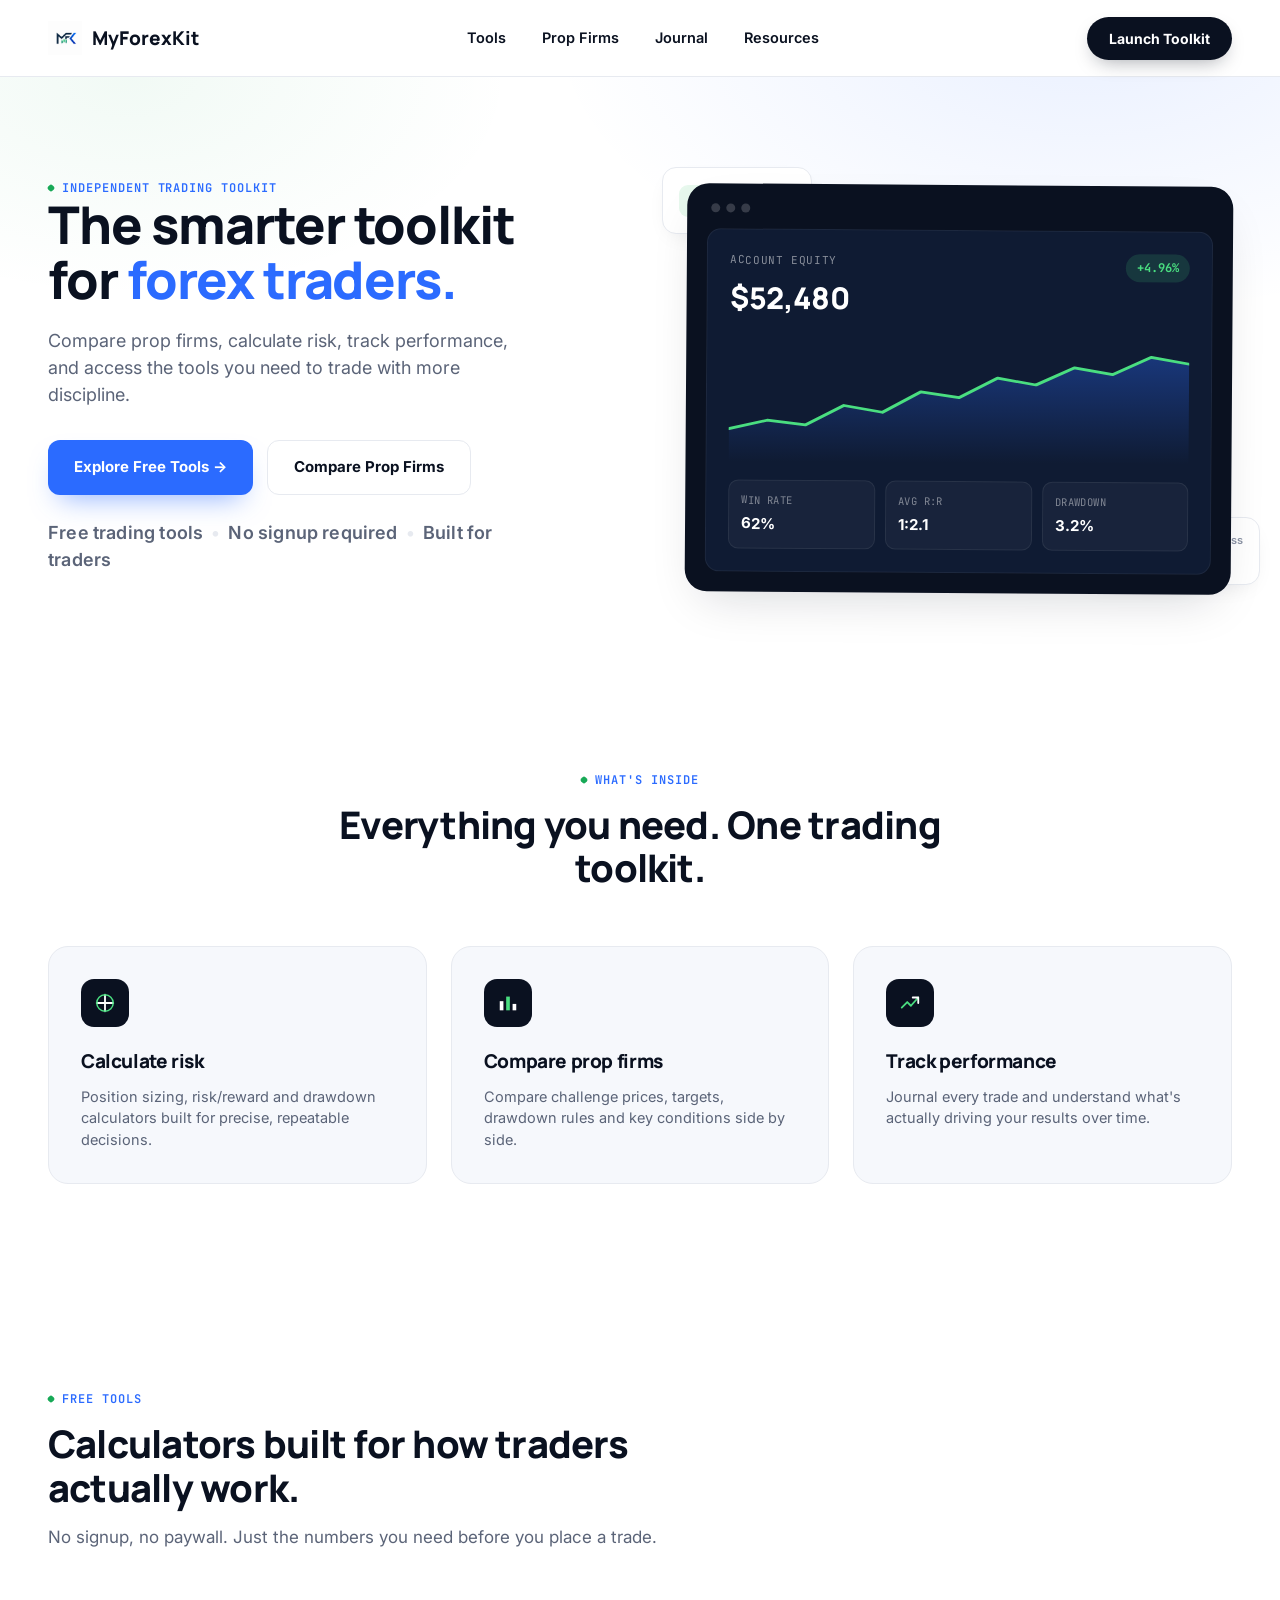
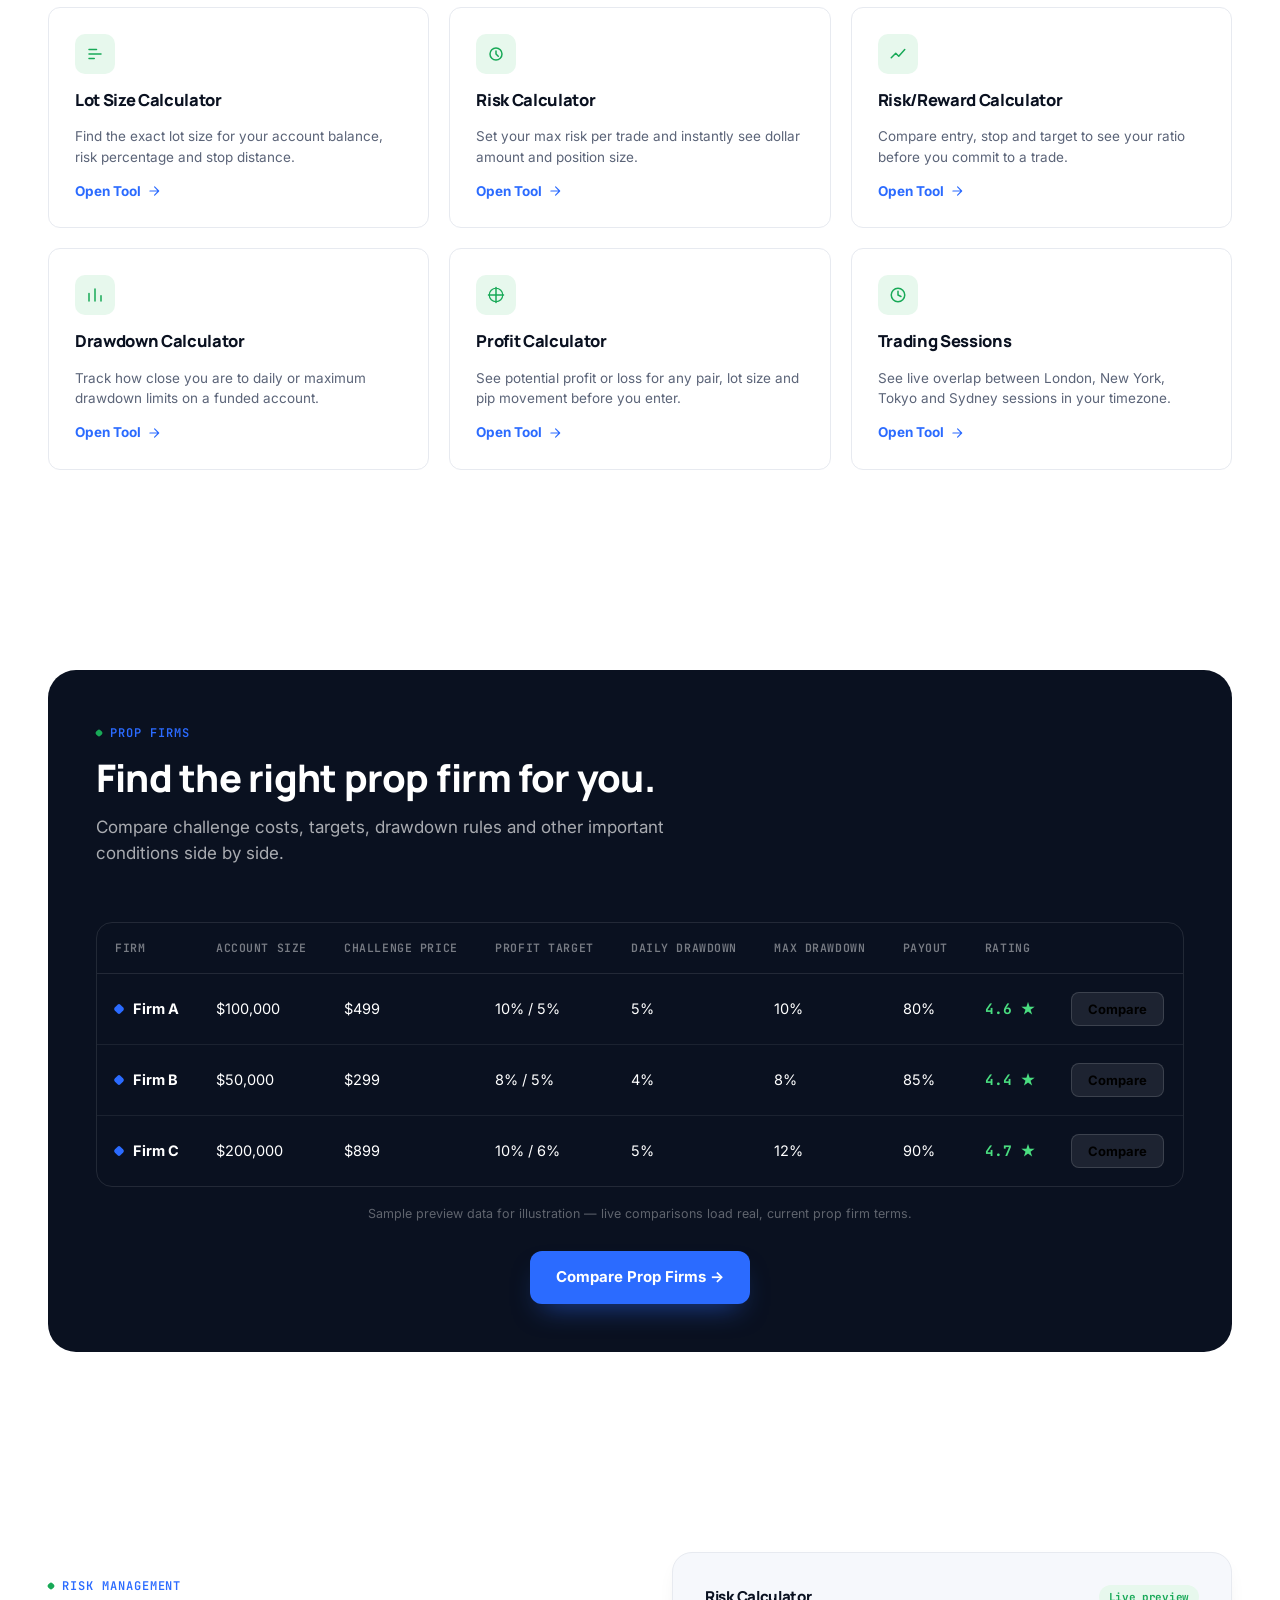
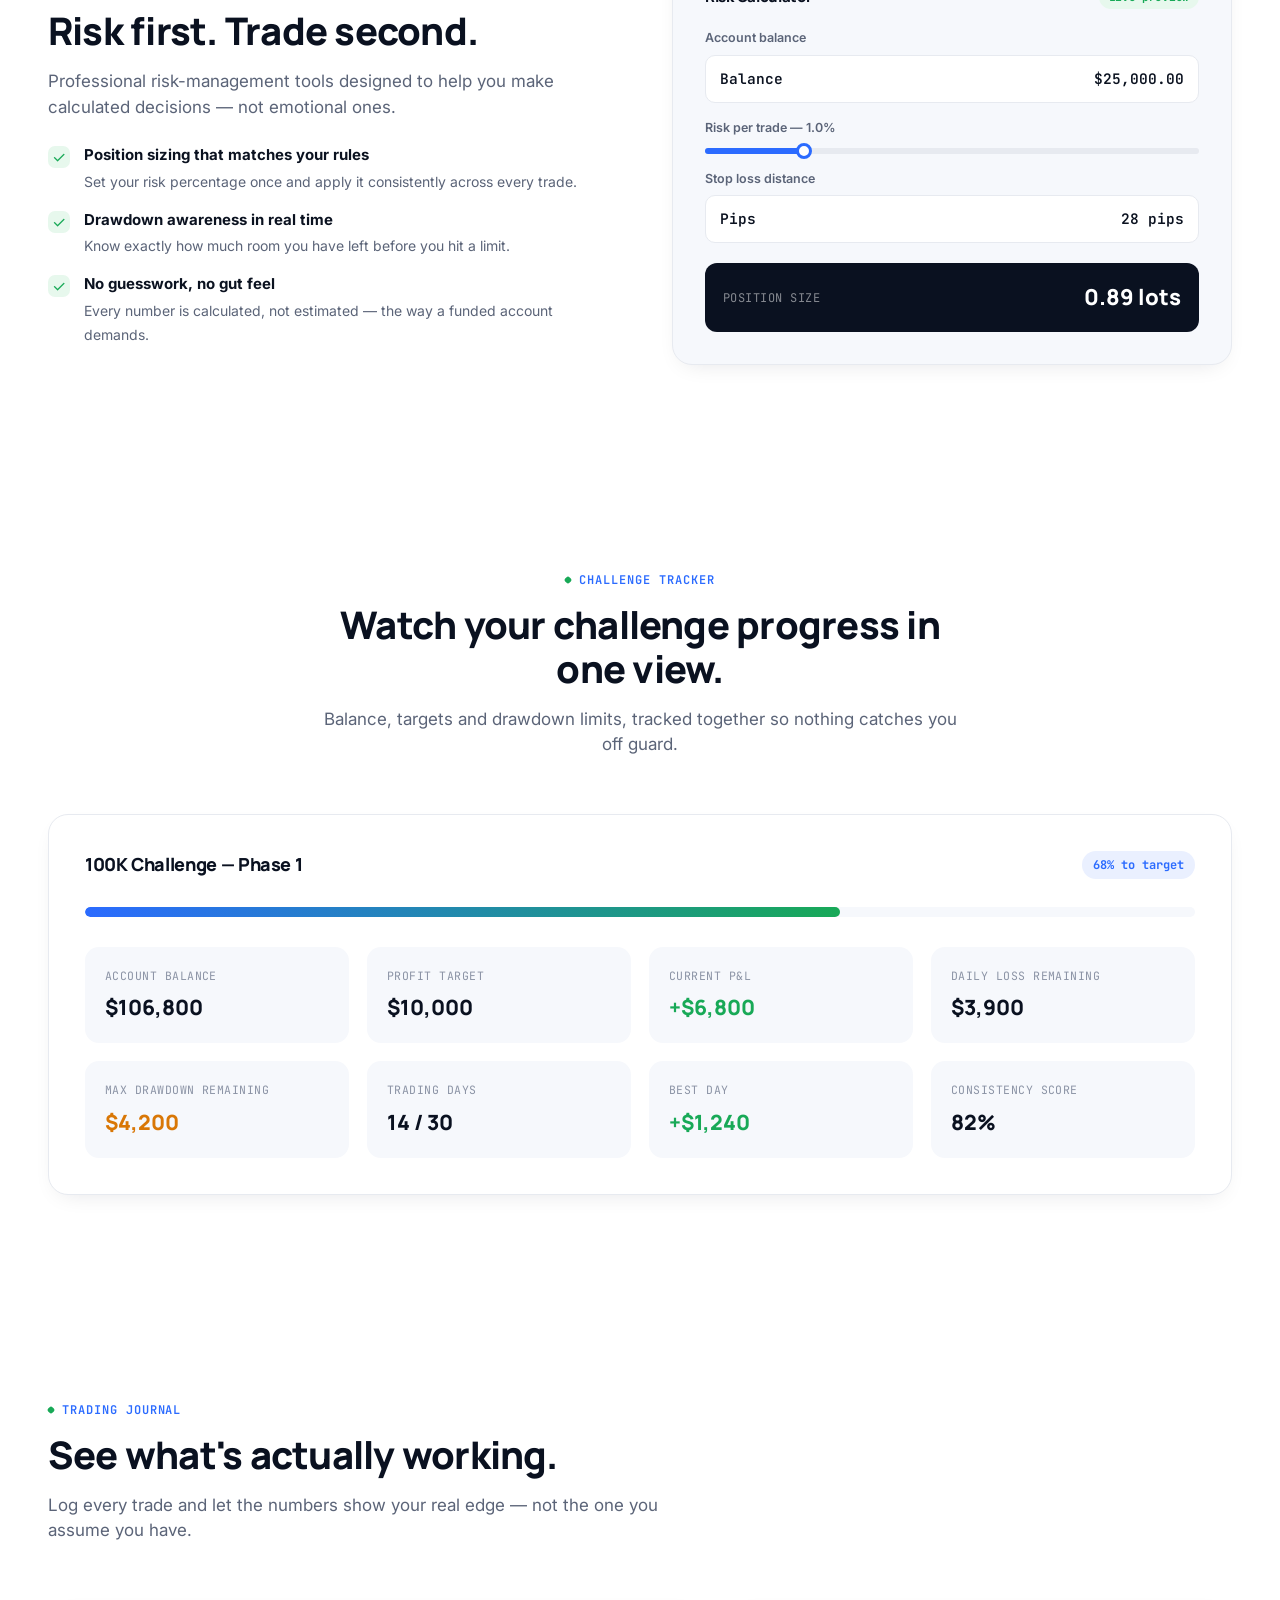
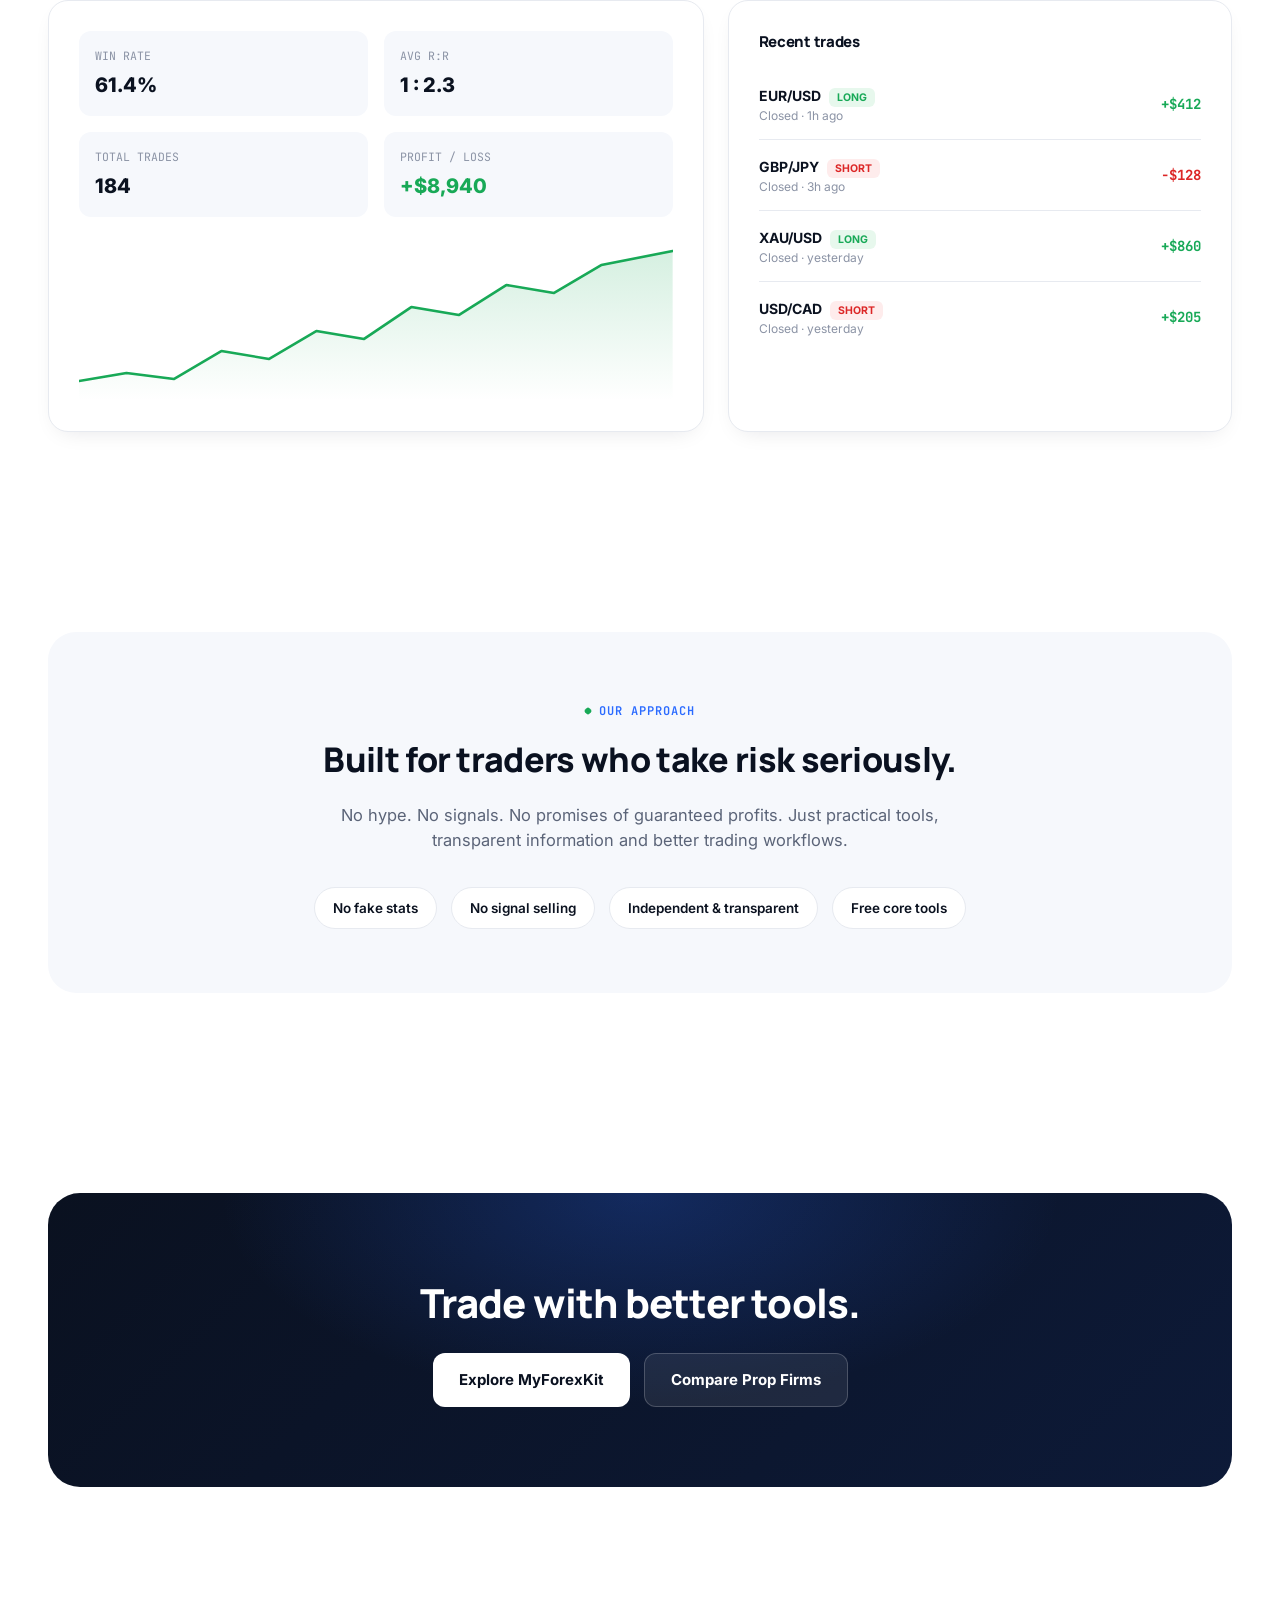
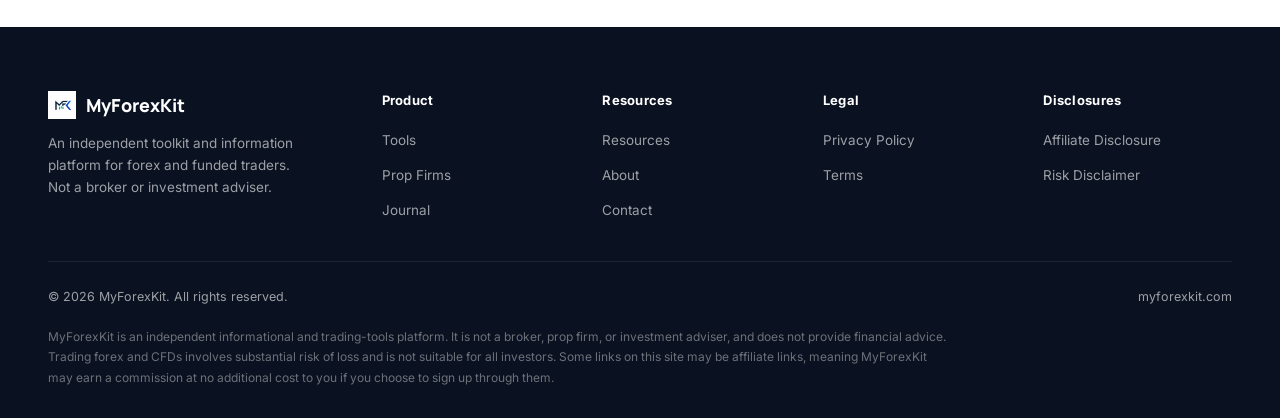
==== index.html @ 347a4026 "Rename myforexkit.html to index.html" ====
<!DOCTYPE html>
<html lang="en">
<head>
<meta charset="UTF-8">
<meta name="viewport" content="width=device-width, initial-scale=1.0">
<title>MyForexKit — The Smarter Toolkit for Forex Traders</title>
<meta name="description" content="Free trading calculators, prop firm comparisons, challenge tracking and a trading journal. Independent tools for funded and forex traders.">
<link rel="preconnect" href="https://fonts.googleapis.com">
<link href="https://fonts.googleapis.com/css2?family=Manrope:wght@400;500;600;700;800&family=Inter:wght@400;500;600;700&family=JetBrains+Mono:wght@400;500;600&display=swap" rel="stylesheet">
<style>
:root{
  --navy:#0A1120;
  --navy-2:#0F1B33;
  --ink:#0B1220;
  --white:#FFFFFF;
  --blue:#2B6BFF;
  --blue-2:#1546C4;
  --green:#18A957;
  --green-soft:#E7F8ED;
  --slate:#5B6478;
  --slate-light:#8B93A5;
  --line:#E7EAF0;
  --panel:#F6F8FC;
  --radius:20px;
  --radius-sm:12px;
  --shadow:0 20px 50px -18px rgba(10,17,32,0.18);
  --shadow-sm:0 8px 24px -12px rgba(10,17,32,0.14);
  --display: 'Manrope', 'Inter', sans-serif;
  --body: 'Inter', sans-serif;
  --mono: 'JetBrains Mono', monospace;
}
*{box-sizing:border-box; margin:0; padding:0;}
html{scroll-behavior:smooth;}
body{
  font-family:var(--body);
  color:var(--ink);
  background:var(--white);
  -webkit-font-smoothing:antialiased;
  line-height:1.5;
}
img{max-width:100%; display:block;}
a{color:inherit; text-decoration:none;}
button{font-family:inherit; cursor:pointer; border:none; background:none;}
.container{max-width:1240px; margin:0 auto; padding:0 28px;}
h1,h2,h3,h4{font-family:var(--display); font-weight:800; letter-spacing:-0.02em; color:var(--navy);}
.eyebrow{
  font-family:var(--mono); font-size:12px; letter-spacing:0.08em; text-transform:uppercase;
  color:var(--blue); font-weight:600; display:inline-flex; align-items:center; gap:8px;
}
.eyebrow::before{content:''; width:6px; height:6px; border-radius:2px; background:var(--green); display:inline-block; transform:rotate(45deg);}
:focus-visible{outline:2.5px solid var(--blue); outline-offset:3px; border-radius:6px;}
@media (prefers-reduced-motion: reduce){ *{animation-duration:0.01ms !important; transition-duration:0.01ms !important;} }

/* NAV */
header{
  position:sticky; top:0; z-index:100; background:rgba(255,255,255,0.82);
  backdrop-filter:blur(14px); -webkit-backdrop-filter:blur(14px);
  border-bottom:1px solid var(--line);
}
.nav{display:flex; align-items:center; justify-content:space-between; height:76px;}
.brand{display:flex; align-items:center; gap:10px; font-family:var(--display); font-weight:800; font-size:19px; color:var(--navy);}
.brand img{height:34px; width:auto;}
.nav-links{display:flex; align-items:center; gap:36px; list-style:none;}
.nav-links a{font-size:14.5px; font-weight:600; color:var(--navy); position:relative; padding:6px 0;}
.nav-links a::after{content:''; position:absolute; left:0; bottom:0; width:0; height:2px; background:var(--blue); transition:width .25s ease;}
.nav-links a:hover::after{width:100%;}
.nav-cta{
  background:var(--navy); color:#fff; padding:11px 22px; border-radius:999px; font-weight:700; font-size:14px;
  box-shadow:0 8px 20px -8px rgba(10,17,32,0.4); transition:transform .2s ease, background .2s ease;
}
.nav-cta:hover{background:var(--blue-2); transform:translateY(-1px);}
.burger{display:none; width:22px; height:16px; position:relative;}
.burger span{position:absolute; left:0; width:100%; height:2px; background:var(--navy); border-radius:2px; transition:all .25s ease;}
.burger span:nth-child(1){top:0;} .burger span:nth-child(2){top:7px;} .burger span:nth-child(3){top:14px;}
.mobile-menu{display:none; flex-direction:column; gap:2px; padding:8px 0 20px; border-top:1px solid var(--line);}
.mobile-menu a{padding:14px 4px; font-weight:600; border-bottom:1px solid var(--line); font-size:15px;}
.mobile-menu .nav-cta{margin-top:14px; text-align:center;}
body.menu-open .mobile-menu{display:flex;}
body.menu-open .burger span:nth-child(1){transform:translateY(7px) rotate(45deg);}
body.menu-open .burger span:nth-child(2){opacity:0;}
body.menu-open .burger span:nth-child(3){transform:translateY(-7px) rotate(-45deg);}

@media (max-width:900px){
  .nav-links, .nav .nav-cta{display:none;}
  .burger{display:block;}
}

/* HERO */
.hero{
  position:relative; overflow:hidden; padding:96px 0 60px;
  background:
    radial-gradient(900px 500px at 85% -10%, rgba(43,107,255,0.10), transparent 60%),
    radial-gradient(700px 400px at 10% 0%, rgba(24,169,87,0.06), transparent 55%);
}
.hero-grid{display:grid; grid-template-columns:1.05fr 1fr; gap:64px; align-items:center;}
.hero-copy h1{font-size:52px; line-height:1.06; margin-bottom:20px;}
.hero-copy h1 .accent{color:var(--blue);}
.hero-copy p{font-size:18px; color:var(--slate); max-width:480px; margin-bottom:32px;}
.hero-ctas{display:flex; gap:14px; flex-wrap:wrap; margin-bottom:24px;}
.btn{padding:15px 26px; border-radius:12px; font-weight:700; font-size:15px; display:inline-flex; align-items:center; gap:8px; transition:all .2s ease;}
.btn-primary{background:var(--blue); color:#fff; box-shadow:0 14px 28px -12px rgba(43,107,255,0.55);}
.btn-primary:hover{background:var(--blue-2); transform:translateY(-2px);}
.btn-secondary{background:#fff; color:var(--navy); border:1.5px solid var(--line);}
.btn-secondary:hover{border-color:var(--navy); transform:translateY(-2px);}
.trust-line{font-size:13px; color:var(--slate-light); font-weight:600; letter-spacing:0.01em;}
.trust-line .dot{color:var(--line); margin:0 8px;}

/* Hero mockup */
.hero-visual{position:relative;}
.mockup{
  background:var(--navy); border-radius:22px; padding:20px; box-shadow:var(--shadow);
  position:relative; transform:rotate(0.4deg);
}
.mockup-bar{display:flex; gap:6px; margin-bottom:16px; padding:0 4px;}
.mockup-bar span{width:9px; height:9px; border-radius:50%; background:rgba(255,255,255,0.18);}
.mockup-inner{background:var(--navy-2); border-radius:14px; padding:22px; border:1px solid rgba(255,255,255,0.06);}
.mockup-top{display:flex; justify-content:space-between; align-items:flex-start; margin-bottom:22px;}
.mockup-label{font-size:11px; color:rgba(255,255,255,0.5); font-family:var(--mono); text-transform:uppercase; letter-spacing:0.06em; margin-bottom:6px;}
.mockup-value{font-size:30px; font-weight:800; color:#fff; font-family:var(--display);}
.mockup-value.pos{color:#4ADE80;}
.badge-pill{background:rgba(74,222,128,0.14); color:#4ADE80; font-size:12px; font-weight:700; padding:5px 11px; border-radius:999px; font-family:var(--mono);}
.mockup-chart{height:120px; position:relative; margin-bottom:18px;}
.mockup-chart svg{width:100%; height:100%;}
.mockup-stats{display:grid; grid-template-columns:repeat(3,1fr); gap:10px;}
.mockup-stat{background:rgba(255,255,255,0.04); border:1px solid rgba(255,255,255,0.07); border-radius:10px; padding:12px;}
.mockup-stat .l{font-size:10.5px; color:rgba(255,255,255,0.45); margin-bottom:5px; font-family:var(--mono); text-transform:uppercase; letter-spacing:0.04em;}
.mockup-stat .v{font-size:15px; font-weight:700; color:#fff;}
.float-card{
  position:absolute; background:#fff; border-radius:14px; padding:14px 16px; box-shadow:var(--shadow-sm);
  border:1px solid var(--line); display:flex; align-items:center; gap:10px; animation:float 5s ease-in-out infinite;
}
.float-card.c1{top:-18px; left:-24px; animation-delay:0s;}
.float-card.c2{bottom:8px; right:-28px; animation-delay:1.2s;}
.float-icon{width:32px; height:32px; border-radius:9px; background:var(--green-soft); display:flex; align-items:center; justify-content:center; color:var(--green); font-weight:800; font-size:14px;}
.float-card .t{font-size:11px; color:var(--slate-light); font-weight:600;}
.float-card .n{font-size:14px; font-weight:800; color:var(--navy);}
@keyframes float{0%,100%{transform:translateY(0);}50%{transform:translateY(-8px);}}
@media (max-width:900px){.float-card{display:none;}}

/* SECTIONS generic */
section{padding:100px 0;}
.section-head{max-width:640px; margin-bottom:56px;}
.section-head.center{margin-left:auto; margin-right:auto; text-align:center;}
.section-head h2{font-size:38px; margin-top:14px; line-height:1.15;}
.section-head p{color:var(--slate); font-size:17px; margin-top:16px;}
.divider{height:1px; background:var(--line); border:none;}

/* Feature cards */
.features-grid{display:grid; grid-template-columns:repeat(3,1fr); gap:24px;}
.feature-card{
  background:var(--panel); border:1px solid var(--line); border-radius:var(--radius); padding:32px;
  transition:transform .25s ease, box-shadow .25s ease, border-color .25s ease;
}
.feature-card:hover{transform:translateY(-6px); box-shadow:var(--shadow-sm); border-color:transparent; background:#fff;}
.feature-icon{width:48px; height:48px; border-radius:13px; background:var(--navy); display:flex; align-items:center; justify-content:center; margin-bottom:20px;}
.feature-card h3{font-size:19px; margin-bottom:10px;}
.feature-card p{color:var(--slate); font-size:14.5px;}

/* Tools grid */
.tools-grid{display:grid; grid-template-columns:repeat(3,1fr); gap:20px;}
.tool-card{
  background:#fff; border:1px solid var(--line); border-radius:var(--radius-sm); padding:26px;
  display:flex; flex-direction:column; gap:14px; transition:box-shadow .2s ease, transform .2s ease;
}
.tool-card:hover{box-shadow:var(--shadow-sm); transform:translateY(-4px);}
.tool-icon{width:40px; height:40px; border-radius:10px; background:var(--green-soft); color:var(--green); display:flex; align-items:center; justify-content:center;}
.tool-card h4{font-size:16.5px;}
.tool-card p{color:var(--slate); font-size:13.5px; flex:1;}
.tool-open{font-size:13.5px; font-weight:700; color:var(--blue); display:inline-flex; align-items:center; gap:6px;}
.tool-open svg{transition:transform .2s ease;}
.tool-card:hover .tool-open svg{transform:translateX(3px);}

/* Prop firm compare */
.propfirm-wrap{background:var(--navy); border-radius:28px; padding:48px; color:#fff;}
.propfirm-wrap .section-head h2, .propfirm-wrap .section-head p{color:#fff;}
.propfirm-wrap .section-head p{color:rgba(255,255,255,0.65);}
.table-scroll{overflow-x:auto; border-radius:16px; border:1px solid rgba(255,255,255,0.1);}
table.compare{width:100%; border-collapse:collapse; min-width:820px;}
table.compare th{
  text-align:left; font-size:11.5px; text-transform:uppercase; letter-spacing:0.05em; color:rgba(255,255,255,0.45);
  font-family:var(--mono); font-weight:600; padding:16px 18px; border-bottom:1px solid rgba(255,255,255,0.1); white-space:nowrap;
}
table.compare td{padding:18px; border-bottom:1px solid rgba(255,255,255,0.07); font-size:14.5px; white-space:nowrap;}
table.compare tr:last-child td{border-bottom:none;}
.firm-name{font-weight:700; display:flex; align-items:center; gap:10px;}
.firm-dot{width:8px; height:8px; border-radius:2px; background:var(--blue); transform:rotate(45deg);}
.rating{color:#4ADE80; font-weight:700; font-family:var(--mono);}
.row-btn{background:rgba(255,255,255,0.08); padding:8px 16px; border-radius:8px; font-size:13px; font-weight:700; border:1px solid rgba(255,255,255,0.14);}
.row-btn:hover{background:rgba(255,255,255,0.14);}
.compare-cta{margin-top:28px; text-align:center;}
.data-note{margin-top:18px; font-size:12.5px; color:rgba(255,255,255,0.35); text-align:center;}

/* Risk section */
.risk-section{display:grid; grid-template-columns:1fr 1fr; gap:64px; align-items:center;}
.risk-copy .section-head{margin-bottom:24px;}
.risk-list{display:flex; flex-direction:column; gap:16px; margin-top:12px;}
.risk-item{display:flex; gap:14px; align-items:flex-start;}
.risk-check{width:22px; height:22px; border-radius:7px; background:var(--green-soft); color:var(--green); flex-shrink:0; display:flex; align-items:center; justify-content:center; margin-top:2px;}
.risk-item strong{font-size:15px; display:block; margin-bottom:2px;}
.risk-item span{font-size:14px; color:var(--slate);}

.calc-panel{background:var(--panel); border:1px solid var(--line); border-radius:var(--radius); padding:32px; box-shadow:var(--shadow-sm);}
.calc-panel h4{font-size:15px; margin-bottom:20px; display:flex; justify-content:space-between; align-items:center;}
.calc-tag{font-size:11px; background:var(--green-soft); color:var(--green); padding:4px 10px; border-radius:999px; font-family:var(--mono); font-weight:700;}
.calc-row{margin-bottom:16px;}
.calc-row label{font-size:12.5px; color:var(--slate); font-weight:600; margin-bottom:7px; display:block;}
.calc-field{background:#fff; border:1.5px solid var(--line); border-radius:10px; padding:12px 14px; display:flex; justify-content:space-between; font-family:var(--mono); font-size:14.5px; font-weight:600;}
.calc-slider{height:6px; background:var(--line); border-radius:99px; position:relative; margin-top:10px;}
.calc-slider .fill{position:absolute; left:0; top:0; height:100%; background:var(--blue); border-radius:99px;}
.calc-slider .handle{position:absolute; top:50%; width:16px; height:16px; background:#fff; border:3px solid var(--blue); border-radius:50%; transform:translate(-50%,-50%);}
.calc-result{background:var(--navy); border-radius:12px; padding:18px; margin-top:20px; display:flex; justify-content:space-between; align-items:center;}
.calc-result .l{font-size:12px; color:rgba(255,255,255,0.5); font-family:var(--mono); text-transform:uppercase; letter-spacing:0.04em;}
.calc-result .v{font-size:22px; font-weight:800; color:#fff; font-family:var(--display);}

/* Challenge tracker */
.tracker-card{background:#fff; border:1px solid var(--line); border-radius:var(--radius); box-shadow:var(--shadow-sm); padding:36px;}
.tracker-top{display:flex; justify-content:space-between; align-items:center; margin-bottom:28px; flex-wrap:wrap; gap:16px;}
.tracker-top h4{font-size:18px;}
.progress-bar{height:10px; background:var(--panel); border-radius:99px; overflow:hidden; margin:10px 0 30px;}
.progress-bar .fill{height:100%; background:linear-gradient(90deg,var(--blue),var(--green)); border-radius:99px;}
.tracker-grid{display:grid; grid-template-columns:repeat(4,1fr); gap:18px;}
.tracker-stat{background:var(--panel); border-radius:14px; padding:20px;}
.tracker-stat .l{font-size:11.5px; color:var(--slate-light); font-family:var(--mono); text-transform:uppercase; letter-spacing:0.04em; margin-bottom:8px;}
.tracker-stat .v{font-size:21px; font-weight:800; font-family:var(--display); color:var(--navy);}
.tracker-stat .v.pos{color:var(--green);}
.tracker-stat .v.warn{color:#D97706;}

/* Journal */
.journal-grid{display:grid; grid-template-columns:1.3fr 1fr; gap:24px;}
.journal-card{background:#fff; border:1px solid var(--line); border-radius:var(--radius); padding:30px; box-shadow:var(--shadow-sm);}
.journal-stats{display:grid; grid-template-columns:repeat(2,1fr); gap:16px; margin-bottom:24px;}
.jstat{padding:16px; background:var(--panel); border-radius:12px;}
.jstat .l{font-size:11.5px; color:var(--slate-light); font-family:var(--mono); text-transform:uppercase;}
.jstat .v{font-size:20px; font-weight:800; margin-top:6px;}
.equity-chart{height:160px;}
.trades-list{display:flex; flex-direction:column; gap:0;}
.trade-row{display:flex; justify-content:space-between; align-items:center; padding:14px 0; border-bottom:1px solid var(--line);}
.trade-row:last-child{border-bottom:none;}
.trade-pair{font-weight:700; font-size:14px;}
.trade-meta{font-size:12px; color:var(--slate-light);}
.trade-pl{font-family:var(--mono); font-weight:700; font-size:14px;}
.trade-pl.pos{color:var(--green);} .trade-pl.neg{color:#DC2626;}
.side-tag{font-size:10.5px; font-weight:700; padding:3px 8px; border-radius:6px; margin-left:8px;}
.side-tag.long{background:var(--green-soft); color:var(--green);}
.side-tag.short{background:#FEECEC; color:#DC2626;}

/* Trust */
.trust-section{background:var(--panel); border-radius:28px; padding:64px; text-align:center;}
.trust-section h2{font-size:34px; margin-top:14px;}
.trust-section p{color:var(--slate); font-size:16.5px; max-width:600px; margin:18px auto 0;}
.trust-badges{display:flex; justify-content:center; gap:14px; margin-top:34px; flex-wrap:wrap;}
.trust-badge{background:#fff; border:1px solid var(--line); padding:10px 18px; border-radius:999px; font-size:13.5px; font-weight:600; display:flex; align-items:center; gap:8px;}

/* Final CTA */
.final-cta{
  background:linear-gradient(135deg,var(--navy) 0%, #0D1A38 100%); border-radius:32px; padding:80px 40px; text-align:center; position:relative; overflow:hidden;
}
.final-cta::before{content:''; position:absolute; inset:0; background:radial-gradient(600px 300px at 50% 0%, rgba(43,107,255,0.25), transparent 70%);}
.final-cta > *{position:relative;}
.final-cta h2{color:#fff; font-size:40px; margin-bottom:20px;}
.final-cta-btns{display:flex; justify-content:center; gap:14px; flex-wrap:wrap; margin-top:8px;}
.btn-white{background:#fff; color:var(--navy);}
.btn-white:hover{background:var(--panel); transform:translateY(-2px);}
.btn-ghost{background:rgba(255,255,255,0.08); color:#fff; border:1.5px solid rgba(255,255,255,0.2);}
.btn-ghost:hover{background:rgba(255,255,255,0.14); transform:translateY(-2px);}

/* Footer */
footer{background:var(--navy); color:rgba(255,255,255,0.6); padding:64px 0 30px; margin-top:40px;}
.footer-grid{display:grid; grid-template-columns:1.6fr repeat(4,1fr); gap:32px; padding-bottom:40px; border-bottom:1px solid rgba(255,255,255,0.08);}
.footer-brand{display:flex; align-items:center; gap:10px; font-family:var(--display); font-weight:800; color:#fff; font-size:18px; margin-bottom:14px;}
.footer-brand img{height:28px;}
.footer-grid p{font-size:13.5px; max-width:260px; line-height:1.6;}
.footer-col h5{color:#fff; font-size:13px; margin-bottom:16px; letter-spacing:0.02em;}
.footer-col ul{list-style:none; display:flex; flex-direction:column; gap:11px;}
.footer-col a{font-size:13.5px; color:rgba(255,255,255,0.6);}
.footer-col a:hover{color:#fff;}
.footer-bottom{display:flex; justify-content:space-between; align-items:center; padding-top:26px; flex-wrap:wrap; gap:14px;}
.footer-bottom p{font-size:12.5px;}
.footer-disclaimer{font-size:12px; color:rgba(255,255,255,0.4); max-width:900px; line-height:1.7; margin-top:20px;}

/* Reveal animation */
.reveal{opacity:0; transform:translateY(18px); transition:opacity .6s ease, transform .6s ease;}
.reveal.in{opacity:1; transform:translateY(0);}

/* Responsive */
@media (max-width:1000px){
  .hero-grid, .risk-section, .journal-grid{grid-template-columns:1fr; gap:40px;}
  .features-grid, .tools-grid{grid-template-columns:repeat(2,1fr);}
  .tracker-grid{grid-template-columns:repeat(2,1fr);}
  .footer-grid{grid-template-columns:repeat(3,1fr);}
}
@media (max-width:640px){
  .hero-copy h1{font-size:36px;}
  section{padding:64px 0;}
  .features-grid, .tools-grid, .footer-grid{grid-template-columns:1fr;}
  .tracker-grid{grid-template-columns:repeat(2,1fr);}
  .propfirm-wrap, .trust-section{padding:32px 20px; border-radius:20px;}
  .final-cta{padding:56px 24px;}
  .section-head h2{font-size:28px;}
}
</style>
</head>
<body>

<header>
  <div class="container nav">
    <a href="#" class="brand"><img src="[data-uri]" alt="MyForexKit logo"> MyForexKit</a>
    <nav class="nav-links">
      <a href="#tools">Tools</a>
      <a href="#propfirms">Prop Firms</a>
      <a href="#journal">Journal</a>
      <a href="#resources">Resources</a>
    </nav>
    <a href="#tools" class="nav-cta">Launch Toolkit</a>
    <button class="burger" aria-label="Menu" onclick="document.body.classList.toggle('menu-open')">
      <span></span><span></span><span></span>
    </button>
  </div>
  <div class="mobile-menu container">
    <a href="#tools">Tools</a>
    <a href="#propfirms">Prop Firms</a>
    <a href="#journal">Journal</a>
    <a href="#resources">Resources</a>
    <a href="#tools" class="nav-cta">Launch Toolkit</a>
  </div>
</header>

<section class="hero">
  <div class="container hero-grid">
    <div class="hero-copy">
      <span class="eyebrow">Independent trading toolkit</span>
      <h1>The smarter toolkit<br>for <span class="accent">forex traders.</span></h1>
      <p>Compare prop firms, calculate risk, track performance, and access the tools you need to trade with more discipline.</p>
      <div class="hero-ctas">
        <a href="#tools" class="btn btn-primary">Explore Free Tools →</a>
        <a href="#propfirms" class="btn btn-secondary">Compare Prop Firms</a>
      </div>
      <p class="trust-line">Free trading tools<span class="dot">•</span>No signup required<span class="dot">•</span>Built for traders</p>
    </div>
    <div class="hero-visual">
      <div class="float-card c1">
        <div class="float-icon">R</div>
        <div><div class="t">Risk per trade</div><div class="n">0.75%</div></div>
      </div>
      <div class="float-card c2">
        <div class="float-icon">✓</div>
        <div><div class="t">Challenge progress</div><div class="n">68%</div></div>
      </div>
      <div class="mockup">
        <div class="mockup-bar"><span></span><span></span><span></span></div>
        <div class="mockup-inner">
          <div class="mockup-top">
            <div>
              <div class="mockup-label">Account equity</div>
              <div class="mockup-value">$52,480</div>
            </div>
            <span class="badge-pill">+4.96%</span>
          </div>
          <div class="mockup-chart">
            <svg viewBox="0 0 300 110" preserveAspectRatio="none">
              <defs>
                <linearGradient id="g1" x1="0" y1="0" x2="0" y2="1">
                  <stop offset="0%" stop-color="#2B6BFF" stop-opacity="0.35"/>
                  <stop offset="100%" stop-color="#2B6BFF" stop-opacity="0"/>
                </linearGradient>
              </defs>
              <path d="M0,80 L25,72 L50,76 L75,58 L100,64 L125,45 L150,50 L175,32 L200,38 L225,22 L250,28 L275,12 L300,18 L300,110 L0,110 Z" fill="url(#g1)"/>
              <path d="M0,80 L25,72 L50,76 L75,58 L100,64 L125,45 L150,50 L175,32 L200,38 L225,22 L250,28 L275,12 L300,18" fill="none" stroke="#4ADE80" stroke-width="2.5" stroke-linecap="round" stroke-linejoin="round"/>
            </svg>
          </div>
          <div class="mockup-stats">
            <div class="mockup-stat"><div class="l">Win rate</div><div class="v">62%</div></div>
            <div class="mockup-stat"><div class="l">Avg R:R</div><div class="v">1:2.1</div></div>
            <div class="mockup-stat"><div class="l">Drawdown</div><div class="v">3.2%</div></div>
          </div>
        </div>
      </div>
    </div>
  </div>
</section>

<section class="reveal">
  <div class="container">
    <div class="section-head center">
      <span class="eyebrow">What's inside</span>
      <h2>Everything you need. One trading toolkit.</h2>
    </div>
    <div class="features-grid">
      <div class="feature-card">
        <div class="feature-icon">
          <svg width="22" height="22" viewBox="0 0 24 24" fill="none"><path d="M12 3v18M3 12h18" stroke="#fff" stroke-width="2" stroke-linecap="round"/><circle cx="12" cy="12" r="9" stroke="#4ADE80" stroke-width="1.6"/></svg>
        </div>
        <h3>Calculate risk</h3>
        <p>Position sizing, risk/reward and drawdown calculators built for precise, repeatable decisions.</p>
      </div>
      <div class="feature-card">
        <div class="feature-icon">
          <svg width="22" height="22" viewBox="0 0 24 24" fill="none"><rect x="3" y="10" width="4" height="10" fill="#fff"/><rect x="10" y="5" width="4" height="15" fill="#4ADE80"/><rect x="17" y="13" width="4" height="7" fill="#fff"/></svg>
        </div>
        <h3>Compare prop firms</h3>
        <p>Compare challenge prices, targets, drawdown rules and key conditions side by side.</p>
      </div>
      <div class="feature-card">
        <div class="feature-icon">
          <svg width="22" height="22" viewBox="0 0 24 24" fill="none"><path d="M3 17l6-6 4 4 8-9" stroke="#4ADE80" stroke-width="2" stroke-linecap="round" stroke-linejoin="round"/><path d="M15 6h6v6" stroke="#fff" stroke-width="2" stroke-linecap="round" stroke-linejoin="round"/></svg>
        </div>
        <h3>Track performance</h3>
        <p>Journal every trade and understand what's actually driving your results over time.</p>
      </div>
    </div>
  </div>
</section>

<section id="tools" class="reveal">
  <div class="container">
    <div class="section-head">
      <span class="eyebrow">Free tools</span>
      <h2>Calculators built for how traders actually work.</h2>
      <p>No signup, no paywall. Just the numbers you need before you place a trade.</p>
    </div>
    <div class="tools-grid">
      <div class="tool-card">
        <div class="tool-icon"><svg width="18" height="18" viewBox="0 0 24 24" fill="none"><path d="M4 12h16M4 6h10M4 18h7" stroke="currentColor" stroke-width="2" stroke-linecap="round"/></svg></div>
        <h4>Lot Size Calculator</h4>
        <p>Find the exact lot size for your account balance, risk percentage and stop distance.</p>
        <a href="#" class="tool-open">Open Tool <svg width="14" height="14" viewBox="0 0 24 24" fill="none"><path d="M5 12h14M13 5l7 7-7 7" stroke="currentColor" stroke-width="2" stroke-linecap="round" stroke-linejoin="round"/></svg></a>
      </div>
      <div class="tool-card">
        <div class="tool-icon"><svg width="18" height="18" viewBox="0 0 24 24" fill="none"><circle cx="12" cy="12" r="8" stroke="currentColor" stroke-width="2"/><path d="M12 8v4l3 3" stroke="currentColor" stroke-width="2" stroke-linecap="round"/></svg></div>
        <h4>Risk Calculator</h4>
        <p>Set your max risk per trade and instantly see dollar amount and position size.</p>
        <a href="#" class="tool-open">Open Tool <svg width="14" height="14" viewBox="0 0 24 24" fill="none"><path d="M5 12h14M13 5l7 7-7 7" stroke="currentColor" stroke-width="2" stroke-linecap="round" stroke-linejoin="round"/></svg></a>
      </div>
      <div class="tool-card">
        <div class="tool-icon"><svg width="18" height="18" viewBox="0 0 24 24" fill="none"><path d="M3 17l6-6 4 4 8-9" stroke="currentColor" stroke-width="2" stroke-linecap="round" stroke-linejoin="round"/></svg></div>
        <h4>Risk/Reward Calculator</h4>
        <p>Compare entry, stop and target to see your ratio before you commit to a trade.</p>
        <a href="#" class="tool-open">Open Tool <svg width="14" height="14" viewBox="0 0 24 24" fill="none"><path d="M5 12h14M13 5l7 7-7 7" stroke="currentColor" stroke-width="2" stroke-linecap="round" stroke-linejoin="round"/></svg></a>
      </div>
      <div class="tool-card">
        <div class="tool-icon"><svg width="18" height="18" viewBox="0 0 24 24" fill="none"><path d="M4 20V10M12 20V4M20 20v-7" stroke="currentColor" stroke-width="2" stroke-linecap="round"/></svg></div>
        <h4>Drawdown Calculator</h4>
        <p>Track how close you are to daily or maximum drawdown limits on a funded account.</p>
        <a href="#" class="tool-open">Open Tool <svg width="14" height="14" viewBox="0 0 24 24" fill="none"><path d="M5 12h14M13 5l7 7-7 7" stroke="currentColor" stroke-width="2" stroke-linecap="round" stroke-linejoin="round"/></svg></a>
      </div>
      <div class="tool-card">
        <div class="tool-icon"><svg width="18" height="18" viewBox="0 0 24 24" fill="none"><path d="M12 2v20M2 12h20" stroke="currentColor" stroke-width="2" stroke-linecap="round"/><circle cx="12" cy="12" r="9" stroke="currentColor" stroke-width="1.6"/></svg></div>
        <h4>Profit Calculator</h4>
        <p>See potential profit or loss for any pair, lot size and pip movement before you enter.</p>
        <a href="#" class="tool-open">Open Tool <svg width="14" height="14" viewBox="0 0 24 24" fill="none"><path d="M5 12h14M13 5l7 7-7 7" stroke="currentColor" stroke-width="2" stroke-linecap="round" stroke-linejoin="round"/></svg></a>
      </div>
      <div class="tool-card">
        <div class="tool-icon"><svg width="18" height="18" viewBox="0 0 24 24" fill="none"><circle cx="12" cy="12" r="9" stroke="currentColor" stroke-width="2"/><path d="M12 7v5l4 2" stroke="currentColor" stroke-width="2" stroke-linecap="round"/></svg></div>
        <h4>Trading Sessions</h4>
        <p>See live overlap between London, New York, Tokyo and Sydney sessions in your timezone.</p>
        <a href="#" class="tool-open">Open Tool <svg width="14" height="14" viewBox="0 0 24 24" fill="none"><path d="M5 12h14M13 5l7 7-7 7" stroke="currentColor" stroke-width="2" stroke-linecap="round" stroke-linejoin="round"/></svg></a>
      </div>
    </div>
  </div>
</section>

<section id="propfirms" class="reveal">
  <div class="container">
    <div class="propfirm-wrap">
      <div class="section-head">
        <span class="eyebrow">Prop firms</span>
        <h2>Find the right prop firm for you.</h2>
        <p>Compare challenge costs, targets, drawdown rules and other important conditions side by side.</p>
      </div>
      <div class="table-scroll">
        <table class="compare">
          <thead>
            <tr>
              <th>Firm</th><th>Account Size</th><th>Challenge Price</th><th>Profit Target</th>
              <th>Daily Drawdown</th><th>Max Drawdown</th><th>Payout</th><th>Rating</th><th></th>
            </tr>
          </thead>
          <tbody>
            <tr>
              <td><div class="firm-name"><span class="firm-dot"></span>Firm A</div></td>
              <td>$100,000</td><td>$499</td><td>10% / 5%</td><td>5%</td><td>10%</td><td>80%</td>
              <td><span class="rating">4.6 ★</span></td><td><button class="row-btn">Compare</button></td>
            </tr>
            <tr>
              <td><div class="firm-name"><span class="firm-dot"></span>Firm B</div></td>
              <td>$50,000</td><td>$299</td><td>8% / 5%</td><td>4%</td><td>8%</td><td>85%</td>
              <td><span class="rating">4.4 ★</span></td><td><button class="row-btn">Compare</button></td>
            </tr>
            <tr>
              <td><div class="firm-name"><span class="firm-dot"></span>Firm C</div></td>
              <td>$200,000</td><td>$899</td><td>10% / 6%</td><td>5%</td><td>12%</td><td>90%</td>
              <td><span class="rating">4.7 ★</span></td><td><button class="row-btn">Compare</button></td>
            </tr>
          </tbody>
        </table>
      </div>
      <p class="data-note">Sample preview data for illustration — live comparisons load real, current prop firm terms.</p>
      <div class="compare-cta"><a href="#" class="btn btn-primary">Compare Prop Firms →</a></div>
    </div>
  </div>
</section>

<section class="reveal">
  <div class="container risk-section">
    <div class="risk-copy">
      <div class="section-head">
        <span class="eyebrow">Risk management</span>
        <h2>Risk first. Trade second.</h2>
        <p>Professional risk-management tools designed to help you make calculated decisions — not emotional ones.</p>
      </div>
      <div class="risk-list">
        <div class="risk-item">
          <div class="risk-check">✓</div>
          <div><strong>Position sizing that matches your rules</strong><span>Set your risk percentage once and apply it consistently across every trade.</span></div>
        </div>
        <div class="risk-item">
          <div class="risk-check">✓</div>
          <div><strong>Drawdown awareness in real time</strong><span>Know exactly how much room you have left before you hit a limit.</span></div>
        </div>
        <div class="risk-item">
          <div class="risk-check">✓</div>
          <div><strong>No guesswork, no gut feel</strong><span>Every number is calculated, not estimated — the way a funded account demands.</span></div>
        </div>
      </div>
    </div>
    <div class="calc-panel">
      <h4>Risk Calculator <span class="calc-tag">Live preview</span></h4>
      <div class="calc-row">
        <label>Account balance</label>
        <div class="calc-field"><span>Balance</span><span>$25,000.00</span></div>
      </div>
      <div class="calc-row">
        <label>Risk per trade — 1.0%</label>
        <div class="calc-slider"><div class="fill" style="width:20%"></div><div class="handle" style="left:20%"></div></div>
      </div>
      <div class="calc-row">
        <label>Stop loss distance</label>
        <div class="calc-field"><span>Pips</span><span>28 pips</span></div>
      </div>
      <div class="calc-result">
        <span class="l">Position size</span>
        <span class="v">0.89 lots</span>
      </div>
    </div>
  </div>
</section>

<section class="reveal">
  <div class="container">
    <div class="section-head center">
      <span class="eyebrow">Challenge tracker</span>
      <h2>Watch your challenge progress in one view.</h2>
      <p>Balance, targets and drawdown limits, tracked together so nothing catches you off guard.</p>
    </div>
    <div class="tracker-card">
      <div class="tracker-top">
        <h4>100K Challenge — Phase 1</h4>
        <span class="badge-pill" style="color:#2B6BFF; background:#EAF0FF;">68% to target</span>
      </div>
      <div class="progress-bar"><div class="fill" style="width:68%"></div></div>
      <div class="tracker-grid">
        <div class="tracker-stat"><div class="l">Account balance</div><div class="v">$106,800</div></div>
        <div class="tracker-stat"><div class="l">Profit target</div><div class="v">$10,000</div></div>
        <div class="tracker-stat"><div class="l">Current P&L</div><div class="v pos">+$6,800</div></div>
        <div class="tracker-stat"><div class="l">Daily loss remaining</div><div class="v">$3,900</div></div>
        <div class="tracker-stat"><div class="l">Max drawdown remaining</div><div class="v warn">$4,200</div></div>
        <div class="tracker-stat"><div class="l">Trading days</div><div class="v">14 / 30</div></div>
        <div class="tracker-stat"><div class="l">Best day</div><div class="v pos">+$1,240</div></div>
        <div class="tracker-stat"><div class="l">Consistency score</div><div class="v">82%</div></div>
      </div>
    </div>
  </div>
</section>

<section id="journal" class="reveal">
  <div class="container">
    <div class="section-head">
      <span class="eyebrow">Trading journal</span>
      <h2>See what's actually working.</h2>
      <p>Log every trade and let the numbers show your real edge — not the one you assume you have.</p>
    </div>
    <div class="journal-grid">
      <div class="journal-card">
        <div class="journal-stats">
          <div class="jstat"><div class="l">Win rate</div><div class="v">61.4%</div></div>
          <div class="jstat"><div class="l">Avg R:R</div><div class="v">1 : 2.3</div></div>
          <div class="jstat"><div class="l">Total trades</div><div class="v">184</div></div>
          <div class="jstat"><div class="l">Profit / Loss</div><div class="v" style="color:var(--green)">+$8,940</div></div>
        </div>
        <div class="equity-chart">
          <svg viewBox="0 0 500 160" width="100%" height="100%" preserveAspectRatio="none">
            <defs>
              <linearGradient id="g2" x1="0" y1="0" x2="0" y2="1">
                <stop offset="0%" stop-color="#18A957" stop-opacity="0.18"/>
                <stop offset="100%" stop-color="#18A957" stop-opacity="0"/>
              </linearGradient>
            </defs>
            <path d="M0,140 L40,132 L80,138 L120,110 L160,118 L200,90 L240,98 L280,66 L320,74 L360,44 L400,52 L440,24 L500,10 L500,160 L0,160 Z" fill="url(#g2)"/>
            <path d="M0,140 L40,132 L80,138 L120,110 L160,118 L200,90 L240,98 L280,66 L320,74 L360,44 L400,52 L440,24 L500,10" fill="none" stroke="#18A957" stroke-width="2.5" stroke-linecap="round" stroke-linejoin="round"/>
          </svg>
        </div>
      </div>
      <div class="journal-card">
        <h4 style="font-size:15px; margin-bottom:16px;">Recent trades</h4>
        <div class="trades-list">
          <div class="trade-row">
            <div><span class="trade-pair">EUR/USD</span><span class="side-tag long">LONG</span><div class="trade-meta">Closed · 1h ago</div></div>
            <div class="trade-pl pos">+$412</div>
          </div>
          <div class="trade-row">
            <div><span class="trade-pair">GBP/JPY</span><span class="side-tag short">SHORT</span><div class="trade-meta">Closed · 3h ago</div></div>
            <div class="trade-pl neg">-$128</div>
          </div>
          <div class="trade-row">
            <div><span class="trade-pair">XAU/USD</span><span class="side-tag long">LONG</span><div class="trade-meta">Closed · yesterday</div></div>
            <div class="trade-pl pos">+$860</div>
          </div>
          <div class="trade-row">
            <div><span class="trade-pair">USD/CAD</span><span class="side-tag short">SHORT</span><div class="trade-meta">Closed · yesterday</div></div>
            <div class="trade-pl pos">+$205</div>
          </div>
        </div>
      </div>
    </div>
  </div>
</section>

<section id="resources" class="reveal">
  <div class="container">
    <div class="trust-section">
      <span class="eyebrow">Our approach</span>
      <h2>Built for traders who take risk seriously.</h2>
      <p>No hype. No signals. No promises of guaranteed profits. Just practical tools, transparent information and better trading workflows.</p>
      <div class="trust-badges">
        <span class="trust-badge">No fake stats</span>
        <span class="trust-badge">No signal selling</span>
        <span class="trust-badge">Independent &amp; transparent</span>
        <span class="trust-badge">Free core tools</span>
      </div>
    </div>
  </div>
</section>

<section class="reveal">
  <div class="container">
    <div class="final-cta">
      <h2>Trade with better tools.</h2>
      <div class="final-cta-btns">
        <a href="#tools" class="btn btn-white">Explore MyForexKit</a>
        <a href="#propfirms" class="btn btn-ghost">Compare Prop Firms</a>
      </div>
    </div>
  </div>
</section>

<footer>
  <div class="container">
    <div class="footer-grid">
      <div>
        <div class="footer-brand"><img src="[data-uri]" alt="MyForexKit logo"> MyForexKit</div>
        <p>An independent toolkit and information platform for forex and funded traders. Not a broker or investment adviser.</p>
      </div>
      <div class="footer-col">
        <h5>Product</h5>
        <ul><li><a href="#tools">Tools</a></li><li><a href="#propfirms">Prop Firms</a></li><li><a href="#journal">Journal</a></li></ul>
      </div>
      <div class="footer-col">
        <h5>Resources</h5>
        <ul><li><a href="#">Resources</a></li><li><a href="#">About</a></li><li><a href="#">Contact</a></li></ul>
      </div>
      <div class="footer-col">
        <h5>Legal</h5>
        <ul><li><a href="#">Privacy Policy</a></li><li><a href="#">Terms</a></li></ul>
      </div>
      <div class="footer-col">
        <h5>Disclosures</h5>
        <ul><li><a href="#">Affiliate Disclosure</a></li><li><a href="#">Risk Disclaimer</a></li></ul>
      </div>
    </div>
    <div class="footer-bottom">
      <p>© 2026 MyForexKit. All rights reserved.</p>
      <p>myforexkit.com</p>
    </div>
    <p class="footer-disclaimer">MyForexKit is an independent informational and trading-tools platform. It is not a broker, prop firm, or investment adviser, and does not provide financial advice. Trading forex and CFDs involves substantial risk of loss and is not suitable for all investors. Some links on this site may be affiliate links, meaning MyForexKit may earn a commission at no additional cost to you if you choose to sign up through them.</p>
  </div>
</footer>

<script>
document.querySelectorAll('.mobile-menu a').forEach(a=>a.addEventListener('click',()=>document.body.classList.remove('menu-open')));
const io = new IntersectionObserver((entries)=>{
  entries.forEach(e=>{ if(e.isIntersecting){ e.target.classList.add('in'); io.unobserve(e.target);} });
},{threshold:0.12});
document.querySelectorAll('.reveal').forEach(el=>io.observe(el));
</script>
</body>
</html>
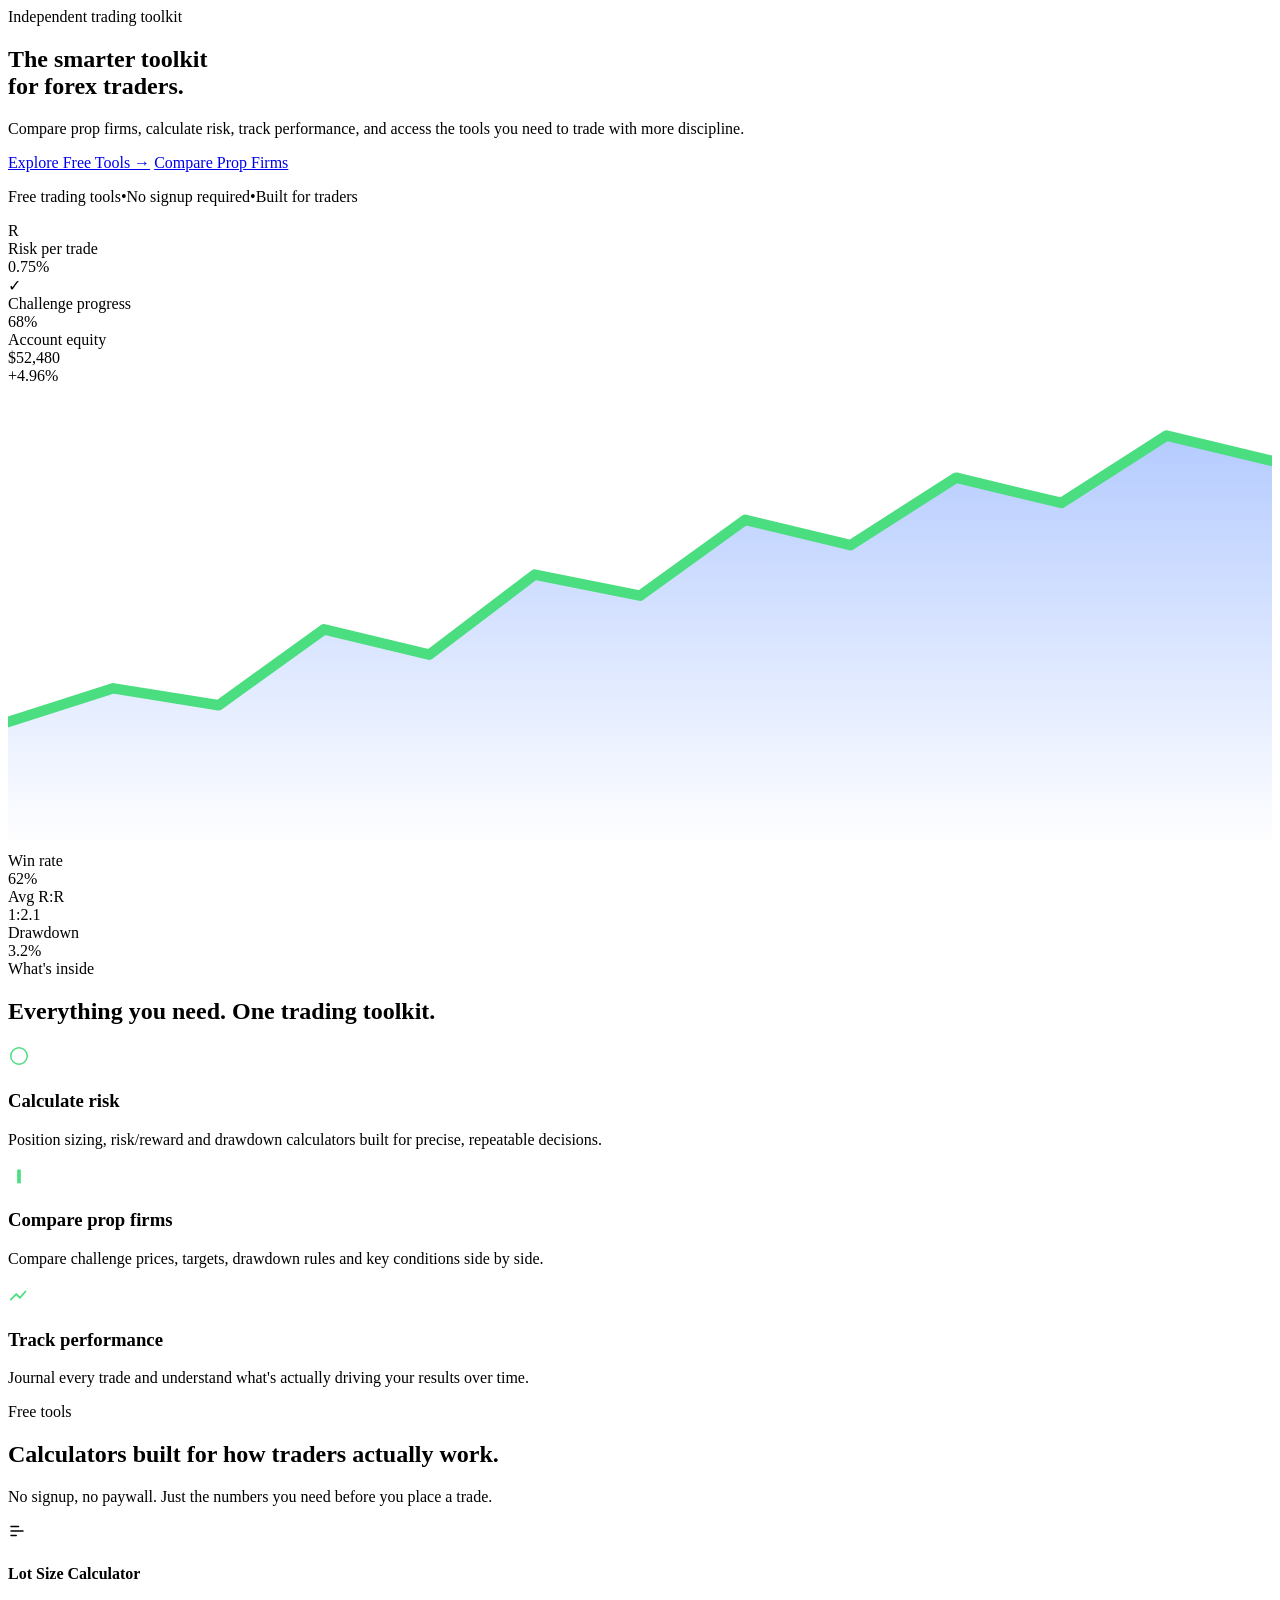
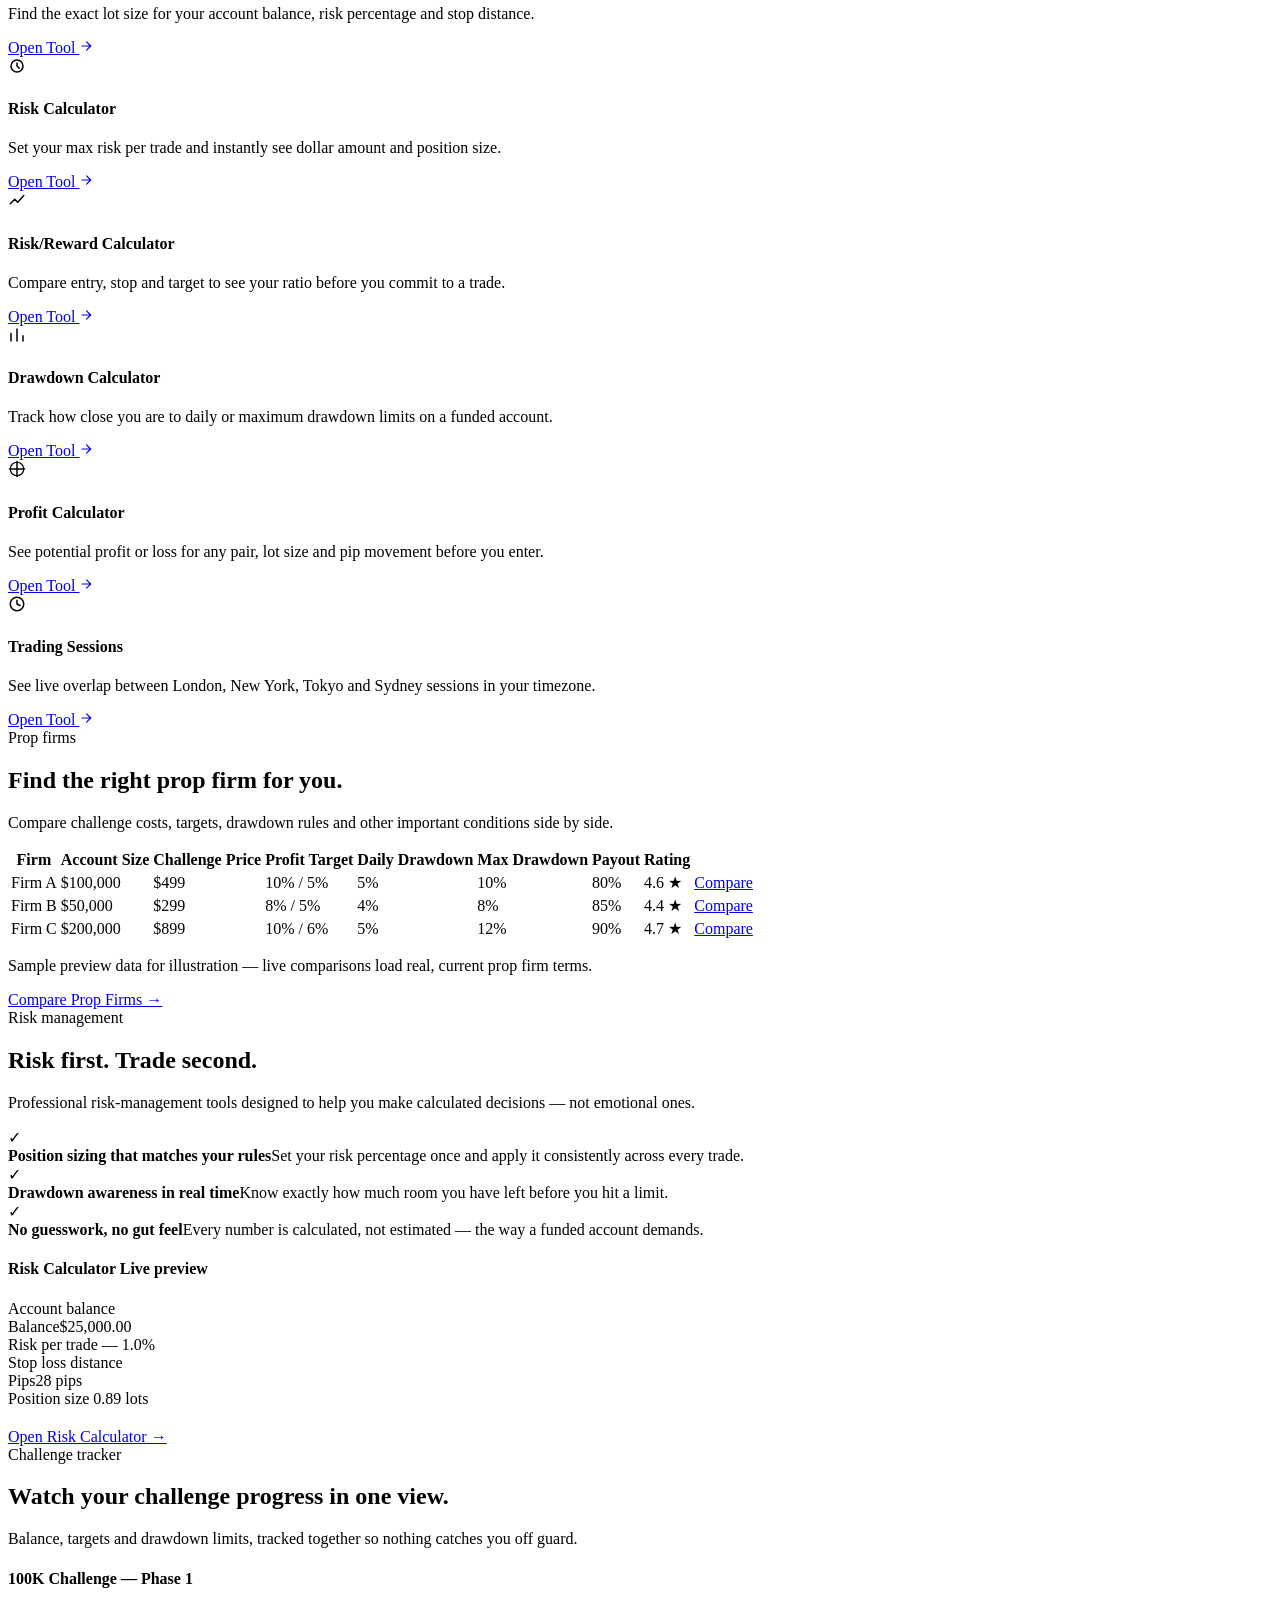
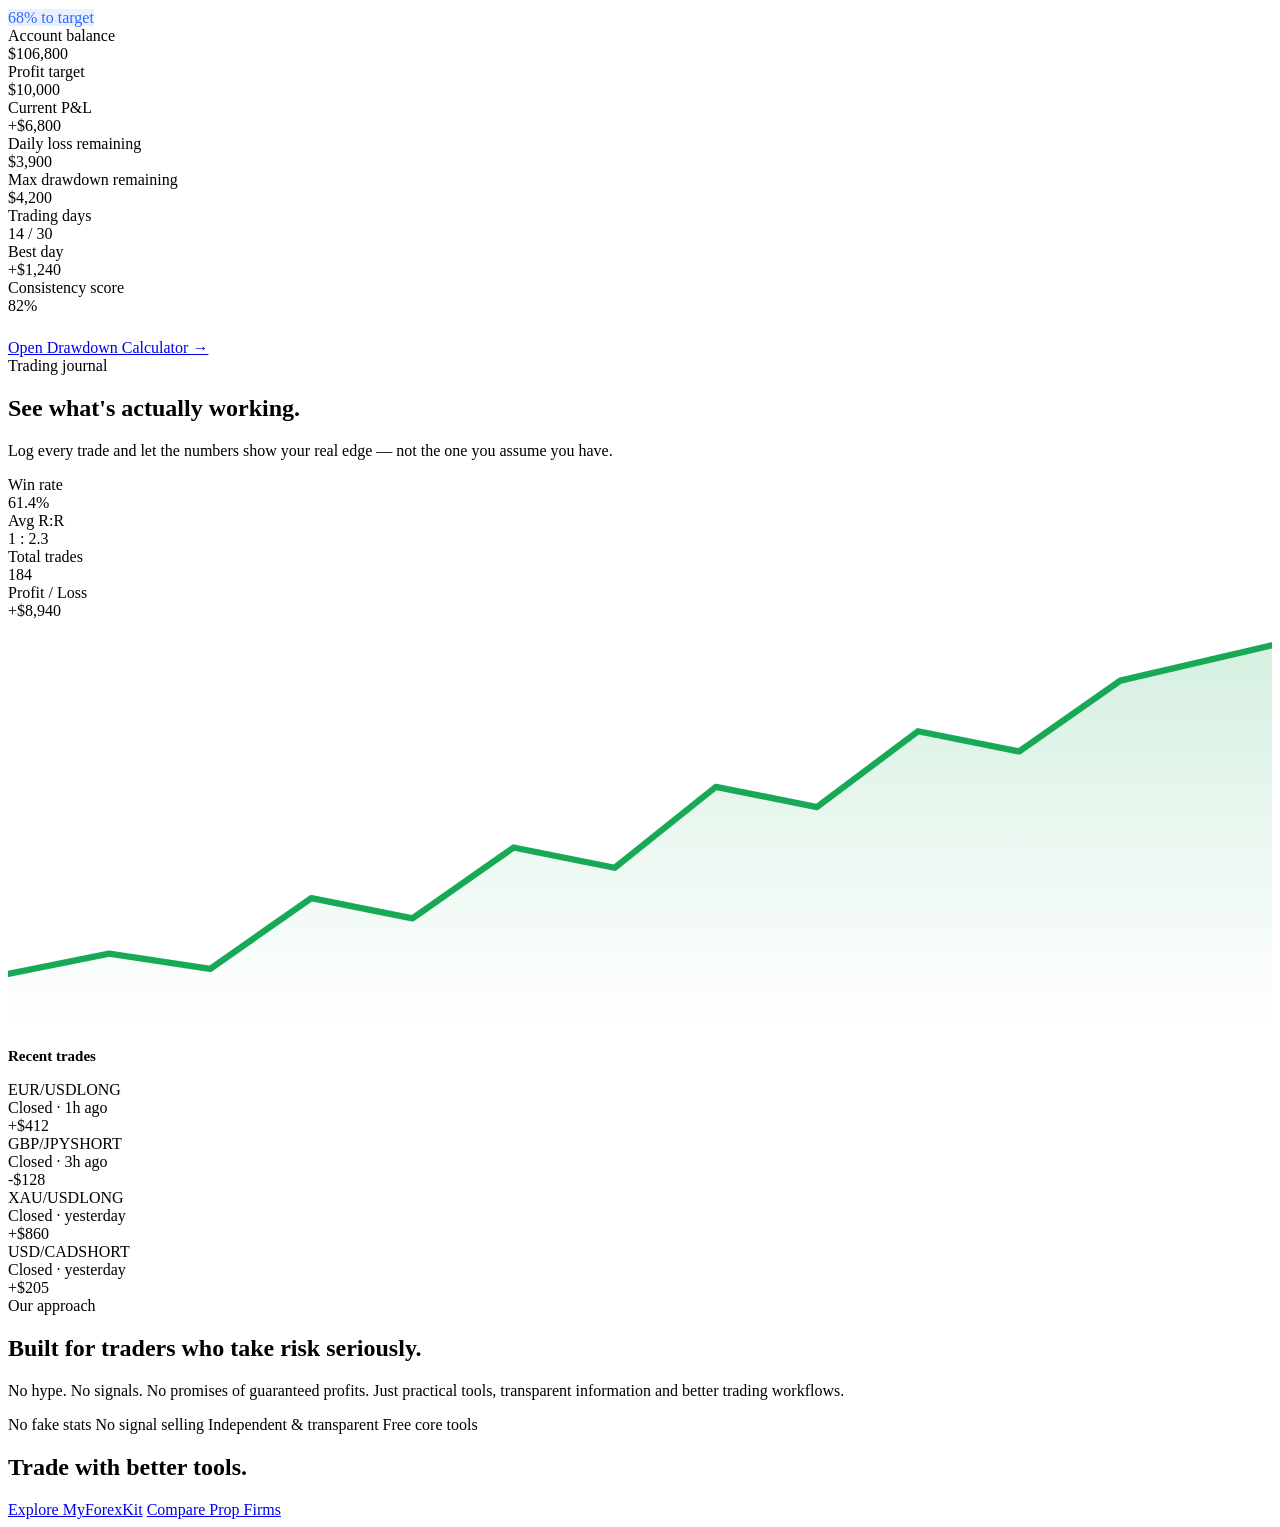
==== commit a1088b03: "Add files via upload" ====
--- a/index.html
+++ b/index.html
@@ -7,323 +7,11 @@
 <meta name="description" content="Free trading calculators, prop firm comparisons, challenge tracking and a trading journal. Independent tools for funded and forex traders.">
 <link rel="preconnect" href="https://fonts.googleapis.com">
 <link href="https://fonts.googleapis.com/css2?family=Manrope:wght@400;500;600;700;800&family=Inter:wght@400;500;600;700&family=JetBrains+Mono:wght@400;500;600&display=swap" rel="stylesheet">
-<style>
-:root{
-  --navy:#0A1120;
-  --navy-2:#0F1B33;
-  --ink:#0B1220;
-  --white:#FFFFFF;
-  --blue:#2B6BFF;
-  --blue-2:#1546C4;
-  --green:#18A957;
-  --green-soft:#E7F8ED;
-  --slate:#5B6478;
-  --slate-light:#8B93A5;
-  --line:#E7EAF0;
-  --panel:#F6F8FC;
-  --radius:20px;
-  --radius-sm:12px;
-  --shadow:0 20px 50px -18px rgba(10,17,32,0.18);
-  --shadow-sm:0 8px 24px -12px rgba(10,17,32,0.14);
-  --display: 'Manrope', 'Inter', sans-serif;
-  --body: 'Inter', sans-serif;
-  --mono: 'JetBrains Mono', monospace;
-}
-*{box-sizing:border-box; margin:0; padding:0;}
-html{scroll-behavior:smooth;}
-body{
-  font-family:var(--body);
-  color:var(--ink);
-  background:var(--white);
-  -webkit-font-smoothing:antialiased;
-  line-height:1.5;
-}
-img{max-width:100%; display:block;}
-a{color:inherit; text-decoration:none;}
-button{font-family:inherit; cursor:pointer; border:none; background:none;}
-.container{max-width:1240px; margin:0 auto; padding:0 28px;}
-h1,h2,h3,h4{font-family:var(--display); font-weight:800; letter-spacing:-0.02em; color:var(--navy);}
-.eyebrow{
-  font-family:var(--mono); font-size:12px; letter-spacing:0.08em; text-transform:uppercase;
-  color:var(--blue); font-weight:600; display:inline-flex; align-items:center; gap:8px;
-}
-.eyebrow::before{content:''; width:6px; height:6px; border-radius:2px; background:var(--green); display:inline-block; transform:rotate(45deg);}
-:focus-visible{outline:2.5px solid var(--blue); outline-offset:3px; border-radius:6px;}
-@media (prefers-reduced-motion: reduce){ *{animation-duration:0.01ms !important; transition-duration:0.01ms !important;} }
-
-/* NAV */
-header{
-  position:sticky; top:0; z-index:100; background:rgba(255,255,255,0.82);
-  backdrop-filter:blur(14px); -webkit-backdrop-filter:blur(14px);
-  border-bottom:1px solid var(--line);
-}
-.nav{display:flex; align-items:center; justify-content:space-between; height:76px;}
-.brand{display:flex; align-items:center; gap:10px; font-family:var(--display); font-weight:800; font-size:19px; color:var(--navy);}
-.brand img{height:34px; width:auto;}
-.nav-links{display:flex; align-items:center; gap:36px; list-style:none;}
-.nav-links a{font-size:14.5px; font-weight:600; color:var(--navy); position:relative; padding:6px 0;}
-.nav-links a::after{content:''; position:absolute; left:0; bottom:0; width:0; height:2px; background:var(--blue); transition:width .25s ease;}
-.nav-links a:hover::after{width:100%;}
-.nav-cta{
-  background:var(--navy); color:#fff; padding:11px 22px; border-radius:999px; font-weight:700; font-size:14px;
-  box-shadow:0 8px 20px -8px rgba(10,17,32,0.4); transition:transform .2s ease, background .2s ease;
-}
-.nav-cta:hover{background:var(--blue-2); transform:translateY(-1px);}
-.burger{display:none; width:22px; height:16px; position:relative;}
-.burger span{position:absolute; left:0; width:100%; height:2px; background:var(--navy); border-radius:2px; transition:all .25s ease;}
-.burger span:nth-child(1){top:0;} .burger span:nth-child(2){top:7px;} .burger span:nth-child(3){top:14px;}
-.mobile-menu{display:none; flex-direction:column; gap:2px; padding:8px 0 20px; border-top:1px solid var(--line);}
-.mobile-menu a{padding:14px 4px; font-weight:600; border-bottom:1px solid var(--line); font-size:15px;}
-.mobile-menu .nav-cta{margin-top:14px; text-align:center;}
-body.menu-open .mobile-menu{display:flex;}
-body.menu-open .burger span:nth-child(1){transform:translateY(7px) rotate(45deg);}
-body.menu-open .burger span:nth-child(2){opacity:0;}
-body.menu-open .burger span:nth-child(3){transform:translateY(-7px) rotate(-45deg);}
-
-@media (max-width:900px){
-  .nav-links, .nav .nav-cta{display:none;}
-  .burger{display:block;}
-}
-
-/* HERO */
-.hero{
-  position:relative; overflow:hidden; padding:96px 0 60px;
-  background:
-    radial-gradient(900px 500px at 85% -10%, rgba(43,107,255,0.10), transparent 60%),
-    radial-gradient(700px 400px at 10% 0%, rgba(24,169,87,0.06), transparent 55%);
-}
-.hero-grid{display:grid; grid-template-columns:1.05fr 1fr; gap:64px; align-items:center;}
-.hero-copy h1{font-size:52px; line-height:1.06; margin-bottom:20px;}
-.hero-copy h1 .accent{color:var(--blue);}
-.hero-copy p{font-size:18px; color:var(--slate); max-width:480px; margin-bottom:32px;}
-.hero-ctas{display:flex; gap:14px; flex-wrap:wrap; margin-bottom:24px;}
-.btn{padding:15px 26px; border-radius:12px; font-weight:700; font-size:15px; display:inline-flex; align-items:center; gap:8px; transition:all .2s ease;}
-.btn-primary{background:var(--blue); color:#fff; box-shadow:0 14px 28px -12px rgba(43,107,255,0.55);}
-.btn-primary:hover{background:var(--blue-2); transform:translateY(-2px);}
-.btn-secondary{background:#fff; color:var(--navy); border:1.5px solid var(--line);}
-.btn-secondary:hover{border-color:var(--navy); transform:translateY(-2px);}
-.trust-line{font-size:13px; color:var(--slate-light); font-weight:600; letter-spacing:0.01em;}
-.trust-line .dot{color:var(--line); margin:0 8px;}
-
-/* Hero mockup */
-.hero-visual{position:relative;}
-.mockup{
-  background:var(--navy); border-radius:22px; padding:20px; box-shadow:var(--shadow);
-  position:relative; transform:rotate(0.4deg);
-}
-.mockup-bar{display:flex; gap:6px; margin-bottom:16px; padding:0 4px;}
-.mockup-bar span{width:9px; height:9px; border-radius:50%; background:rgba(255,255,255,0.18);}
-.mockup-inner{background:var(--navy-2); border-radius:14px; padding:22px; border:1px solid rgba(255,255,255,0.06);}
-.mockup-top{display:flex; justify-content:space-between; align-items:flex-start; margin-bottom:22px;}
-.mockup-label{font-size:11px; color:rgba(255,255,255,0.5); font-family:var(--mono); text-transform:uppercase; letter-spacing:0.06em; margin-bottom:6px;}
-.mockup-value{font-size:30px; font-weight:800; color:#fff; font-family:var(--display);}
-.mockup-value.pos{color:#4ADE80;}
-.badge-pill{background:rgba(74,222,128,0.14); color:#4ADE80; font-size:12px; font-weight:700; padding:5px 11px; border-radius:999px; font-family:var(--mono);}
-.mockup-chart{height:120px; position:relative; margin-bottom:18px;}
-.mockup-chart svg{width:100%; height:100%;}
-.mockup-stats{display:grid; grid-template-columns:repeat(3,1fr); gap:10px;}
-.mockup-stat{background:rgba(255,255,255,0.04); border:1px solid rgba(255,255,255,0.07); border-radius:10px; padding:12px;}
-.mockup-stat .l{font-size:10.5px; color:rgba(255,255,255,0.45); margin-bottom:5px; font-family:var(--mono); text-transform:uppercase; letter-spacing:0.04em;}
-.mockup-stat .v{font-size:15px; font-weight:700; color:#fff;}
-.float-card{
-  position:absolute; background:#fff; border-radius:14px; padding:14px 16px; box-shadow:var(--shadow-sm);
-  border:1px solid var(--line); display:flex; align-items:center; gap:10px; animation:float 5s ease-in-out infinite;
-}
-.float-card.c1{top:-18px; left:-24px; animation-delay:0s;}
-.float-card.c2{bottom:8px; right:-28px; animation-delay:1.2s;}
-.float-icon{width:32px; height:32px; border-radius:9px; background:var(--green-soft); display:flex; align-items:center; justify-content:center; color:var(--green); font-weight:800; font-size:14px;}
-.float-card .t{font-size:11px; color:var(--slate-light); font-weight:600;}
-.float-card .n{font-size:14px; font-weight:800; color:var(--navy);}
-@keyframes float{0%,100%{transform:translateY(0);}50%{transform:translateY(-8px);}}
-@media (max-width:900px){.float-card{display:none;}}
-
-/* SECTIONS generic */
-section{padding:100px 0;}
-.section-head{max-width:640px; margin-bottom:56px;}
-.section-head.center{margin-left:auto; margin-right:auto; text-align:center;}
-.section-head h2{font-size:38px; margin-top:14px; line-height:1.15;}
-.section-head p{color:var(--slate); font-size:17px; margin-top:16px;}
-.divider{height:1px; background:var(--line); border:none;}
-
-/* Feature cards */
-.features-grid{display:grid; grid-template-columns:repeat(3,1fr); gap:24px;}
-.feature-card{
-  background:var(--panel); border:1px solid var(--line); border-radius:var(--radius); padding:32px;
-  transition:transform .25s ease, box-shadow .25s ease, border-color .25s ease;
-}
-.feature-card:hover{transform:translateY(-6px); box-shadow:var(--shadow-sm); border-color:transparent; background:#fff;}
-.feature-icon{width:48px; height:48px; border-radius:13px; background:var(--navy); display:flex; align-items:center; justify-content:center; margin-bottom:20px;}
-.feature-card h3{font-size:19px; margin-bottom:10px;}
-.feature-card p{color:var(--slate); font-size:14.5px;}
-
-/* Tools grid */
-.tools-grid{display:grid; grid-template-columns:repeat(3,1fr); gap:20px;}
-.tool-card{
-  background:#fff; border:1px solid var(--line); border-radius:var(--radius-sm); padding:26px;
-  display:flex; flex-direction:column; gap:14px; transition:box-shadow .2s ease, transform .2s ease;
-}
-.tool-card:hover{box-shadow:var(--shadow-sm); transform:translateY(-4px);}
-.tool-icon{width:40px; height:40px; border-radius:10px; background:var(--green-soft); color:var(--green); display:flex; align-items:center; justify-content:center;}
-.tool-card h4{font-size:16.5px;}
-.tool-card p{color:var(--slate); font-size:13.5px; flex:1;}
-.tool-open{font-size:13.5px; font-weight:700; color:var(--blue); display:inline-flex; align-items:center; gap:6px;}
-.tool-open svg{transition:transform .2s ease;}
-.tool-card:hover .tool-open svg{transform:translateX(3px);}
-
-/* Prop firm compare */
-.propfirm-wrap{background:var(--navy); border-radius:28px; padding:48px; color:#fff;}
-.propfirm-wrap .section-head h2, .propfirm-wrap .section-head p{color:#fff;}
-.propfirm-wrap .section-head p{color:rgba(255,255,255,0.65);}
-.table-scroll{overflow-x:auto; border-radius:16px; border:1px solid rgba(255,255,255,0.1);}
-table.compare{width:100%; border-collapse:collapse; min-width:820px;}
-table.compare th{
-  text-align:left; font-size:11.5px; text-transform:uppercase; letter-spacing:0.05em; color:rgba(255,255,255,0.45);
-  font-family:var(--mono); font-weight:600; padding:16px 18px; border-bottom:1px solid rgba(255,255,255,0.1); white-space:nowrap;
-}
-table.compare td{padding:18px; border-bottom:1px solid rgba(255,255,255,0.07); font-size:14.5px; white-space:nowrap;}
-table.compare tr:last-child td{border-bottom:none;}
-.firm-name{font-weight:700; display:flex; align-items:center; gap:10px;}
-.firm-dot{width:8px; height:8px; border-radius:2px; background:var(--blue); transform:rotate(45deg);}
-.rating{color:#4ADE80; font-weight:700; font-family:var(--mono);}
-.row-btn{background:rgba(255,255,255,0.08); padding:8px 16px; border-radius:8px; font-size:13px; font-weight:700; border:1px solid rgba(255,255,255,0.14);}
-.row-btn:hover{background:rgba(255,255,255,0.14);}
-.compare-cta{margin-top:28px; text-align:center;}
-.data-note{margin-top:18px; font-size:12.5px; color:rgba(255,255,255,0.35); text-align:center;}
-
-/* Risk section */
-.risk-section{display:grid; grid-template-columns:1fr 1fr; gap:64px; align-items:center;}
-.risk-copy .section-head{margin-bottom:24px;}
-.risk-list{display:flex; flex-direction:column; gap:16px; margin-top:12px;}
-.risk-item{display:flex; gap:14px; align-items:flex-start;}
-.risk-check{width:22px; height:22px; border-radius:7px; background:var(--green-soft); color:var(--green); flex-shrink:0; display:flex; align-items:center; justify-content:center; margin-top:2px;}
-.risk-item strong{font-size:15px; display:block; margin-bottom:2px;}
-.risk-item span{font-size:14px; color:var(--slate);}
-
-.calc-panel{background:var(--panel); border:1px solid var(--line); border-radius:var(--radius); padding:32px; box-shadow:var(--shadow-sm);}
-.calc-panel h4{font-size:15px; margin-bottom:20px; display:flex; justify-content:space-between; align-items:center;}
-.calc-tag{font-size:11px; background:var(--green-soft); color:var(--green); padding:4px 10px; border-radius:999px; font-family:var(--mono); font-weight:700;}
-.calc-row{margin-bottom:16px;}
-.calc-row label{font-size:12.5px; color:var(--slate); font-weight:600; margin-bottom:7px; display:block;}
-.calc-field{background:#fff; border:1.5px solid var(--line); border-radius:10px; padding:12px 14px; display:flex; justify-content:space-between; font-family:var(--mono); font-size:14.5px; font-weight:600;}
-.calc-slider{height:6px; background:var(--line); border-radius:99px; position:relative; margin-top:10px;}
-.calc-slider .fill{position:absolute; left:0; top:0; height:100%; background:var(--blue); border-radius:99px;}
-.calc-slider .handle{position:absolute; top:50%; width:16px; height:16px; background:#fff; border:3px solid var(--blue); border-radius:50%; transform:translate(-50%,-50%);}
-.calc-result{background:var(--navy); border-radius:12px; padding:18px; margin-top:20px; display:flex; justify-content:space-between; align-items:center;}
-.calc-result .l{font-size:12px; color:rgba(255,255,255,0.5); font-family:var(--mono); text-transform:uppercase; letter-spacing:0.04em;}
-.calc-result .v{font-size:22px; font-weight:800; color:#fff; font-family:var(--display);}
-
-/* Challenge tracker */
-.tracker-card{background:#fff; border:1px solid var(--line); border-radius:var(--radius); box-shadow:var(--shadow-sm); padding:36px;}
-.tracker-top{display:flex; justify-content:space-between; align-items:center; margin-bottom:28px; flex-wrap:wrap; gap:16px;}
-.tracker-top h4{font-size:18px;}
-.progress-bar{height:10px; background:var(--panel); border-radius:99px; overflow:hidden; margin:10px 0 30px;}
-.progress-bar .fill{height:100%; background:linear-gradient(90deg,var(--blue),var(--green)); border-radius:99px;}
-.tracker-grid{display:grid; grid-template-columns:repeat(4,1fr); gap:18px;}
-.tracker-stat{background:var(--panel); border-radius:14px; padding:20px;}
-.tracker-stat .l{font-size:11.5px; color:var(--slate-light); font-family:var(--mono); text-transform:uppercase; letter-spacing:0.04em; margin-bottom:8px;}
-.tracker-stat .v{font-size:21px; font-weight:800; font-family:var(--display); color:var(--navy);}
-.tracker-stat .v.pos{color:var(--green);}
-.tracker-stat .v.warn{color:#D97706;}
-
-/* Journal */
-.journal-grid{display:grid; grid-template-columns:1.3fr 1fr; gap:24px;}
-.journal-card{background:#fff; border:1px solid var(--line); border-radius:var(--radius); padding:30px; box-shadow:var(--shadow-sm);}
-.journal-stats{display:grid; grid-template-columns:repeat(2,1fr); gap:16px; margin-bottom:24px;}
-.jstat{padding:16px; background:var(--panel); border-radius:12px;}
-.jstat .l{font-size:11.5px; color:var(--slate-light); font-family:var(--mono); text-transform:uppercase;}
-.jstat .v{font-size:20px; font-weight:800; margin-top:6px;}
-.equity-chart{height:160px;}
-.trades-list{display:flex; flex-direction:column; gap:0;}
-.trade-row{display:flex; justify-content:space-between; align-items:center; padding:14px 0; border-bottom:1px solid var(--line);}
-.trade-row:last-child{border-bottom:none;}
-.trade-pair{font-weight:700; font-size:14px;}
-.trade-meta{font-size:12px; color:var(--slate-light);}
-.trade-pl{font-family:var(--mono); font-weight:700; font-size:14px;}
-.trade-pl.pos{color:var(--green);} .trade-pl.neg{color:#DC2626;}
-.side-tag{font-size:10.5px; font-weight:700; padding:3px 8px; border-radius:6px; margin-left:8px;}
-.side-tag.long{background:var(--green-soft); color:var(--green);}
-.side-tag.short{background:#FEECEC; color:#DC2626;}
-
-/* Trust */
-.trust-section{background:var(--panel); border-radius:28px; padding:64px; text-align:center;}
-.trust-section h2{font-size:34px; margin-top:14px;}
-.trust-section p{color:var(--slate); font-size:16.5px; max-width:600px; margin:18px auto 0;}
-.trust-badges{display:flex; justify-content:center; gap:14px; margin-top:34px; flex-wrap:wrap;}
-.trust-badge{background:#fff; border:1px solid var(--line); padding:10px 18px; border-radius:999px; font-size:13.5px; font-weight:600; display:flex; align-items:center; gap:8px;}
-
-/* Final CTA */
-.final-cta{
-  background:linear-gradient(135deg,var(--navy) 0%, #0D1A38 100%); border-radius:32px; padding:80px 40px; text-align:center; position:relative; overflow:hidden;
-}
-.final-cta::before{content:''; position:absolute; inset:0; background:radial-gradient(600px 300px at 50% 0%, rgba(43,107,255,0.25), transparent 70%);}
-.final-cta > *{position:relative;}
-.final-cta h2{color:#fff; font-size:40px; margin-bottom:20px;}
-.final-cta-btns{display:flex; justify-content:center; gap:14px; flex-wrap:wrap; margin-top:8px;}
-.btn-white{background:#fff; color:var(--navy);}
-.btn-white:hover{background:var(--panel); transform:translateY(-2px);}
-.btn-ghost{background:rgba(255,255,255,0.08); color:#fff; border:1.5px solid rgba(255,255,255,0.2);}
-.btn-ghost:hover{background:rgba(255,255,255,0.14); transform:translateY(-2px);}
-
-/* Footer */
-footer{background:var(--navy); color:rgba(255,255,255,0.6); padding:64px 0 30px; margin-top:40px;}
-.footer-grid{display:grid; grid-template-columns:1.6fr repeat(4,1fr); gap:32px; padding-bottom:40px; border-bottom:1px solid rgba(255,255,255,0.08);}
-.footer-brand{display:flex; align-items:center; gap:10px; font-family:var(--display); font-weight:800; color:#fff; font-size:18px; margin-bottom:14px;}
-.footer-brand img{height:28px;}
-.footer-grid p{font-size:13.5px; max-width:260px; line-height:1.6;}
-.footer-col h5{color:#fff; font-size:13px; margin-bottom:16px; letter-spacing:0.02em;}
-.footer-col ul{list-style:none; display:flex; flex-direction:column; gap:11px;}
-.footer-col a{font-size:13.5px; color:rgba(255,255,255,0.6);}
-.footer-col a:hover{color:#fff;}
-.footer-bottom{display:flex; justify-content:space-between; align-items:center; padding-top:26px; flex-wrap:wrap; gap:14px;}
-.footer-bottom p{font-size:12.5px;}
-.footer-disclaimer{font-size:12px; color:rgba(255,255,255,0.4); max-width:900px; line-height:1.7; margin-top:20px;}
-
-/* Reveal animation */
-.reveal{opacity:0; transform:translateY(18px); transition:opacity .6s ease, transform .6s ease;}
-.reveal.in{opacity:1; transform:translateY(0);}
-
-/* Responsive */
-@media (max-width:1000px){
-  .hero-grid, .risk-section, .journal-grid{grid-template-columns:1fr; gap:40px;}
-  .features-grid, .tools-grid{grid-template-columns:repeat(2,1fr);}
-  .tracker-grid{grid-template-columns:repeat(2,1fr);}
-  .footer-grid{grid-template-columns:repeat(3,1fr);}
-}
-@media (max-width:640px){
-  .hero-copy h1{font-size:36px;}
-  section{padding:64px 0;}
-  .features-grid, .tools-grid, .footer-grid{grid-template-columns:1fr;}
-  .tracker-grid{grid-template-columns:repeat(2,1fr);}
-  .propfirm-wrap, .trust-section{padding:32px 20px; border-radius:20px;}
-  .final-cta{padding:56px 24px;}
-  .section-head h2{font-size:28px;}
-}
-</style>
+<link rel="stylesheet" href="css/styles.css">
 </head>
 <body>
 
-<header>
-  <div class="container nav">
-    <a href="#" class="brand"><img src="[data-uri]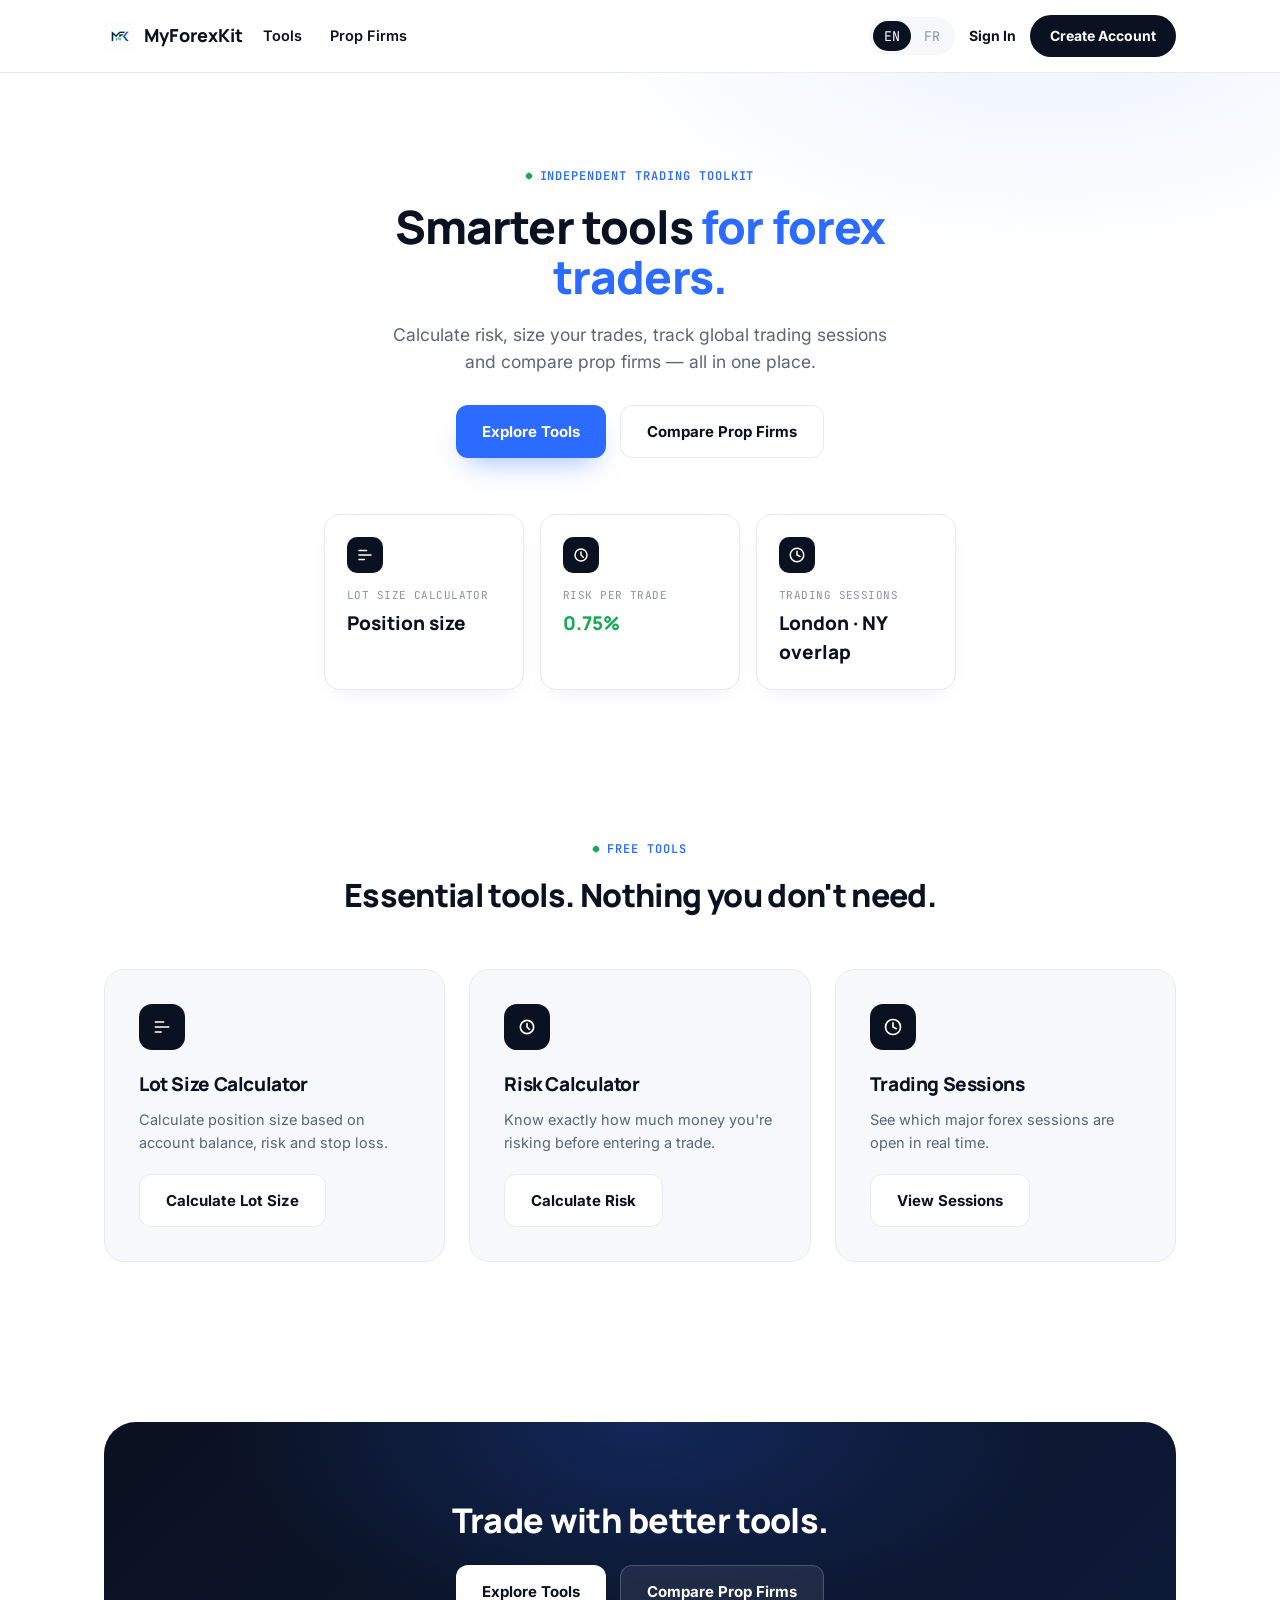
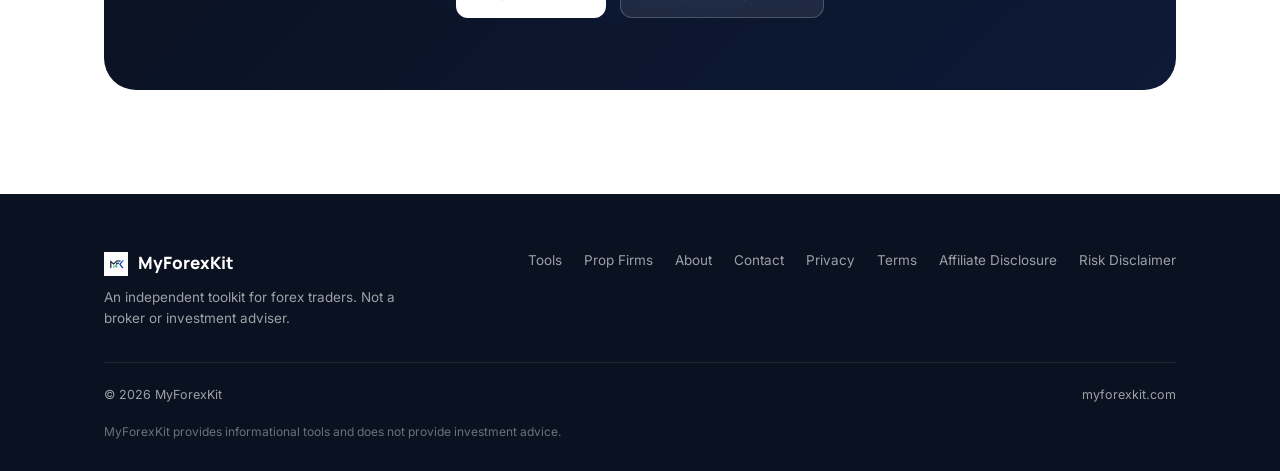
==== commit 945b8ccb: "Restructure site with proper folders" ====
--- a/index.html
+++ b/index.html
@@ -3,9 +3,8 @@
 <head>
 <meta charset="UTF-8">
 <meta name="viewport" content="width=device-width, initial-scale=1.0">
-<title>MyForexKit — The Smarter Toolkit for Forex Traders</title>
-<meta name="description" content="Free trading calculators, prop firm comparisons, challenge tracking and a trading journal. Independent tools for funded and forex traders.">
-<link rel="preconnect" href="https://fonts.googleapis.com">
+<title>MyForexKit — Smarter Tools for Forex Traders</title>
+<meta name="description" content="Calculate risk, size your trades, track global trading sessions and compare prop firms — free, no signup required.">
 <link href="https://fonts.googleapis.com/css2?family=Manrope:wght@400;500;600;700;800&family=Inter:wght@400;500;600;700&family=JetBrains+Mono:wght@400;500;600&display=swap" rel="stylesheet">
 <link rel="stylesheet" href="css/styles.css">
 </head>
@@ -14,54 +13,30 @@
 <div id="mfk-header"></div>
 
 <section class="hero">
-  <div class="container hero-grid">
-    <div class="hero-copy">
-      <span class="eyebrow">Independent trading toolkit</span>
-      <h1>The smarter toolkit<br>for <span class="accent">forex traders.</span></h1>
-      <p>Compare prop firms, calculate risk, track performance, and access the tools you need to trade with more discipline.</p>
-      <div class="hero-ctas">
-        <a href="tools/index.html" class="btn btn-primary">Explore Free Tools →</a>
-        <a href="prop-firms/index.html" class="btn btn-secondary">Compare Prop Firms</a>
+  <div class="container hero-inner">
+    <span class="eyebrow" data-i18n="hero_eyebrow">Independent trading toolkit</span>
+    <h1><span data-i18n="hero_h1_1">Smarter tools</span> <span class="accent" data-i18n="hero_h1_2">for forex traders.</span></h1>
+    <p data-i18n="hero_sub">Calculate risk, size your trades, track global trading sessions and compare prop firms — all in one place.</p>
+    <div class="hero-ctas">
+      <a href="tools/index.html" class="btn btn-primary" data-i18n="hero_cta_primary">Explore Tools</a>
+      <a href="prop-firms/index.html" class="btn btn-secondary" data-i18n="hero_cta_secondary">Compare Prop Firms</a>
+    </div>
+
+    <div class="hero-preview">
+      <div class="preview-card">
+        <div class="pi"><svg width="18" height="18" viewBox="0 0 24 24" fill="none"><path d="M4 12h16M4 6h10M4 18h7" stroke="#fff" stroke-width="2" stroke-linecap="round"/></svg></div>
+        <div class="pl" data-i18n="lot_title">Lot Size Calculator</div>
+        <div class="pv" data-i18n="preview_lot">Position size</div>
       </div>
-      <p class="trust-line">Free trading tools<span class="dot">•</span>No signup required<span class="dot">•</span>Built for traders</p>
-    </div>
-    <div class="hero-visual">
-      <div class="float-card c1">
-        <div class="float-icon">R</div>
-        <div><div class="t">Risk per trade</div><div class="n">0.75%</div></div>
+      <div class="preview-card">
+        <div class="pi"><svg width="18" height="18" viewBox="0 0 24 24" fill="none"><circle cx="12" cy="12" r="8" stroke="#fff" stroke-width="2"/><path d="M12 8v4l3 3" stroke="#fff" stroke-width="2" stroke-linecap="round"/></svg></div>
+        <div class="pl" data-i18n="preview_risk">Risk per trade</div>
+        <div class="pv pos">0.75%</div>
       </div>
-      <div class="float-card c2">
-        <div class="float-icon">✓</div>
-        <div><div class="t">Challenge progress</div><div class="n">68%</div></div>
-      </div>
-      <div class="mockup">
-        <div class="mockup-bar"><span></span><span></span><span></span></div>
-        <div class="mockup-inner">
-          <div class="mockup-top">
-            <div>
-              <div class="mockup-label">Account equity</div>
-              <div class="mockup-value">$52,480</div>
-            </div>
-            <span class="badge-pill">+4.96%</span>
-          </div>
-          <div class="mockup-chart">
-            <svg viewBox="0 0 300 110" preserveAspectRatio="none">
-              <defs>
-                <linearGradient id="g1" x1="0" y1="0" x2="0" y2="1">
-                  <stop offset="0%" stop-color="#2B6BFF" stop-opacity="0.35"/>
-                  <stop offset="100%" stop-color="#2B6BFF" stop-opacity="0"/>
-                </linearGradient>
-              </defs>
-              <path d="M0,80 L25,72 L50,76 L75,58 L100,64 L125,45 L150,50 L175,32 L200,38 L225,22 L250,28 L275,12 L300,18 L300,110 L0,110 Z" fill="url(#g1)"/>
-              <path d="M0,80 L25,72 L50,76 L75,58 L100,64 L125,45 L150,50 L175,32 L200,38 L225,22 L250,28 L275,12 L300,18" fill="none" stroke="#4ADE80" stroke-width="2.5" stroke-linecap="round" stroke-linejoin="round"/>
-            </svg>
-          </div>
-          <div class="mockup-stats">
-            <div class="mockup-stat"><div class="l">Win rate</div><div class="v">62%</div></div>
-            <div class="mockup-stat"><div class="l">Avg R:R</div><div class="v">1:2.1</div></div>
-            <div class="mockup-stat"><div class="l">Drawdown</div><div class="v">3.2%</div></div>
-          </div>
-        </div>
+      <div class="preview-card">
+        <div class="pi"><svg width="18" height="18" viewBox="0 0 24 24" fill="none"><circle cx="12" cy="12" r="9" stroke="#fff" stroke-width="2"/><path d="M12 7v5l4 2" stroke="#fff" stroke-width="2" stroke-linecap="round"/></svg></div>
+        <div class="pl" data-i18n="sessions_title">Trading Sessions</div>
+        <div class="pv" data-i18n="preview_session">London · NY overlap</div>
       </div>
     </div>
   </div>
@@ -69,263 +44,28 @@
 
 <section class="reveal">
   <div class="container">
-    <div class="section-head center">
-      <span class="eyebrow">What's inside</span>
-      <h2>Everything you need. One trading toolkit.</h2>
+    <div class="section-head">
+      <span class="eyebrow" data-i18n="tools_eyebrow">Free tools</span>
+      <h2 data-i18n="tools_h2">Essential tools. Nothing you don't need.</h2>
     </div>
-    <div class="features-grid">
-      <div class="feature-card">
-        <div class="feature-icon">
-          <svg width="22" height="22" viewBox="0 0 24 24" fill="none"><path d="M12 3v18M3 12h18" stroke="#fff" stroke-width="2" stroke-linecap="round"/><circle cx="12" cy="12" r="9" stroke="#4ADE80" stroke-width="1.6"/></svg>
-        </div>
-        <h3>Calculate risk</h3>
-        <p>Position sizing, risk/reward and drawdown calculators built for precise, repeatable decisions.</p>
+    <div class="tools-grid-3">
+      <div class="tool-feature-card">
+        <div class="icon"><svg width="20" height="20" viewBox="0 0 24 24" fill="none"><path d="M4 12h16M4 6h10M4 18h7" stroke="#fff" stroke-width="2" stroke-linecap="round"/></svg></div>
+        <h3 data-i18n="lot_title">Lot Size Calculator</h3>
+        <p data-i18n="lot_desc">Calculate position size based on account balance, risk and stop loss.</p>
+        <a href="tools/lot-size-calculator/index.html" class="btn btn-secondary" data-i18n="lot_cta">Calculate Lot Size</a>
       </div>
-      <div class="feature-card">
-        <div class="feature-icon">
-          <svg width="22" height="22" viewBox="0 0 24 24" fill="none"><rect x="3" y="10" width="4" height="10" fill="#fff"/><rect x="10" y="5" width="4" height="15" fill="#4ADE80"/><rect x="17" y="13" width="4" height="7" fill="#fff"/></svg>
-        </div>
-        <h3>Compare prop firms</h3>
-        <p>Compare challenge prices, targets, drawdown rules and key conditions side by side.</p>
+      <div class="tool-feature-card">
+        <div class="icon"><svg width="20" height="20" viewBox="0 0 24 24" fill="none"><circle cx="12" cy="12" r="8" stroke="#fff" stroke-width="2"/><path d="M12 8v4l3 3" stroke="#fff" stroke-width="2" stroke-linecap="round"/></svg></div>
+        <h3 data-i18n="risk_title">Risk Calculator</h3>
+        <p data-i18n="risk_desc">Know exactly how much money you're risking before entering a trade.</p>
+        <a href="tools/risk-calculator/index.html" class="btn btn-secondary" data-i18n="risk_cta">Calculate Risk</a>
       </div>
-      <div class="feature-card">
-        <div class="feature-icon">
-          <svg width="22" height="22" viewBox="0 0 24 24" fill="none"><path d="M3 17l6-6 4 4 8-9" stroke="#4ADE80" stroke-width="2" stroke-linecap="round" stroke-linejoin="round"/><path d="M15 6h6v6" stroke="#fff" stroke-width="2" stroke-linecap="round" stroke-linejoin="round"/></svg>
-        </div>
-        <h3>Track performance</h3>
-        <p>Journal every trade and understand what's actually driving your results over time.</p>
-      </div>
-    </div>
-  </div>
-</section>
-
-<section id="tools" class="reveal">
-  <div class="container">
-    <div class="section-head">
-      <span class="eyebrow">Free tools</span>
-      <h2>Calculators built for how traders actually work.</h2>
-      <p>No signup, no paywall. Just the numbers you need before you place a trade.</p>
-    </div>
-    <div class="tools-grid">
-      <div class="tool-card">
-        <div class="tool-icon"><svg width="18" height="18" viewBox="0 0 24 24" fill="none"><path d="M4 12h16M4 6h10M4 18h7" stroke="currentColor" stroke-width="2" stroke-linecap="round"/></svg></div>
-        <h4>Lot Size Calculator</h4>
-        <p>Find the exact lot size for your account balance, risk percentage and stop distance.</p>
-        <a href="tools/lot-size-calculator/index.html" class="tool-open">Open Tool <svg width="14" height="14" viewBox="0 0 24 24" fill="none"><path d="M5 12h14M13 5l7 7-7 7" stroke="currentColor" stroke-width="2" stroke-linecap="round" stroke-linejoin="round"/></svg></a>
-      </div>
-      <div class="tool-card">
-        <div class="tool-icon"><svg width="18" height="18" viewBox="0 0 24 24" fill="none"><circle cx="12" cy="12" r="8" stroke="currentColor" stroke-width="2"/><path d="M12 8v4l3 3" stroke="currentColor" stroke-width="2" stroke-linecap="round"/></svg></div>
-        <h4>Risk Calculator</h4>
-        <p>Set your max risk per trade and instantly see dollar amount and position size.</p>
-        <a href="tools/risk-calculator/index.html" class="tool-open">Open Tool <svg width="14" height="14" viewBox="0 0 24 24" fill="none"><path d="M5 12h14M13 5l7 7-7 7" stroke="currentColor" stroke-width="2" stroke-linecap="round" stroke-linejoin="round"/></svg></a>
-      </div>
-      <div class="tool-card">
-        <div class="tool-icon"><svg width="18" height="18" viewBox="0 0 24 24" fill="none"><path d="M3 17l6-6 4 4 8-9" stroke="currentColor" stroke-width="2" stroke-linecap="round" stroke-linejoin="round"/></svg></div>
-        <h4>Risk/Reward Calculator</h4>
-        <p>Compare entry, stop and target to see your ratio before you commit to a trade.</p>
-        <a href="tools/risk-reward-calculator/index.html" class="tool-open">Open Tool <svg width="14" height="14" viewBox="0 0 24 24" fill="none"><path d="M5 12h14M13 5l7 7-7 7" stroke="currentColor" stroke-width="2" stroke-linecap="round" stroke-linejoin="round"/></svg></a>
-      </div>
-      <div class="tool-card">
-        <div class="tool-icon"><svg width="18" height="18" viewBox="0 0 24 24" fill="none"><path d="M4 20V10M12 20V4M20 20v-7" stroke="currentColor" stroke-width="2" stroke-linecap="round"/></svg></div>
-        <h4>Drawdown Calculator</h4>
-        <p>Track how close you are to daily or maximum drawdown limits on a funded account.</p>
-        <a href="tools/drawdown-calculator/index.html" class="tool-open">Open Tool <svg width="14" height="14" viewBox="0 0 24 24" fill="none"><path d="M5 12h14M13 5l7 7-7 7" stroke="currentColor" stroke-width="2" stroke-linecap="round" stroke-linejoin="round"/></svg></a>
-      </div>
-      <div class="tool-card">
-        <div class="tool-icon"><svg width="18" height="18" viewBox="0 0 24 24" fill="none"><path d="M12 2v20M2 12h20" stroke="currentColor" stroke-width="2" stroke-linecap="round"/><circle cx="12" cy="12" r="9" stroke="currentColor" stroke-width="1.6"/></svg></div>
-        <h4>Profit Calculator</h4>
-        <p>See potential profit or loss for any pair, lot size and pip movement before you enter.</p>
-        <a href="tools/profit-calculator/index.html" class="tool-open">Open Tool <svg width="14" height="14" viewBox="0 0 24 24" fill="none"><path d="M5 12h14M13 5l7 7-7 7" stroke="currentColor" stroke-width="2" stroke-linecap="round" stroke-linejoin="round"/></svg></a>
-      </div>
-      <div class="tool-card">
-        <div class="tool-icon"><svg width="18" height="18" viewBox="0 0 24 24" fill="none"><circle cx="12" cy="12" r="9" stroke="currentColor" stroke-width="2"/><path d="M12 7v5l4 2" stroke="currentColor" stroke-width="2" stroke-linecap="round"/></svg></div>
-        <h4>Trading Sessions</h4>
-        <p>See live overlap between London, New York, Tokyo and Sydney sessions in your timezone.</p>
-        <a href="tools/trading-sessions/index.html" class="tool-open">Open Tool <svg width="14" height="14" viewBox="0 0 24 24" fill="none"><path d="M5 12h14M13 5l7 7-7 7" stroke="currentColor" stroke-width="2" stroke-linecap="round" stroke-linejoin="round"/></svg></a>
-      </div>
-    </div>
-  </div>
-</section>
-
-<section id="propfirms" class="reveal">
-  <div class="container">
-    <div class="propfirm-wrap">
-      <div class="section-head">
-        <span class="eyebrow">Prop firms</span>
-        <h2>Find the right prop firm for you.</h2>
-        <p>Compare challenge costs, targets, drawdown rules and other important conditions side by side.</p>
-      </div>
-      <div class="table-scroll">
-        <table class="compare">
-          <thead>
-            <tr>
-              <th>Firm</th><th>Account Size</th><th>Challenge Price</th><th>Profit Target</th>
-              <th>Daily Drawdown</th><th>Max Drawdown</th><th>Payout</th><th>Rating</th><th></th>
-            </tr>
-          </thead>
-          <tbody>
-            <tr>
-              <td><div class="firm-name"><span class="firm-dot"></span>Firm A</div></td>
-              <td>$100,000</td><td>$499</td><td>10% / 5%</td><td>5%</td><td>10%</td><td>80%</td>
-              <td><span class="rating">4.6 ★</span></td><td><a href="prop-firms/index.html" class="row-btn">Compare</a></td>
-            </tr>
-            <tr>
-              <td><div class="firm-name"><span class="firm-dot"></span>Firm B</div></td>
-              <td>$50,000</td><td>$299</td><td>8% / 5%</td><td>4%</td><td>8%</td><td>85%</td>
-              <td><span class="rating">4.4 ★</span></td><td><a href="prop-firms/index.html" class="row-btn">Compare</a></td>
-            </tr>
-            <tr>
-              <td><div class="firm-name"><span class="firm-dot"></span>Firm C</div></td>
-              <td>$200,000</td><td>$899</td><td>10% / 6%</td><td>5%</td><td>12%</td><td>90%</td>
-              <td><span class="rating">4.7 ★</span></td><td><a href="prop-firms/index.html" class="row-btn">Compare</a></td>
-            </tr>
-          </tbody>
-        </table>
-      </div>
-      <p class="data-note">Sample preview data for illustration — live comparisons load real, current prop firm terms.</p>
-      <div class="compare-cta"><a href="prop-firms/index.html" class="btn btn-primary">Compare Prop Firms →</a></div>
-    </div>
-  </div>
-</section>
-
-<section class="reveal">
-  <div class="container risk-section">
-    <div class="risk-copy">
-      <div class="section-head">
-        <span class="eyebrow">Risk management</span>
-        <h2>Risk first. Trade second.</h2>
-        <p>Professional risk-management tools designed to help you make calculated decisions — not emotional ones.</p>
-      </div>
-      <div class="risk-list">
-        <div class="risk-item">
-          <div class="risk-check">✓</div>
-          <div><strong>Position sizing that matches your rules</strong><span>Set your risk percentage once and apply it consistently across every trade.</span></div>
-        </div>
-        <div class="risk-item">
-          <div class="risk-check">✓</div>
-          <div><strong>Drawdown awareness in real time</strong><span>Know exactly how much room you have left before you hit a limit.</span></div>
-        </div>
-        <div class="risk-item">
-          <div class="risk-check">✓</div>
-          <div><strong>No guesswork, no gut feel</strong><span>Every number is calculated, not estimated — the way a funded account demands.</span></div>
-        </div>
-      </div>
-    </div>
-    <div class="calc-panel">
-      <h4>Risk Calculator <span class="calc-tag">Live preview</span></h4>
-      <div class="calc-row">
-        <label>Account balance</label>
-        <div class="calc-field"><span>Balance</span><span>$25,000.00</span></div>
-      </div>
-      <div class="calc-row">
-        <label>Risk per trade — 1.0%</label>
-        <div class="calc-slider"><div class="fill" style="width:20%"></div><div class="handle" style="left:20%"></div></div>
-      </div>
-      <div class="calc-row">
-        <label>Stop loss distance</label>
-        <div class="calc-field"><span>Pips</span><span>28 pips</span></div>
-      </div>
-      <div class="calc-result">
-        <span class="l">Position size</span>
-        <span class="v">0.89 lots</span>
-      </div>
-      <div class="compare-cta" style="margin-top:20px;"><a href="tools/risk-calculator/index.html" class="btn btn-secondary" style="width:100%; justify-content:center;">Open Risk Calculator →</a></div>
-    </div>
-  </div>
-</section>
-
-<section class="reveal">
-  <div class="container">
-    <div class="section-head center">
-      <span class="eyebrow">Challenge tracker</span>
-      <h2>Watch your challenge progress in one view.</h2>
-      <p>Balance, targets and drawdown limits, tracked together so nothing catches you off guard.</p>
-    </div>
-    <div class="tracker-card">
-      <div class="tracker-top">
-        <h4>100K Challenge — Phase 1</h4>
-        <span class="badge-pill" style="color:#2B6BFF; background:#EAF0FF;">68% to target</span>
-      </div>
-      <div class="progress-bar"><div class="fill" style="width:68%"></div></div>
-      <div class="tracker-grid">
-        <div class="tracker-stat"><div class="l">Account balance</div><div class="v">$106,800</div></div>
-        <div class="tracker-stat"><div class="l">Profit target</div><div class="v">$10,000</div></div>
-        <div class="tracker-stat"><div class="l">Current P&L</div><div class="v pos">+$6,800</div></div>
-        <div class="tracker-stat"><div class="l">Daily loss remaining</div><div class="v">$3,900</div></div>
-        <div class="tracker-stat"><div class="l">Max drawdown remaining</div><div class="v warn">$4,200</div></div>
-        <div class="tracker-stat"><div class="l">Trading days</div><div class="v">14 / 30</div></div>
-        <div class="tracker-stat"><div class="l">Best day</div><div class="v pos">+$1,240</div></div>
-        <div class="tracker-stat"><div class="l">Consistency score</div><div class="v">82%</div></div>
-      </div>
-      <div class="compare-cta" style="margin-top:24px;"><a href="tools/drawdown-calculator/index.html" class="btn btn-secondary">Open Drawdown Calculator →</a></div>
-    </div>
-  </div>
-</section>
-
-<section id="journal" class="reveal">
-  <div class="container">
-    <div class="section-head">
-      <span class="eyebrow">Trading journal</span>
-      <h2>See what's actually working.</h2>
-      <p>Log every trade and let the numbers show your real edge — not the one you assume you have.</p>
-    </div>
-    <div class="journal-grid">
-      <div class="journal-card">
-        <div class="journal-stats">
-          <div class="jstat"><div class="l">Win rate</div><div class="v">61.4%</div></div>
-          <div class="jstat"><div class="l">Avg R:R</div><div class="v">1 : 2.3</div></div>
-          <div class="jstat"><div class="l">Total trades</div><div class="v">184</div></div>
-          <div class="jstat"><div class="l">Profit / Loss</div><div class="v" style="color:var(--green)">+$8,940</div></div>
-        </div>
-        <div class="equity-chart">
-          <svg viewBox="0 0 500 160" width="100%" height="100%" preserveAspectRatio="none">
-            <defs>
-              <linearGradient id="g2" x1="0" y1="0" x2="0" y2="1">
-                <stop offset="0%" stop-color="#18A957" stop-opacity="0.18"/>
-                <stop offset="100%" stop-color="#18A957" stop-opacity="0"/>
-              </linearGradient>
-            </defs>
-            <path d="M0,140 L40,132 L80,138 L120,110 L160,118 L200,90 L240,98 L280,66 L320,74 L360,44 L400,52 L440,24 L500,10 L500,160 L0,160 Z" fill="url(#g2)"/>
-            <path d="M0,140 L40,132 L80,138 L120,110 L160,118 L200,90 L240,98 L280,66 L320,74 L360,44 L400,52 L440,24 L500,10" fill="none" stroke="#18A957" stroke-width="2.5" stroke-linecap="round" stroke-linejoin="round"/>
-          </svg>
-        </div>
-      </div>
-      <div class="journal-card">
-        <h4 style="font-size:15px; margin-bottom:16px;">Recent trades</h4>
-        <div class="trades-list">
-          <div class="trade-row">
-            <div><span class="trade-pair">EUR/USD</span><span class="side-tag long">LONG</span><div class="trade-meta">Closed · 1h ago</div></div>
-            <div class="trade-pl pos">+$412</div>
-          </div>
-          <div class="trade-row">
-            <div><span class="trade-pair">GBP/JPY</span><span class="side-tag short">SHORT</span><div class="trade-meta">Closed · 3h ago</div></div>
-            <div class="trade-pl neg">-$128</div>
-          </div>
-          <div class="trade-row">
-            <div><span class="trade-pair">XAU/USD</span><span class="side-tag long">LONG</span><div class="trade-meta">Closed · yesterday</div></div>
-            <div class="trade-pl pos">+$860</div>
-          </div>
-          <div class="trade-row">
-            <div><span class="trade-pair">USD/CAD</span><span class="side-tag short">SHORT</span><div class="trade-meta">Closed · yesterday</div></div>
-            <div class="trade-pl pos">+$205</div>
-          </div>
-        </div>
-      </div>
-    </div>
-  </div>
-</section>
-
-<section id="resources" class="reveal">
-  <div class="container">
-    <div class="trust-section">
-      <span class="eyebrow">Our approach</span>
-      <h2>Built for traders who take risk seriously.</h2>
-      <p>No hype. No signals. No promises of guaranteed profits. Just practical tools, transparent information and better trading workflows.</p>
-      <div class="trust-badges">
-        <span class="trust-badge">No fake stats</span>
-        <span class="trust-badge">No signal selling</span>
-        <span class="trust-badge">Independent &amp; transparent</span>
-        <span class="trust-badge">Free core tools</span>
+      <div class="tool-feature-card">
+        <div class="icon"><svg width="20" height="20" viewBox="0 0 24 24" fill="none"><circle cx="12" cy="12" r="9" stroke="#fff" stroke-width="2"/><path d="M12 7v5l4 2" stroke="#fff" stroke-width="2" stroke-linecap="round"/></svg></div>
+        <h3 data-i18n="sessions_title">Trading Sessions</h3>
+        <p data-i18n="sessions_desc">See which major forex sessions are open in real time.</p>
+        <a href="tools/trading-sessions/index.html" class="btn btn-secondary" data-i18n="sessions_cta">View Sessions</a>
       </div>
     </div>
   </div>
@@ -334,10 +74,10 @@
 <section class="reveal">
   <div class="container">
     <div class="final-cta">
-      <h2>Trade with better tools.</h2>
+      <h2 data-i18n="final_h2">Trade with better tools.</h2>
       <div class="final-cta-btns">
-        <a href="tools/index.html" class="btn btn-white">Explore MyForexKit</a>
-        <a href="prop-firms/index.html" class="btn btn-ghost">Compare Prop Firms</a>
+        <a href="tools/index.html" class="btn btn-white" data-i18n="hero_cta_primary">Explore Tools</a>
+        <a href="prop-firms/index.html" class="btn btn-ghost" data-i18n="hero_cta_secondary">Compare Prop Firms</a>
       </div>
     </div>
   </div>
@@ -345,6 +85,8 @@
 
 <div id="mfk-footer"></div>
 
+<script src="js/i18n.js"></script>
+<script src="js/auth.js"></script>
 <script src="js/components.js"></script>
 <script>
   MFKComponents.mount("./");
--- a/css/styles.css
+++ b/css/styles.css
@@ -0,0 +1,252 @@
+:root{
+  --navy:#0A1120;
+  --navy-2:#0F1B33;
+  --ink:#0B1220;
+  --white:#FFFFFF;
+  --blue:#2B6BFF;
+  --blue-2:#1546C4;
+  --green:#18A957;
+  --green-soft:#E7F8ED;
+  --red:#DC2626;
+  --red-soft:#FEECEC;
+  --slate:#5B6478;
+  --slate-light:#8B93A5;
+  --line:#E7EAF0;
+  --panel:#F6F8FC;
+  --radius:20px;
+  --radius-sm:12px;
+  --shadow:0 20px 50px -18px rgba(10,17,32,0.16);
+  --shadow-sm:0 8px 24px -12px rgba(10,17,32,0.12);
+  --display:'Manrope','Inter',sans-serif;
+  --body:'Inter',sans-serif;
+  --mono:'JetBrains Mono',monospace;
+}
+*{box-sizing:border-box;margin:0;padding:0;}
+html{scroll-behavior:smooth;}
+body{font-family:var(--body);color:var(--ink);background:#fff;-webkit-font-smoothing:antialiased;line-height:1.55;}
+img{max-width:100%;display:block;}
+a{color:inherit;text-decoration:none;}
+button{font-family:inherit;cursor:pointer;border:none;background:none;}
+.container{max-width:1120px;margin:0 auto;padding:0 24px;}
+h1,h2,h3,h4{font-family:var(--display);font-weight:800;letter-spacing:-0.02em;color:var(--navy);}
+:focus-visible{outline:2.5px solid var(--blue);outline-offset:3px;border-radius:6px;}
+@media (prefers-reduced-motion:reduce){*{animation-duration:0.01ms !important;transition-duration:0.01ms !important;}}
+
+.eyebrow{font-family:var(--mono);font-size:12px;letter-spacing:0.08em;text-transform:uppercase;color:var(--blue);font-weight:600;display:inline-flex;align-items:center;gap:8px;}
+.eyebrow::before{content:'';width:6px;height:6px;border-radius:2px;background:var(--green);display:inline-block;transform:rotate(45deg);}
+
+/* ===== Header ===== */
+header{position:sticky;top:0;z-index:100;background:rgba(255,255,255,0.86);backdrop-filter:blur(14px);-webkit-backdrop-filter:blur(14px);border-bottom:1px solid var(--line);}
+.nav{display:flex;align-items:center;justify-content:space-between;height:72px;gap:20px;}
+.brand{display:flex;align-items:center;gap:10px;font-family:var(--display);font-weight:800;font-size:18px;color:var(--navy);flex-shrink:0;}
+.brand img{height:30px;width:auto;}
+.nav-links{display:flex;align-items:center;gap:28px;list-style:none;flex:1;}
+.nav-links a{font-size:14.5px;font-weight:600;color:var(--navy);position:relative;padding:6px 0;}
+.nav-links a::after{content:'';position:absolute;left:0;bottom:0;width:0;height:2px;background:var(--blue);transition:width .25s ease;}
+.nav-links a:hover::after{width:100%;}
+.nav-right{display:flex;align-items:center;gap:14px;}
+.lang-toggle{display:flex;align-items:center;gap:2px;font-family:var(--mono);font-size:12.5px;font-weight:700;background:var(--panel);border-radius:999px;padding:4px;}
+.lang-toggle button{padding:6px 11px;border-radius:999px;color:var(--slate-light);}
+.lang-toggle button.active{background:var(--navy);color:#fff;}
+.nav-signin{font-size:14px;font-weight:700;color:var(--navy);}
+.nav-cta{background:var(--navy);color:#fff;padding:10px 20px;border-radius:999px;font-weight:700;font-size:14px;transition:transform .2s ease,background .2s ease;}
+.nav-cta:hover{background:var(--blue-2);transform:translateY(-1px);}
+.burger{display:none;width:22px;height:16px;position:relative;flex-shrink:0;}
+.burger span{position:absolute;left:0;width:100%;height:2px;background:var(--navy);border-radius:2px;transition:all .25s ease;}
+.burger span:nth-child(1){top:0;} .burger span:nth-child(2){top:7px;} .burger span:nth-child(3){top:14px;}
+.mobile-menu{display:none;flex-direction:column;gap:2px;padding:8px 0 20px;border-top:1px solid var(--line);}
+.mobile-menu a{padding:14px 4px;font-weight:600;border-bottom:1px solid var(--line);font-size:15px;}
+.mobile-menu .row{display:flex;gap:10px;margin-top:14px;}
+.mobile-menu .nav-cta, .mobile-menu .nav-signin-btn{flex:1;text-align:center;}
+.mobile-menu .nav-signin-btn{border:1.5px solid var(--line);border-radius:999px;padding:10px 20px;font-weight:700;font-size:14px;}
+body.menu-open .mobile-menu{display:flex;}
+body.menu-open .burger span:nth-child(1){transform:translateY(7px) rotate(45deg);}
+body.menu-open .burger span:nth-child(2){opacity:0;}
+body.menu-open .burger span:nth-child(3){transform:translateY(-7px) rotate(-45deg);}
+@media (max-width:860px){ .nav-links,.nav-right{display:none;} .burger{display:block;} }
+
+/* ===== Hero ===== */
+.hero{position:relative;overflow:hidden;padding:88px 0 64px;background:radial-gradient(800px 420px at 82% -10%, rgba(43,107,255,0.09), transparent 60%);}
+.hero-inner{max-width:680px;margin:0 auto;text-align:center;}
+.hero h1{font-size:46px;line-height:1.1;margin:16px 0 18px;}
+.hero h1 .accent{color:var(--blue);}
+.hero p{font-size:17.5px;color:var(--slate);max-width:520px;margin:0 auto 30px;}
+.hero-ctas{display:flex;gap:14px;justify-content:center;flex-wrap:wrap;}
+
+.btn{padding:14px 26px;border-radius:12px;font-weight:700;font-size:15px;display:inline-flex;align-items:center;gap:8px;transition:all .2s ease;}
+.btn-primary{background:var(--blue);color:#fff;box-shadow:0 14px 28px -12px rgba(43,107,255,0.5);}
+.btn-primary:hover{background:var(--blue-2);transform:translateY(-2px);}
+.btn-secondary{background:#fff;color:var(--navy);border:1.5px solid var(--line);}
+.btn-secondary:hover{border-color:var(--navy);transform:translateY(-2px);}
+.btn-white{background:#fff;color:var(--navy);}
+.btn-white:hover{background:var(--panel);transform:translateY(-2px);}
+.btn-ghost{background:rgba(255,255,255,0.08);color:#fff;border:1.5px solid rgba(255,255,255,0.2);}
+.btn-ghost:hover{background:rgba(255,255,255,0.14);transform:translateY(-2px);}
+
+/* Mini tool preview strip in hero */
+.hero-preview{display:grid;grid-template-columns:repeat(3,1fr);gap:16px;max-width:760px;margin:56px auto 0;}
+.preview-card{background:#fff;border:1px solid var(--line);border-radius:16px;padding:22px;text-align:left;box-shadow:var(--shadow-sm);}
+.preview-card .pi{width:36px;height:36px;border-radius:10px;background:var(--navy);display:flex;align-items:center;justify-content:center;margin-bottom:14px;}
+.preview-card .pl{font-size:11px;color:var(--slate-light);font-family:var(--mono);text-transform:uppercase;letter-spacing:0.04em;margin-bottom:4px;}
+.preview-card .pv{font-size:19px;font-weight:800;font-family:var(--display);color:var(--navy);}
+.preview-card .pv.pos{color:var(--green);}
+@media (max-width:760px){ .hero-preview{grid-template-columns:1fr;} .hero h1{font-size:34px;} }
+
+/* ===== Sections ===== */
+section{padding:80px 0;}
+.section-head{max-width:600px;margin:0 auto 48px;text-align:center;}
+.section-head h2{font-size:32px;margin-top:12px;}
+.section-head p{color:var(--slate);font-size:16px;margin-top:14px;}
+
+/* Tools grid — 3 cards only */
+.tools-grid-3{display:grid;grid-template-columns:repeat(3,1fr);gap:24px;}
+@media (max-width:860px){.tools-grid-3{grid-template-columns:1fr;}}
+.tool-feature-card{background:var(--panel);border:1px solid var(--line);border-radius:var(--radius);padding:34px;transition:transform .25s ease,box-shadow .25s ease,background .25s ease;display:flex;flex-direction:column;}
+.tool-feature-card:hover{transform:translateY(-6px);box-shadow:var(--shadow-sm);background:#fff;}
+.tool-feature-card .icon{width:46px;height:46px;border-radius:13px;background:var(--navy);display:flex;align-items:center;justify-content:center;margin-bottom:20px;}
+.tool-feature-card h3{font-size:19px;margin-bottom:10px;}
+.tool-feature-card p{color:var(--slate);font-size:14.5px;flex:1;margin-bottom:20px;}
+.tool-feature-card .btn{align-self:flex-start;}
+
+/* ===== Tool page shared ===== */
+.tool-page-hero{padding:52px 0 36px;background:radial-gradient(700px 360px at 85% -10%, rgba(43,107,255,0.07), transparent 60%);border-bottom:1px solid var(--line);}
+.breadcrumb{font-size:13px;color:var(--slate-light);margin-bottom:14px;display:flex;align-items:center;gap:8px;font-weight:600;}
+.breadcrumb a{color:var(--slate);}
+.breadcrumb a:hover{color:var(--blue);}
+.tool-page-hero h1{font-size:32px;margin-bottom:10px;}
+.tool-page-hero p{color:var(--slate);font-size:16px;max-width:540px;}
+
+.tool-layout{display:grid;grid-template-columns:1fr 1fr;gap:36px;align-items:start;padding:52px 0 88px;}
+@media (max-width:960px){.tool-layout{grid-template-columns:1fr;gap:28px;}}
+
+.tool-card-panel{background:var(--panel);border:1px solid var(--line);border-radius:var(--radius);padding:30px;}
+.tool-card-panel h3{font-size:17px;margin-bottom:20px;}
+
+.field{margin-bottom:18px;}
+.field label{display:flex;justify-content:space-between;font-size:13px;font-weight:700;color:var(--navy);margin-bottom:8px;}
+.field label .hint{font-weight:500;color:var(--slate-light);font-size:12px;}
+.field input[type="text"],.field input[type="number"],.field input[type="email"],.field input[type="password"],.field select{
+  width:100%;background:#fff;border:1.5px solid var(--line);border-radius:10px;padding:12px 14px;font-family:var(--mono);font-size:15px;font-weight:600;color:var(--navy);transition:border-color .18s ease;
+}
+.field input:focus,.field select:focus{border-color:var(--blue);}
+.field-error{color:var(--red);font-size:12.5px;font-weight:600;margin-top:6px;display:none;}
+.field-error.show{display:block;}
+.field.invalid input,.field.invalid select{border-color:var(--red);}
+.field-row{display:grid;grid-template-columns:1fr 1fr;gap:14px;}
+@media (max-width:520px){.field-row{grid-template-columns:1fr;}}
+
+.quick-risk{display:flex;gap:8px;margin-top:10px;flex-wrap:wrap;}
+.quick-risk button{padding:8px 14px;border-radius:8px;border:1.5px solid var(--line);background:#fff;font-size:13px;font-weight:700;color:var(--navy);transition:all .15s ease;}
+.quick-risk button:hover,.quick-risk button.active{border-color:var(--blue);background:#EAF0FF;color:var(--blue-2);}
+
+.tool-actions{display:flex;gap:12px;margin-top:6px;}
+.btn-reset{background:#fff;border:1.5px solid var(--line);color:var(--navy);padding:12px 20px;border-radius:10px;font-weight:700;font-size:14px;}
+.btn-reset:hover{border-color:var(--navy);}
+.btn-calc{background:var(--blue);color:#fff;padding:12px 24px;border-radius:10px;font-weight:700;font-size:14px;flex:1;box-shadow:0 12px 22px -10px rgba(43,107,255,0.5);}
+.btn-calc:hover{background:var(--blue-2);}
+
+.results-panel{background:var(--navy);border-radius:var(--radius);padding:30px;color:#fff;position:sticky;top:96px;}
+.results-panel h3{color:#fff;font-size:17px;margin-bottom:20px;}
+.result-row{display:flex;justify-content:space-between;align-items:center;padding:13px 0;border-bottom:1px solid rgba(255,255,255,0.08);}
+.result-row:last-child{border-bottom:none;}
+.result-row .l{font-size:13px;color:rgba(255,255,255,0.55);font-weight:600;}
+.result-row .v{font-size:16.5px;font-weight:800;font-family:var(--mono);}
+.result-highlight{background:rgba(255,255,255,0.06);border:1px solid rgba(255,255,255,0.1);border-radius:12px;padding:18px;margin-bottom:6px;text-align:center;}
+.result-highlight .l{font-size:11.5px;color:rgba(255,255,255,0.5);font-family:var(--mono);text-transform:uppercase;letter-spacing:0.04em;margin-bottom:8px;}
+.result-highlight .v{font-size:28px;font-weight:800;font-family:var(--display);color:#fff;}
+.result-empty{color:rgba(255,255,255,0.4);font-size:14px;text-align:center;padding:26px 8px;}
+.result-note{font-size:12px;color:rgba(255,255,255,0.4);margin-top:16px;line-height:1.65;border-top:1px solid rgba(255,255,255,0.08);padding-top:16px;}
+
+/* Risk meter */
+.risk-meter{margin:18px 0 6px;}
+.risk-meter-bar{height:10px;border-radius:99px;background:rgba(255,255,255,0.08);overflow:hidden;}
+.risk-meter-bar .fill{height:100%;border-radius:99px;background:linear-gradient(90deg,#4ADE80,#FBBF24,#F87171);transition:width .3s ease;}
+.risk-meter-labels{display:flex;justify-content:space-between;font-size:11px;color:rgba(255,255,255,0.4);margin-top:6px;font-family:var(--mono);}
+
+/* Sessions page */
+.sessions-top-clock{display:flex;justify-content:center;gap:28px;flex-wrap:wrap;margin-bottom:40px;}
+.clock-chip{background:var(--panel);border:1px solid var(--line);border-radius:14px;padding:14px 22px;text-align:center;}
+.clock-chip .l{font-size:11px;color:var(--slate-light);font-family:var(--mono);text-transform:uppercase;letter-spacing:0.04em;margin-bottom:4px;}
+.clock-chip .v{font-size:18px;font-weight:800;font-family:var(--mono);color:var(--navy);}
+
+.sessions-grid{display:grid;grid-template-columns:repeat(4,1fr);gap:16px;margin-bottom:48px;}
+@media (max-width:960px){.sessions-grid{grid-template-columns:repeat(2,1fr);}}
+@media (max-width:560px){.sessions-grid{grid-template-columns:1fr;}}
+.session-card{background:#fff;border:1px solid var(--line);border-radius:var(--radius-sm);padding:22px;}
+.session-card.open{border-color:rgba(24,169,87,0.35);background:linear-gradient(180deg,var(--green-soft),#fff 45%);}
+.session-top{display:flex;justify-content:space-between;align-items:flex-start;margin-bottom:14px;}
+.session-name{font-size:16.5px;font-weight:800;font-family:var(--display);color:var(--navy);}
+.session-tz{font-size:11px;color:var(--slate-light);font-family:var(--mono);}
+.session-status{font-size:10.5px;font-weight:800;padding:4px 10px;border-radius:999px;font-family:var(--mono);text-transform:uppercase;}
+.session-status.open-s{background:var(--green-soft);color:var(--green);}
+.session-status.closed-s{background:#F1F2F5;color:var(--slate-light);}
+.session-times{font-size:12.5px;color:var(--slate);margin-bottom:3px;}
+.session-countdown{font-family:var(--mono);font-size:13px;font-weight:700;color:var(--navy);margin-top:8px;}
+
+/* Timeline */
+.timeline-wrap{background:var(--panel);border:1px solid var(--line);border-radius:var(--radius);padding:30px;overflow-x:auto;}
+.timeline-title{font-size:14px;font-weight:700;color:var(--navy);margin-bottom:18px;}
+.timeline-track{position:relative;min-width:720px;height:120px;}
+.timeline-hours{position:absolute;top:0;left:0;right:0;display:flex;justify-content:space-between;font-size:10px;color:var(--slate-light);font-family:var(--mono);}
+.timeline-rows{position:absolute;top:22px;left:0;right:0;bottom:0;display:flex;flex-direction:column;justify-content:space-between;}
+.timeline-row{position:relative;height:20px;display:flex;align-items:center;}
+.timeline-row .row-label{position:absolute;left:-6px;transform:translateX(-100%);font-size:11.5px;font-weight:700;color:var(--navy);width:64px;text-align:right;}
+.timeline-bar{position:absolute;top:2px;height:16px;border-radius:6px;background:var(--blue);opacity:0.85;}
+.timeline-now{position:absolute;top:-4px;bottom:-4px;width:2px;background:var(--navy);}
+.overlap-badge{display:inline-flex;align-items:center;gap:6px;background:var(--green-soft);color:var(--green);font-size:12px;font-weight:700;padding:5px 12px;border-radius:999px;margin-top:18px;}
+
+/* Prop firms */
+.propfirm-filters{display:flex;gap:12px;flex-wrap:wrap;margin-bottom:32px;}
+.propfirm-filters select{background:#fff;border:1.5px solid var(--line);border-radius:10px;padding:10px 14px;font-size:13.5px;font-weight:600;color:var(--navy);}
+.empty-state{background:var(--panel);border:1px dashed var(--line);border-radius:var(--radius);padding:56px 32px;text-align:center;}
+.empty-state .icon{width:52px;height:52px;border-radius:14px;background:var(--navy);display:flex;align-items:center;justify-content:center;margin:0 auto 20px;}
+.empty-state h3{font-size:19px;margin-bottom:10px;}
+.empty-state p{color:var(--slate);font-size:14.5px;max-width:420px;margin:0 auto;}
+.affiliate-note{font-size:12.5px;color:var(--slate-light);text-align:center;margin-top:20px;}
+
+/* Auth pages */
+.auth-wrap{max-width:420px;margin:0 auto;padding:64px 24px 100px;}
+.auth-card{background:var(--panel);border:1px solid var(--line);border-radius:var(--radius);padding:36px;}
+.auth-card h1{font-size:24px;margin-bottom:8px;text-align:center;}
+.auth-card p.sub{color:var(--slate);font-size:14.5px;text-align:center;margin-bottom:28px;}
+.auth-card .btn-calc{width:100%;justify-content:center;margin-top:6px;}
+.auth-links{text-align:center;font-size:13.5px;color:var(--slate);margin-top:20px;}
+.auth-links a{color:var(--blue);font-weight:700;}
+.auth-divider{display:flex;align-items:center;gap:12px;margin:22px 0;color:var(--slate-light);font-size:12px;}
+.auth-divider::before,.auth-divider::after{content:'';flex:1;height:1px;background:var(--line);}
+.auth-note{background:#EAF0FF;color:var(--blue-2);font-size:13px;padding:12px 14px;border-radius:10px;margin-bottom:22px;}
+.auth-success{background:var(--green-soft);color:var(--green);font-size:13px;padding:12px 14px;border-radius:10px;margin-bottom:18px;display:none;}
+.auth-success.show{display:block;}
+
+/* Profile page */
+.profile-grid{display:grid;grid-template-columns:220px 1fr;gap:32px;padding:56px 0 96px;}
+@media (max-width:760px){.profile-grid{grid-template-columns:1fr;}}
+.profile-nav{display:flex;flex-direction:column;gap:4px;}
+.profile-nav button{text-align:left;padding:12px 16px;border-radius:10px;font-weight:700;font-size:14px;color:var(--slate);}
+.profile-nav button.active{background:var(--panel);color:var(--navy);}
+.profile-panel{background:var(--panel);border:1px solid var(--line);border-radius:var(--radius);padding:32px;display:none;}
+.profile-panel.active{display:block;}
+.profile-panel h3{font-size:18px;margin-bottom:20px;}
+.favorite-chip{display:inline-flex;align-items:center;gap:8px;background:#fff;border:1px solid var(--line);border-radius:999px;padding:8px 14px;font-size:13px;font-weight:700;margin:0 8px 8px 0;}
+.favorite-chip button{color:var(--slate-light);font-weight:800;}
+
+/* Final CTA */
+.final-cta{background:linear-gradient(135deg,var(--navy) 0%,#0D1A38 100%);border-radius:32px;padding:72px 40px;text-align:center;position:relative;overflow:hidden;}
+.final-cta::before{content:'';position:absolute;inset:0;background:radial-gradient(600px 300px at 50% 0%, rgba(43,107,255,0.22), transparent 70%);}
+.final-cta > *{position:relative;}
+.final-cta h2{color:#fff;font-size:34px;margin-bottom:18px;}
+.final-cta-btns{display:flex;justify-content:center;gap:14px;flex-wrap:wrap;}
+
+/* Footer */
+footer{background:var(--navy);color:rgba(255,255,255,0.6);padding:56px 0 28px;margin-top:24px;}
+.footer-grid{display:flex;flex-wrap:wrap;justify-content:space-between;gap:28px;padding-bottom:32px;border-bottom:1px solid rgba(255,255,255,0.08);}
+.footer-brand{display:flex;align-items:center;gap:10px;font-family:var(--display);font-weight:800;color:#fff;font-size:17px;}
+.footer-links{display:flex;flex-wrap:wrap;gap:22px;}
+.footer-links a{font-size:13.5px;color:rgba(255,255,255,0.6);}
+.footer-links a:hover{color:#fff;}
+.footer-bottom{display:flex;justify-content:space-between;align-items:center;padding-top:22px;flex-wrap:wrap;gap:12px;}
+.footer-bottom p{font-size:12.5px;}
+.footer-disclaimer{font-size:12px;color:rgba(255,255,255,0.4);max-width:900px;line-height:1.7;margin-top:18px;}
+
+.reveal{opacity:0;transform:translateY(16px);transition:opacity .6s ease,transform .6s ease;}
+.reveal.in{opacity:1;transform:translateY(0);}
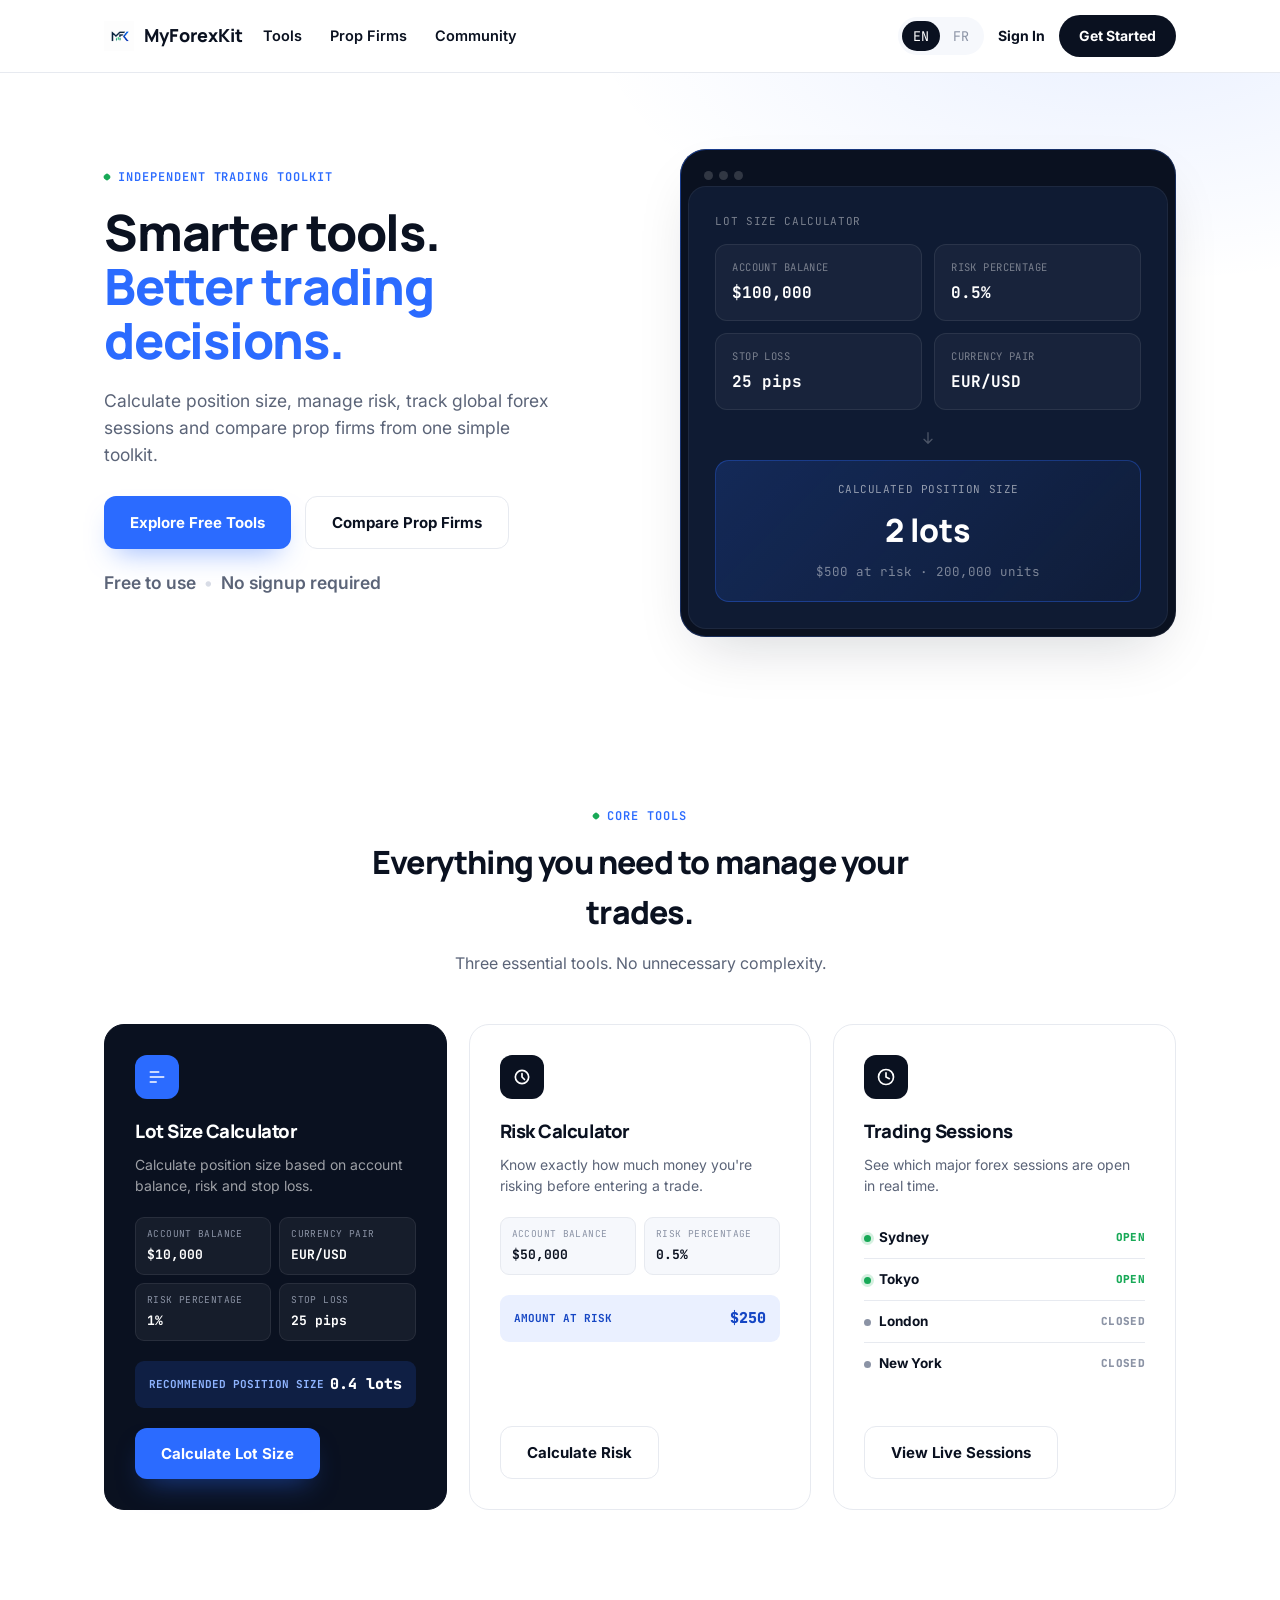
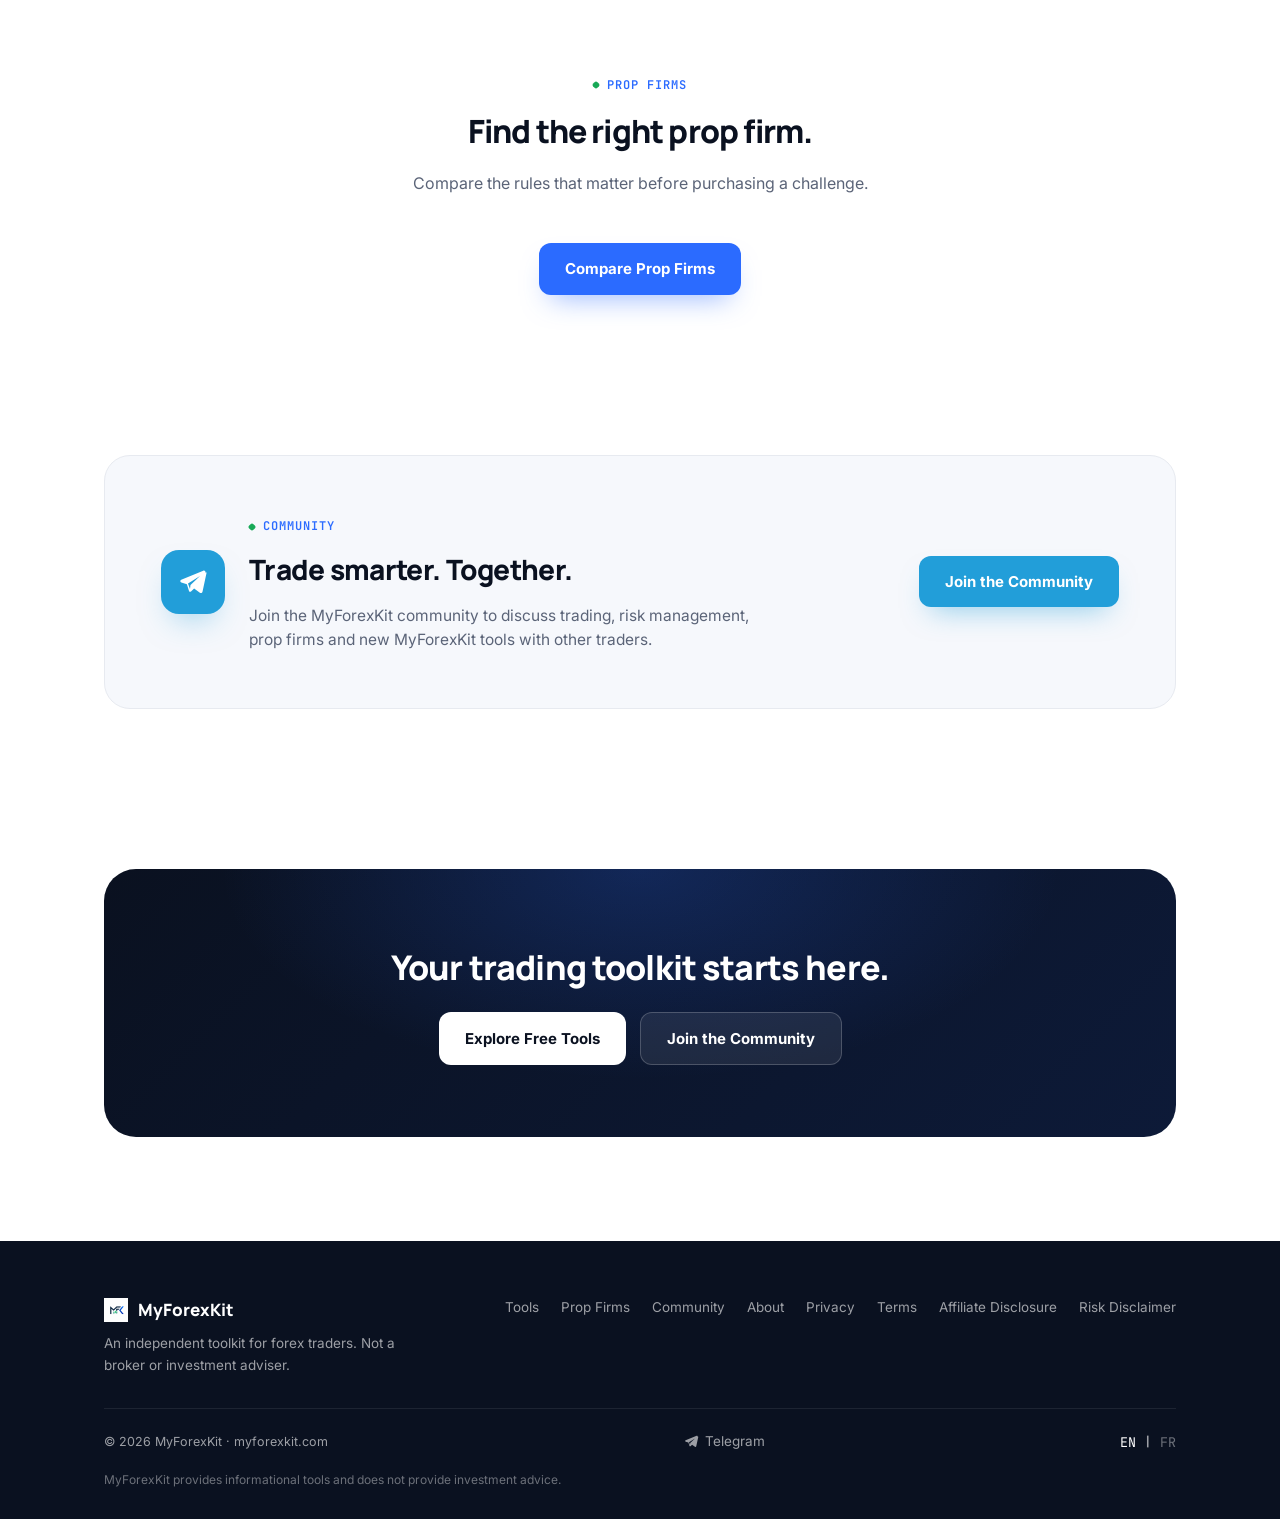
==== commit e2fa98cf: "Restructure site with proper folders" ====
--- a/index.html
+++ b/index.html
@@ -4,7 +4,7 @@
 <meta charset="UTF-8">
 <meta name="viewport" content="width=device-width, initial-scale=1.0">
 <title>MyForexKit — Smarter Tools for Forex Traders</title>
-<meta name="description" content="Calculate risk, size your trades, track global trading sessions and compare prop firms — free, no signup required.">
+<meta name="description" content="Calculate position size, manage risk, track global forex sessions and compare prop firms — free, no signup required.">
 <link href="https://fonts.googleapis.com/css2?family=Manrope:wght@400;500;600;700;800&family=Inter:wght@400;500;600;700&family=JetBrains+Mono:wght@400;500;600&display=swap" rel="stylesheet">
 <link rel="stylesheet" href="css/styles.css">
 </head>
@@ -13,30 +13,34 @@
 <div id="mfk-header"></div>
 
 <section class="hero">
-  <div class="container hero-inner">
-    <span class="eyebrow" data-i18n="hero_eyebrow">Independent trading toolkit</span>
-    <h1><span data-i18n="hero_h1_1">Smarter tools</span> <span class="accent" data-i18n="hero_h1_2">for forex traders.</span></h1>
-    <p data-i18n="hero_sub">Calculate risk, size your trades, track global trading sessions and compare prop firms — all in one place.</p>
-    <div class="hero-ctas">
-      <a href="tools/index.html" class="btn btn-primary" data-i18n="hero_cta_primary">Explore Tools</a>
-      <a href="prop-firms/index.html" class="btn btn-secondary" data-i18n="hero_cta_secondary">Compare Prop Firms</a>
+  <div class="container hero-split">
+    <div class="hero-copy">
+      <span class="eyebrow" data-i18n="hero_eyebrow">Independent trading toolkit</span>
+      <h1><span data-i18n="hero_h1_1">Smarter tools.</span><br><span class="accent" data-i18n="hero_h1_2">Better trading decisions.</span></h1>
+      <p data-i18n="hero_sub">Calculate position size, manage risk, track global forex sessions and compare prop firms from one simple toolkit.</p>
+      <div class="hero-ctas">
+        <a href="tools/index.html" class="btn btn-primary" data-i18n="hero_cta_primary">Explore Free Tools</a>
+        <a href="prop-firms/index.html" class="btn btn-secondary" data-i18n="hero_cta_secondary">Compare Prop Firms</a>
+      </div>
+      <p class="hero-trust"><span data-i18n="hero_trust">Free to use</span><span class="dot">•</span><span data-i18n="hero_trust_2">No signup required</span></p>
     </div>
 
-    <div class="hero-preview">
-      <div class="preview-card">
-        <div class="pi"><svg width="18" height="18" viewBox="0 0 24 24" fill="none"><path d="M4 12h16M4 6h10M4 18h7" stroke="#fff" stroke-width="2" stroke-linecap="round"/></svg></div>
-        <div class="pl" data-i18n="lot_title">Lot Size Calculator</div>
-        <div class="pv" data-i18n="preview_lot">Position size</div>
-      </div>
-      <div class="preview-card">
-        <div class="pi"><svg width="18" height="18" viewBox="0 0 24 24" fill="none"><circle cx="12" cy="12" r="8" stroke="#fff" stroke-width="2"/><path d="M12 8v4l3 3" stroke="#fff" stroke-width="2" stroke-linecap="round"/></svg></div>
-        <div class="pl" data-i18n="preview_risk">Risk per trade</div>
-        <div class="pv pos">0.75%</div>
-      </div>
-      <div class="preview-card">
-        <div class="pi"><svg width="18" height="18" viewBox="0 0 24 24" fill="none"><circle cx="12" cy="12" r="9" stroke="#fff" stroke-width="2"/><path d="M12 7v5l4 2" stroke="#fff" stroke-width="2" stroke-linecap="round"/></svg></div>
-        <div class="pl" data-i18n="sessions_title">Trading Sessions</div>
-        <div class="pv" data-i18n="preview_session">London · NY overlap</div>
+    <div class="product-preview">
+      <div class="product-preview-bar"><span></span><span></span><span></span></div>
+      <div class="product-preview-inner">
+        <div class="pp-label" data-i18n="preview_label">Lot size calculator</div>
+        <div class="pp-grid">
+          <div class="pp-field"><div class="l" data-i18n="field_balance">Account balance</div><div class="v">$100,000</div></div>
+          <div class="pp-field"><div class="l" data-i18n="field_risk">Risk</div><div class="v">0.5%</div></div>
+          <div class="pp-field"><div class="l" data-i18n="field_stoploss">Stop loss</div><div class="v">25 pips</div></div>
+          <div class="pp-field"><div class="l" data-i18n="field_pair">Pair</div><div class="v">EUR/USD</div></div>
+        </div>
+        <div class="pp-arrow"><svg width="16" height="16" viewBox="0 0 24 24" fill="none"><path d="M12 4v16M6 14l6 6 6-6" stroke="currentColor" stroke-width="2" stroke-linecap="round" stroke-linejoin="round"/></svg></div>
+        <div class="pp-result">
+          <div class="l" data-i18n="preview_result_label">Calculated position size</div>
+          <div class="v" id="preview-result">—</div>
+          <div class="sub" id="preview-sub">—</div>
+        </div>
       </div>
     </div>
   </div>
@@ -45,28 +49,78 @@
 <section class="reveal">
   <div class="container">
     <div class="section-head">
-      <span class="eyebrow" data-i18n="tools_eyebrow">Free tools</span>
-      <h2 data-i18n="tools_h2">Essential tools. Nothing you don't need.</h2>
+      <span class="eyebrow" data-i18n="tools_eyebrow">Core tools</span>
+      <h2 data-i18n="tools_h2">Everything you need to manage your trades.</h2>
+      <p data-i18n="tools_sub">Three essential tools. No unnecessary complexity.</p>
     </div>
     <div class="tools-grid-3">
-      <div class="tool-feature-card">
+
+      <div class="tool-feature-card primary">
         <div class="icon"><svg width="20" height="20" viewBox="0 0 24 24" fill="none"><path d="M4 12h16M4 6h10M4 18h7" stroke="#fff" stroke-width="2" stroke-linecap="round"/></svg></div>
         <h3 data-i18n="lot_title">Lot Size Calculator</h3>
         <p data-i18n="lot_desc">Calculate position size based on account balance, risk and stop loss.</p>
-        <a href="tools/lot-size-calculator/index.html" class="btn btn-secondary" data-i18n="lot_cta">Calculate Lot Size</a>
+        <div class="mini-fields">
+          <div class="mini-field"><div class="l" data-i18n="field_balance">Account</div><div class="v">$10,000</div></div>
+          <div class="mini-field"><div class="l" data-i18n="field_pair">Pair</div><div class="v">EUR/USD</div></div>
+          <div class="mini-field"><div class="l" data-i18n="field_risk">Risk</div><div class="v">1%</div></div>
+          <div class="mini-field"><div class="l" data-i18n="field_stoploss">Stop loss</div><div class="v">25 pips</div></div>
+        </div>
+        <div class="mini-output"><span class="l" data-i18n="result_lotsize">Position size</span><span class="v" id="card-lot-result">—</span></div>
+        <a href="tools/lot-size-calculator/index.html" class="btn btn-primary" data-i18n="lot_cta">Calculate Lot Size →</a>
       </div>
+
       <div class="tool-feature-card">
         <div class="icon"><svg width="20" height="20" viewBox="0 0 24 24" fill="none"><circle cx="12" cy="12" r="8" stroke="#fff" stroke-width="2"/><path d="M12 8v4l3 3" stroke="#fff" stroke-width="2" stroke-linecap="round"/></svg></div>
         <h3 data-i18n="risk_title">Risk Calculator</h3>
         <p data-i18n="risk_desc">Know exactly how much money you're risking before entering a trade.</p>
-        <a href="tools/risk-calculator/index.html" class="btn btn-secondary" data-i18n="risk_cta">Calculate Risk</a>
+        <div class="mini-fields">
+          <div class="mini-field"><div class="l" data-i18n="field_balance">Account balance</div><div class="v">$50,000</div></div>
+          <div class="mini-field"><div class="l" data-i18n="field_risk">Risk</div><div class="v">0.5%</div></div>
+        </div>
+        <div class="mini-output"><span class="l" data-i18n="risk_result_atrisk">Amount at risk</span><span class="v" id="card-risk-result">—</span></div>
+        <a href="tools/risk-calculator/index.html" class="btn btn-secondary" data-i18n="risk_cta">Calculate Risk →</a>
       </div>
+
       <div class="tool-feature-card">
         <div class="icon"><svg width="20" height="20" viewBox="0 0 24 24" fill="none"><circle cx="12" cy="12" r="9" stroke="#fff" stroke-width="2"/><path d="M12 7v5l4 2" stroke="#fff" stroke-width="2" stroke-linecap="round"/></svg></div>
         <h3 data-i18n="sessions_title">Trading Sessions</h3>
         <p data-i18n="sessions_desc">See which major forex sessions are open in real time.</p>
-        <a href="tools/trading-sessions/index.html" class="btn btn-secondary" data-i18n="sessions_cta">View Sessions</a>
+        <div class="session-mini-list" id="session-mini-list"></div>
+        <div class="session-overlap-mini" id="session-overlap-mini">🟢 <span data-i18n="timeline_overlap">London – New York overlap</span></div>
+        <a href="tools/trading-sessions/index.html" class="btn btn-secondary" data-i18n="sessions_cta">View Live Sessions →</a>
       </div>
+
+    </div>
+  </div>
+</section>
+
+<section class="reveal">
+  <div class="container">
+    <div class="section-head">
+      <span class="eyebrow" data-i18n="propfirms_eyebrow">Prop firms</span>
+      <h2 data-i18n="propfirms_home_h2">Find the right prop firm.</h2>
+      <p data-i18n="propfirms_home_desc">Compare the rules that matter before purchasing a challenge.</p>
+    </div>
+    <div style="text-align:center;">
+      <a href="prop-firms/index.html" class="btn btn-primary" data-i18n="propfirms_home_cta">Compare Prop Firms →</a>
+    </div>
+  </div>
+</section>
+
+<section class="reveal" id="community">
+  <div class="container">
+    <div class="community-wrap">
+      <div style="display:flex; align-items:center; gap:24px; flex-wrap:wrap;">
+        <div class="community-icon-wrap">
+          <svg width="30" height="30" viewBox="0 0 24 24" fill="#fff"><path d="M21.9 4.4c.3-1.1-.7-1.9-1.7-1.5L2.6 10.1c-1 .4-1 1.9.1 2.2l4.4 1.4 1.7 5.4c.2.7 1.1.9 1.6.4l2.5-2.4 4.6 3.4c.8.6 1.9.2 2.1-.8l3.3-15.3zM8 13.2l9.6-6-7.6 7.1-.4 3.3-1.6-4.4z"/></svg>
+        </div>
+        <div class="community-copy">
+          <span class="eyebrow">Community</span>
+          <h2 data-i18n="community_h2">Trade smarter. Together.</h2>
+          <p data-i18n="community_text">Join the MyForexKit community to discuss trading, risk management, prop firms and new MyForexKit tools with other traders.</p>
+        </div>
+      </div>
+      <a href="https://t.me/myforexkit" target="_blank" rel="noopener" class="btn btn-tg" data-i18n="community_cta">Join the Community →</a>
     </div>
   </div>
 </section>
@@ -74,10 +128,10 @@
 <section class="reveal">
   <div class="container">
     <div class="final-cta">
-      <h2 data-i18n="final_h2">Trade with better tools.</h2>
+      <h2 data-i18n="final_h2">Your trading toolkit starts here.</h2>
       <div class="final-cta-btns">
-        <a href="tools/index.html" class="btn btn-white" data-i18n="hero_cta_primary">Explore Tools</a>
-        <a href="prop-firms/index.html" class="btn btn-ghost" data-i18n="hero_cta_secondary">Compare Prop Firms</a>
+        <a href="tools/index.html" class="btn btn-white" data-i18n="hero_cta_primary">Explore Free Tools</a>
+        <a href="https://t.me/myforexkit" target="_blank" rel="noopener" class="btn btn-ghost" data-i18n="final_cta_2">Join the Community</a>
       </div>
     </div>
   </div>
@@ -85,11 +139,55 @@
 
 <div id="mfk-footer"></div>
 
+<script src="js/calculations.js"></script>
 <script src="js/i18n.js"></script>
 <script src="js/auth.js"></script>
 <script src="js/components.js"></script>
 <script>
   MFKComponents.mount("./");
+
+  // Hero product preview — computed by the real calculator logic, not a fake number.
+  (function(){
+    const pipInfo = MFK.pipValuePerLotInAccountCurrency("EUR/USD", "USD", null);
+    const result = MFK.computeLotSize({ accountBalance: 100000, riskPercent: 0.5, stopLossPips: 25, pipValuePerLot: pipInfo.value });
+    if(result.ok){
+      document.getElementById('preview-result').textContent = result.positionSizeLots + ' lots';
+      document.getElementById('preview-sub').textContent = new Intl.NumberFormat('en-US',{style:'currency',currency:'USD',maximumFractionDigits:0}).format(result.riskAmount) + ' at risk · ' + result.units.toLocaleString() + ' units';
+    }
+  })();
+
+  // Card mini-results — also computed from real logic.
+  (function(){
+    const pipInfo = MFK.pipValuePerLotInAccountCurrency("EUR/USD", "USD", null);
+    const lotResult = MFK.computeLotSize({ accountBalance: 10000, riskPercent: 1, stopLossPips: 25, pipValuePerLot: pipInfo.value });
+    if(lotResult.ok) document.getElementById('card-lot-result').textContent = lotResult.positionSizeLots + ' lots';
+
+    const riskResult = MFK.computeRisk({ accountBalance: 50000, riskPercent: 0.5 });
+    if(riskResult.ok) document.getElementById('card-risk-result').textContent = new Intl.NumberFormat('en-US',{style:'currency',currency:'USD',maximumFractionDigits:0}).format(riskResult.riskAmount);
+  })();
+
+  // Live session mini-status — real timezone logic, not faked.
+  function renderSessionMini(){
+    const sessions = MFK.computeSessions(new Date());
+    const lang = window.MFKi18n ? window.MFKi18n.getLang() : 'en';
+    const t = window.MFKi18n ? window.MFKi18n.t : (k)=>k;
+    const list = document.getElementById('session-mini-list');
+    list.innerHTML = sessions.map(s=>{
+      const name = lang==='fr' ? s.nameFr : s.name;
+      return `<div class="session-mini-row">
+        <span class="name"><span class="dot ${s.isOpen?'on':'off'}"></span>${name}</span>
+        <span class="stat ${s.isOpen?'on':'off'}">${s.isOpen ? t('sessions_open') : t('sessions_closed')}</span>
+      </div>`;
+    }).join('');
+    const london = sessions.find(s=>s.key==='london');
+    const ny = sessions.find(s=>s.key==='newyork');
+    const overlapOpen = london.isOpen && ny.isOpen;
+    document.getElementById('session-overlap-mini').style.display = overlapOpen ? 'flex' : 'none';
+  }
+  renderSessionMini();
+  setInterval(renderSessionMini, 30000);
+  document.querySelectorAll('.lang-toggle button, .footer-lang button').forEach(b=>b.addEventListener('click', ()=> setTimeout(renderSessionMini, 0)));
+
   const io = new IntersectionObserver((entries)=>{
     entries.forEach(e=>{ if(e.isIntersecting){ e.target.classList.add('in'); io.unobserve(e.target);} });
   },{threshold:0.12});
--- a/css/styles.css
+++ b/css/styles.css
@@ -5,6 +5,7 @@
   --white:#FFFFFF;
   --blue:#2B6BFF;
   --blue-2:#1546C4;
+  --blue-soft:#EAF0FF;
   --green:#18A957;
   --green-soft:#E7F8ED;
   --red:#DC2626;
@@ -12,11 +13,15 @@
   --slate:#5B6478;
   --slate-light:#8B93A5;
   --line:#E7EAF0;
+  --line-strong:#D8DCE6;
   --panel:#F6F8FC;
   --radius:20px;
   --radius-sm:12px;
-  --shadow:0 20px 50px -18px rgba(10,17,32,0.16);
+  --radius-lg:26px;
+  --shadow:0 24px 60px -20px rgba(10,17,32,0.18);
   --shadow-sm:0 8px 24px -12px rgba(10,17,32,0.12);
+  --shadow-xs:0 2px 8px -2px rgba(10,17,32,0.08);
+  --ease:cubic-bezier(0.16,1,0.3,1);
   --display:'Manrope','Inter',sans-serif;
   --body:'Inter',sans-serif;
   --mono:'JetBrains Mono',monospace;
@@ -28,7 +33,8 @@
 a{color:inherit;text-decoration:none;}
 button{font-family:inherit;cursor:pointer;border:none;background:none;}
 .container{max-width:1120px;margin:0 auto;padding:0 24px;}
-h1,h2,h3,h4{font-family:var(--display);font-weight:800;letter-spacing:-0.02em;color:var(--navy);}
+h1,h2,h3,h4{font-family:var(--display);font-weight:800;letter-spacing:-0.025em;color:var(--navy);}
+::selection{background:var(--blue);color:#fff;}
 :focus-visible{outline:2.5px solid var(--blue);outline-offset:3px;border-radius:6px;}
 @media (prefers-reduced-motion:reduce){*{animation-duration:0.01ms !important;transition-duration:0.01ms !important;}}
 
@@ -65,23 +71,48 @@
 body.menu-open .burger span:nth-child(3){transform:translateY(-7px) rotate(-45deg);}
 @media (max-width:860px){ .nav-links,.nav-right{display:none;} .burger{display:block;} }
 
-/* ===== Hero ===== */
-.hero{position:relative;overflow:hidden;padding:88px 0 64px;background:radial-gradient(800px 420px at 82% -10%, rgba(43,107,255,0.09), transparent 60%);}
-.hero-inner{max-width:680px;margin:0 auto;text-align:center;}
-.hero h1{font-size:46px;line-height:1.1;margin:16px 0 18px;}
-.hero h1 .accent{color:var(--blue);}
-.hero p{font-size:17.5px;color:var(--slate);max-width:520px;margin:0 auto 30px;}
-.hero-ctas{display:flex;gap:14px;justify-content:center;flex-wrap:wrap;}
-
-.btn{padding:14px 26px;border-radius:12px;font-weight:700;font-size:15px;display:inline-flex;align-items:center;gap:8px;transition:all .2s ease;}
+/* ===== Hero (two-column) ===== */
+.hero{position:relative;overflow:hidden;padding:76px 0 84px;background:radial-gradient(900px 460px at 88% -10%, rgba(43,107,255,0.10), transparent 60%);}
+.hero-split{display:grid;grid-template-columns:1.05fr 1fr;gap:56px;align-items:center;}
+.hero-copy h1{font-size:50px;line-height:1.08;margin:18px 0 20px;}
+.hero-copy h1 .accent{color:var(--blue);}
+.hero-copy p{font-size:17.5px;color:var(--slate);max-width:460px;margin-bottom:28px;}
+.hero-ctas{display:flex;gap:14px;flex-wrap:wrap;margin-bottom:20px;}
+.hero-trust{font-size:13px;color:var(--slate-light);font-weight:600;}
+.hero-trust .dot{color:var(--line-strong);margin:0 8px;}
+@media (max-width:960px){ .hero-split{grid-template-columns:1fr;} .hero-copy{text-align:center;} .hero-copy p{margin-left:auto;margin-right:auto;} .hero-ctas{justify-content:center;} }
+@media (max-width:600px){ .hero-copy h1{font-size:34px;} }
+
+/* Product preview panel — real calculator output, not a fake dashboard */
+.product-preview{background:var(--navy);border-radius:var(--radius-lg);padding:8px;box-shadow:var(--shadow);position:relative;}
+.product-preview::before{content:'';position:absolute;inset:0;border-radius:var(--radius-lg);padding:1px;background:linear-gradient(135deg,rgba(43,107,255,0.5),rgba(255,255,255,0.05));-webkit-mask:linear-gradient(#fff 0 0) content-box,linear-gradient(#fff 0 0);-webkit-mask-composite:xor;mask-composite:exclude;pointer-events:none;}
+.product-preview-bar{display:flex;gap:6px;padding:14px 16px 6px;}
+.product-preview-bar span{width:9px;height:9px;border-radius:50%;background:rgba(255,255,255,0.16);}
+.product-preview-inner{background:var(--navy-2);border-radius:calc(var(--radius-lg) - 8px);padding:26px;border:1px solid rgba(255,255,255,0.06);}
+.pp-label{font-size:11px;color:rgba(255,255,255,0.45);font-family:var(--mono);text-transform:uppercase;letter-spacing:0.06em;margin-bottom:14px;}
+.pp-grid{display:grid;grid-template-columns:1fr 1fr;gap:12px;margin-bottom:20px;}
+.pp-field{background:rgba(255,255,255,0.04);border:1px solid rgba(255,255,255,0.08);border-radius:12px;padding:14px 16px;}
+.pp-field .l{font-size:10.5px;color:rgba(255,255,255,0.42);font-family:var(--mono);text-transform:uppercase;letter-spacing:0.04em;margin-bottom:6px;}
+.pp-field .v{font-size:16px;font-weight:700;color:#fff;font-family:var(--mono);}
+.pp-arrow{display:flex;justify-content:center;margin:6px 0 14px;color:rgba(255,255,255,0.25);}
+.pp-result{background:linear-gradient(135deg, rgba(43,107,255,0.18), rgba(43,107,255,0.03));border:1px solid rgba(43,107,255,0.35);border-radius:14px;padding:20px;text-align:center;}
+.pp-result .l{font-size:11px;color:rgba(255,255,255,0.55);font-family:var(--mono);text-transform:uppercase;letter-spacing:0.05em;margin-bottom:8px;}
+.pp-result .v{font-size:32px;font-weight:800;font-family:var(--display);color:#fff;}
+.pp-result .sub{font-size:12.5px;color:rgba(255,255,255,0.45);margin-top:6px;font-family:var(--mono);}
+@media (max-width:960px){.product-preview{max-width:440px;margin:0 auto;}}
+
+.btn{padding:14px 26px;border-radius:12px;font-weight:700;font-size:15px;display:inline-flex;align-items:center;gap:8px;transition:transform .22s var(--ease),box-shadow .22s var(--ease),background-color .22s var(--ease),border-color .22s var(--ease);}
+.btn:active{transform:translateY(0) scale(0.98);}
 .btn-primary{background:var(--blue);color:#fff;box-shadow:0 14px 28px -12px rgba(43,107,255,0.5);}
-.btn-primary:hover{background:var(--blue-2);transform:translateY(-2px);}
+.btn-primary:hover{background:var(--blue-2);transform:translateY(-2px);box-shadow:0 18px 34px -14px rgba(43,107,255,0.6);}
 .btn-secondary{background:#fff;color:var(--navy);border:1.5px solid var(--line);}
-.btn-secondary:hover{border-color:var(--navy);transform:translateY(-2px);}
+.btn-secondary:hover{border-color:var(--navy);transform:translateY(-2px);box-shadow:var(--shadow-xs);}
 .btn-white{background:#fff;color:var(--navy);}
 .btn-white:hover{background:var(--panel);transform:translateY(-2px);}
 .btn-ghost{background:rgba(255,255,255,0.08);color:#fff;border:1.5px solid rgba(255,255,255,0.2);}
 .btn-ghost:hover{background:rgba(255,255,255,0.14);transform:translateY(-2px);}
+.btn-tg{background:#229ED9;color:#fff;box-shadow:0 14px 28px -12px rgba(34,158,217,0.5);}
+.btn-tg:hover{background:#1B8CC2;transform:translateY(-2px);}
 
 /* Mini tool preview strip in hero */
 .hero-preview{display:grid;grid-template-columns:repeat(3,1fr);gap:16px;max-width:760px;margin:56px auto 0;}
@@ -98,15 +129,46 @@
 .section-head h2{font-size:32px;margin-top:12px;}
 .section-head p{color:var(--slate);font-size:16px;margin-top:14px;}
 
-/* Tools grid — 3 cards only */
-.tools-grid-3{display:grid;grid-template-columns:repeat(3,1fr);gap:24px;}
+/* Tools grid — 3 premium product cards */
+.tools-grid-3{display:grid;grid-template-columns:repeat(3,1fr);gap:22px;align-items:stretch;}
 @media (max-width:860px){.tools-grid-3{grid-template-columns:1fr;}}
-.tool-feature-card{background:var(--panel);border:1px solid var(--line);border-radius:var(--radius);padding:34px;transition:transform .25s ease,box-shadow .25s ease,background .25s ease;display:flex;flex-direction:column;}
-.tool-feature-card:hover{transform:translateY(-6px);box-shadow:var(--shadow-sm);background:#fff;}
-.tool-feature-card .icon{width:46px;height:46px;border-radius:13px;background:var(--navy);display:flex;align-items:center;justify-content:center;margin-bottom:20px;}
-.tool-feature-card h3{font-size:19px;margin-bottom:10px;}
-.tool-feature-card p{color:var(--slate);font-size:14.5px;flex:1;margin-bottom:20px;}
-.tool-feature-card .btn{align-self:flex-start;}
+.tool-feature-card{background:#fff;border:1px solid var(--line);border-radius:var(--radius);padding:30px;transition:transform .28s var(--ease),box-shadow .28s var(--ease),border-color .28s var(--ease);display:flex;flex-direction:column;}
+.tool-feature-card:hover{transform:translateY(-6px);box-shadow:var(--shadow-sm);border-color:var(--line-strong);}
+.tool-feature-card.primary{background:var(--navy);border-color:var(--navy);}
+.tool-feature-card .icon{width:44px;height:44px;border-radius:12px;background:var(--navy);display:flex;align-items:center;justify-content:center;margin-bottom:18px;}
+.tool-feature-card.primary .icon{background:var(--blue);}
+.tool-feature-card h3{font-size:18.5px;margin-bottom:8px;}
+.tool-feature-card.primary h3{color:#fff;}
+.tool-feature-card p{color:var(--slate);font-size:14px;margin-bottom:20px;}
+.tool-feature-card.primary p{color:rgba(255,255,255,0.6);}
+.tool-feature-card .btn{align-self:flex-start;margin-top:auto;}
+
+/* Mini input preview inside product cards */
+.mini-fields{display:grid;grid-template-columns:1fr 1fr;gap:8px;margin-bottom:20px;}
+.mini-field{background:var(--panel);border:1px solid var(--line);border-radius:9px;padding:9px 11px;}
+.tool-feature-card.primary .mini-field{background:rgba(255,255,255,0.05);border-color:rgba(255,255,255,0.08);}
+.mini-field .l{font-size:9.5px;color:var(--slate-light);font-family:var(--mono);text-transform:uppercase;letter-spacing:0.04em;margin-bottom:3px;}
+.mini-field .v{font-size:13px;font-weight:700;color:var(--navy);font-family:var(--mono);}
+.tool-feature-card.primary .mini-field .v{color:#fff;}
+.mini-output{background:var(--blue-soft);border-radius:9px;padding:12px 14px;margin-bottom:20px;display:flex;justify-content:space-between;align-items:center;}
+.tool-feature-card.primary .mini-output{background:rgba(43,107,255,0.16);}
+.mini-output .l{font-size:11px;color:var(--blue-2);font-weight:700;font-family:var(--mono);text-transform:uppercase;}
+.tool-feature-card.primary .mini-output .l{color:#8FB4FF;}
+.mini-output .v{font-size:15px;font-weight:800;color:var(--blue-2);font-family:var(--mono);}
+.tool-feature-card.primary .mini-output .v{color:#fff;}
+
+/* Live sessions mini list inside the sessions card */
+.session-mini-list{display:flex;flex-direction:column;gap:0;margin-bottom:20px;}
+.session-mini-row{display:flex;justify-content:space-between;align-items:center;padding:10px 0;border-bottom:1px solid var(--line);}
+.session-mini-row:last-child{border-bottom:none;}
+.session-mini-row .name{font-size:13.5px;font-weight:700;color:var(--navy);}
+.session-mini-row .dot{width:7px;height:7px;border-radius:50%;display:inline-block;margin-right:8px;}
+.session-mini-row .dot.on{background:var(--green);box-shadow:0 0 0 3px rgba(24,169,87,0.18);}
+.session-mini-row .dot.off{background:var(--slate-light);}
+.session-mini-row .stat{font-size:11px;font-weight:800;font-family:var(--mono);text-transform:uppercase;letter-spacing:0.03em;}
+.session-mini-row .stat.on{color:var(--green);}
+.session-mini-row .stat.off{color:var(--slate-light);}
+.session-overlap-mini{background:var(--green-soft);color:var(--green);font-size:11.5px;font-weight:700;padding:8px 12px;border-radius:9px;margin-bottom:20px;display:flex;align-items:center;gap:6px;}
 
 /* ===== Tool page shared ===== */
 .tool-page-hero{padding:52px 0 36px;background:radial-gradient(700px 360px at 85% -10%, rgba(43,107,255,0.07), transparent 60%);border-bottom:1px solid var(--line);}
@@ -230,6 +292,14 @@
 .favorite-chip{display:inline-flex;align-items:center;gap:8px;background:#fff;border:1px solid var(--line);border-radius:999px;padding:8px 14px;font-size:13px;font-weight:700;margin:0 8px 8px 0;}
 .favorite-chip button{color:var(--slate-light);font-weight:800;}
 
+/* Community */
+.community-wrap{background:var(--panel);border:1px solid var(--line);border-radius:var(--radius-lg);padding:56px;display:flex;align-items:center;justify-content:space-between;gap:40px;flex-wrap:wrap;}
+.community-copy{max-width:520px;}
+.community-copy h2{font-size:28px;margin-top:12px;margin-bottom:12px;}
+.community-copy p{color:var(--slate);font-size:15.5px;}
+.community-icon-wrap{width:64px;height:64px;border-radius:18px;background:#229ED9;display:flex;align-items:center;justify-content:center;flex-shrink:0;box-shadow:0 16px 32px -14px rgba(34,158,217,0.5);}
+@media (max-width:760px){.community-wrap{padding:36px 24px;flex-direction:column;text-align:center;}.community-copy{text-align:center;}}
+
 /* Final CTA */
 .final-cta{background:linear-gradient(135deg,var(--navy) 0%,#0D1A38 100%);border-radius:32px;padding:72px 40px;text-align:center;position:relative;overflow:hidden;}
 .final-cta::before{content:'';position:absolute;inset:0;background:radial-gradient(600px 300px at 50% 0%, rgba(43,107,255,0.22), transparent 70%);}
@@ -246,6 +316,11 @@
 .footer-links a:hover{color:#fff;}
 .footer-bottom{display:flex;justify-content:space-between;align-items:center;padding-top:22px;flex-wrap:wrap;gap:12px;}
 .footer-bottom p{font-size:12.5px;}
+.footer-lang{display:flex;align-items:center;gap:8px;font-family:var(--mono);font-size:12.5px;font-weight:700;}
+.footer-lang button{color:rgba(255,255,255,0.4);}
+.footer-lang button.active{color:#fff;}
+.footer-tg{display:inline-flex;align-items:center;gap:6px;color:rgba(255,255,255,0.6);font-size:13.5px;}
+.footer-tg:hover{color:#fff;}
 .footer-disclaimer{font-size:12px;color:rgba(255,255,255,0.4);max-width:900px;line-height:1.7;margin-top:18px;}
 
 .reveal{opacity:0;transform:translateY(16px);transition:opacity .6s ease,transform .6s ease;}
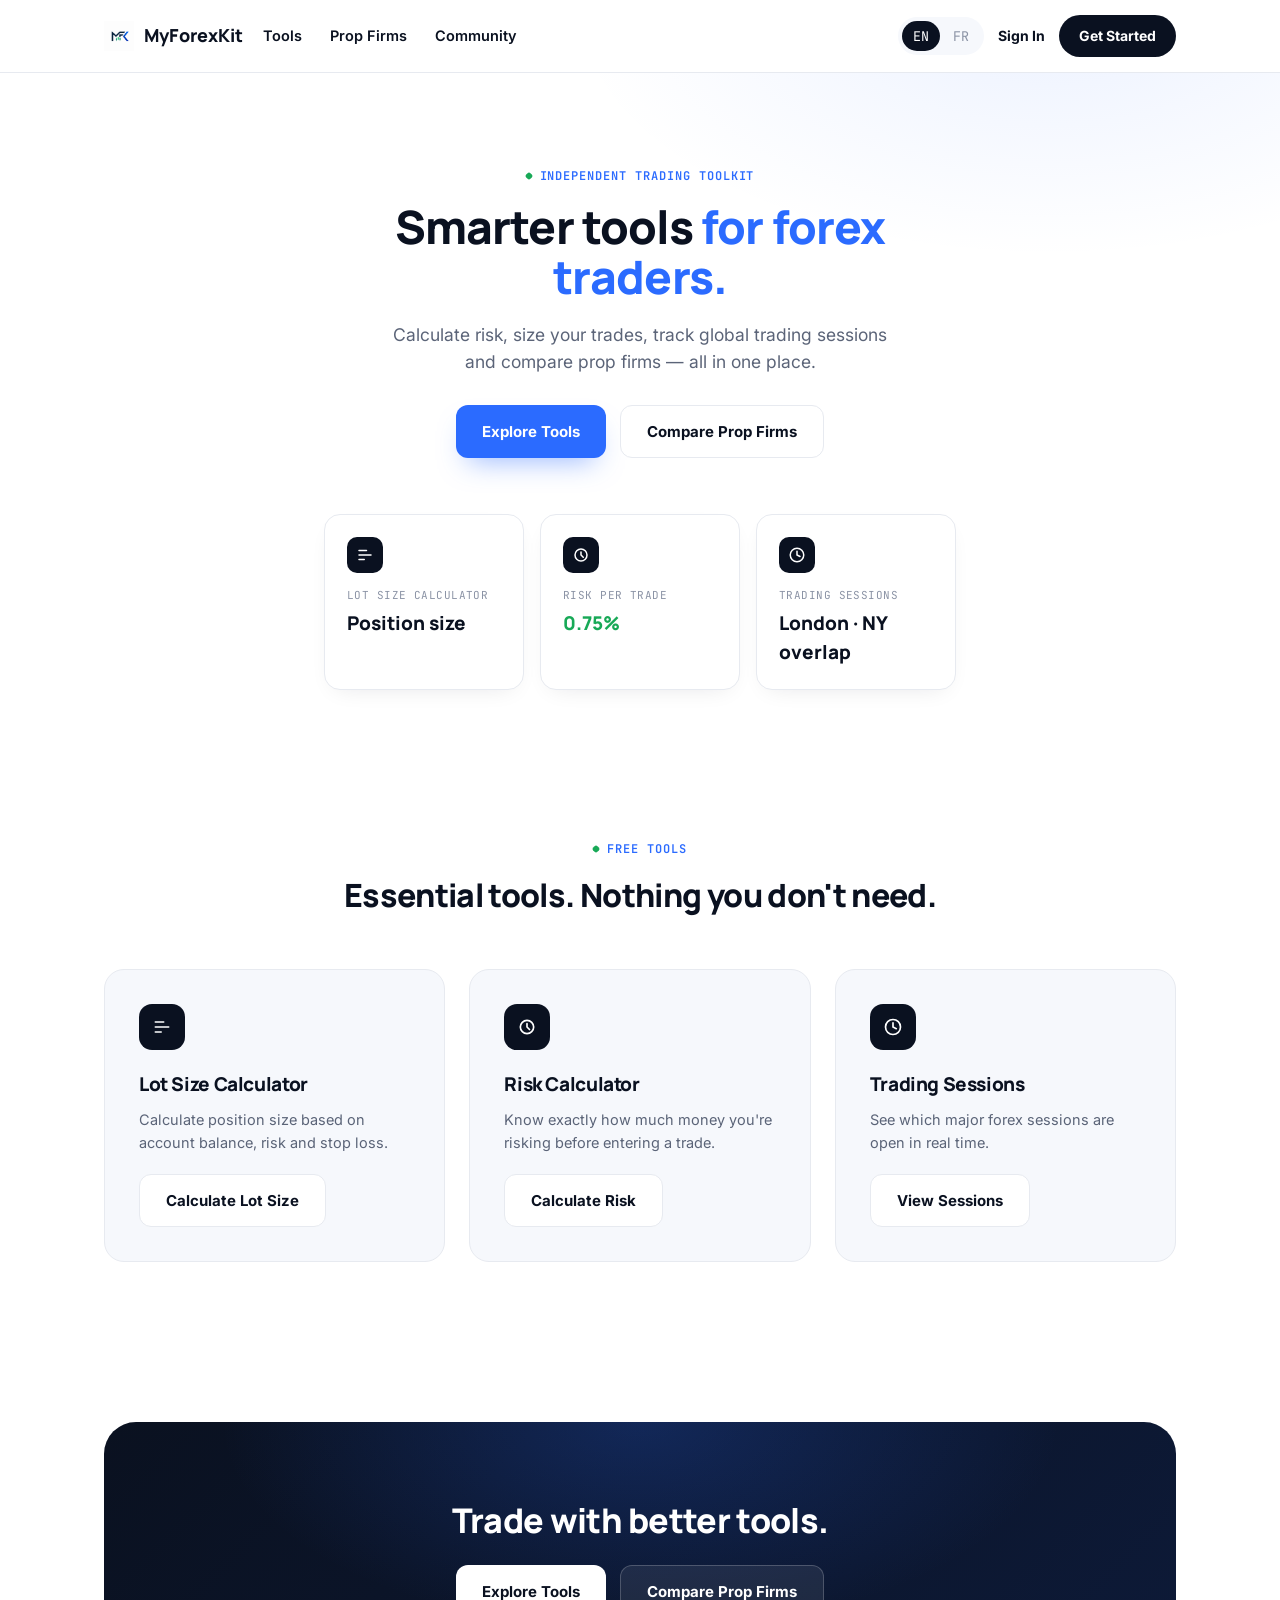
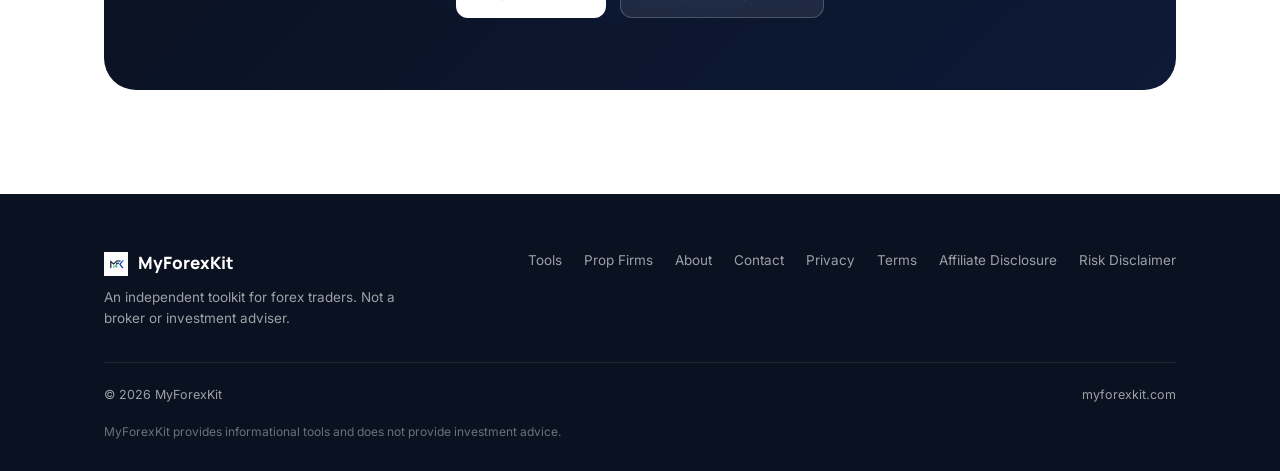
==== commit 108ae5fb: "Restructure site with proper folders" ====
--- a/index.html
+++ b/index.html
@@ -4,7 +4,7 @@
 <meta charset="UTF-8">
 <meta name="viewport" content="width=device-width, initial-scale=1.0">
 <title>MyForexKit — Smarter Tools for Forex Traders</title>
-<meta name="description" content="Calculate position size, manage risk, track global forex sessions and compare prop firms — free, no signup required.">
+<meta name="description" content="Calculate risk, size your trades, track global trading sessions and compare prop firms — free, no signup required.">
 <link href="https://fonts.googleapis.com/css2?family=Manrope:wght@400;500;600;700;800&family=Inter:wght@400;500;600;700&family=JetBrains+Mono:wght@400;500;600&display=swap" rel="stylesheet">
 <link rel="stylesheet" href="css/styles.css">
 </head>
@@ -13,34 +13,30 @@
 <div id="mfk-header"></div>
 
 <section class="hero">
-  <div class="container hero-split">
-    <div class="hero-copy">
-      <span class="eyebrow" data-i18n="hero_eyebrow">Independent trading toolkit</span>
-      <h1><span data-i18n="hero_h1_1">Smarter tools.</span><br><span class="accent" data-i18n="hero_h1_2">Better trading decisions.</span></h1>
-      <p data-i18n="hero_sub">Calculate position size, manage risk, track global forex sessions and compare prop firms from one simple toolkit.</p>
-      <div class="hero-ctas">
-        <a href="tools/index.html" class="btn btn-primary" data-i18n="hero_cta_primary">Explore Free Tools</a>
-        <a href="prop-firms/index.html" class="btn btn-secondary" data-i18n="hero_cta_secondary">Compare Prop Firms</a>
-      </div>
-      <p class="hero-trust"><span data-i18n="hero_trust">Free to use</span><span class="dot">•</span><span data-i18n="hero_trust_2">No signup required</span></p>
+  <div class="container hero-inner">
+    <span class="eyebrow" data-i18n="hero_eyebrow">Independent trading toolkit</span>
+    <h1><span data-i18n="hero_h1_1">Smarter tools</span> <span class="accent" data-i18n="hero_h1_2">for forex traders.</span></h1>
+    <p data-i18n="hero_sub">Calculate risk, size your trades, track global trading sessions and compare prop firms — all in one place.</p>
+    <div class="hero-ctas">
+      <a href="tools/index.html" class="btn btn-primary" data-i18n="hero_cta_primary">Explore Tools</a>
+      <a href="prop-firms/index.html" class="btn btn-secondary" data-i18n="hero_cta_secondary">Compare Prop Firms</a>
     </div>
 
-    <div class="product-preview">
-      <div class="product-preview-bar"><span></span><span></span><span></span></div>
-      <div class="product-preview-inner">
-        <div class="pp-label" data-i18n="preview_label">Lot size calculator</div>
-        <div class="pp-grid">
-          <div class="pp-field"><div class="l" data-i18n="field_balance">Account balance</div><div class="v">$100,000</div></div>
-          <div class="pp-field"><div class="l" data-i18n="field_risk">Risk</div><div class="v">0.5%</div></div>
-          <div class="pp-field"><div class="l" data-i18n="field_stoploss">Stop loss</div><div class="v">25 pips</div></div>
-          <div class="pp-field"><div class="l" data-i18n="field_pair">Pair</div><div class="v">EUR/USD</div></div>
-        </div>
-        <div class="pp-arrow"><svg width="16" height="16" viewBox="0 0 24 24" fill="none"><path d="M12 4v16M6 14l6 6 6-6" stroke="currentColor" stroke-width="2" stroke-linecap="round" stroke-linejoin="round"/></svg></div>
-        <div class="pp-result">
-          <div class="l" data-i18n="preview_result_label">Calculated position size</div>
-          <div class="v" id="preview-result">—</div>
-          <div class="sub" id="preview-sub">—</div>
-        </div>
+    <div class="hero-preview">
+      <div class="preview-card">
+        <div class="pi"><svg width="18" height="18" viewBox="0 0 24 24" fill="none"><path d="M4 12h16M4 6h10M4 18h7" stroke="#fff" stroke-width="2" stroke-linecap="round"/></svg></div>
+        <div class="pl" data-i18n="lot_title">Lot Size Calculator</div>
+        <div class="pv" data-i18n="preview_lot">Position size</div>
+      </div>
+      <div class="preview-card">
+        <div class="pi"><svg width="18" height="18" viewBox="0 0 24 24" fill="none"><circle cx="12" cy="12" r="8" stroke="#fff" stroke-width="2"/><path d="M12 8v4l3 3" stroke="#fff" stroke-width="2" stroke-linecap="round"/></svg></div>
+        <div class="pl" data-i18n="preview_risk">Risk per trade</div>
+        <div class="pv pos">0.75%</div>
+      </div>
+      <div class="preview-card">
+        <div class="pi"><svg width="18" height="18" viewBox="0 0 24 24" fill="none"><circle cx="12" cy="12" r="9" stroke="#fff" stroke-width="2"/><path d="M12 7v5l4 2" stroke="#fff" stroke-width="2" stroke-linecap="round"/></svg></div>
+        <div class="pl" data-i18n="sessions_title">Trading Sessions</div>
+        <div class="pv" data-i18n="preview_session">London · NY overlap</div>
       </div>
     </div>
   </div>
@@ -49,78 +45,28 @@
 <section class="reveal">
   <div class="container">
     <div class="section-head">
-      <span class="eyebrow" data-i18n="tools_eyebrow">Core tools</span>
-      <h2 data-i18n="tools_h2">Everything you need to manage your trades.</h2>
-      <p data-i18n="tools_sub">Three essential tools. No unnecessary complexity.</p>
+      <span class="eyebrow" data-i18n="tools_eyebrow">Free tools</span>
+      <h2 data-i18n="tools_h2">Essential tools. Nothing you don't need.</h2>
     </div>
     <div class="tools-grid-3">
-
-      <div class="tool-feature-card primary">
+      <div class="tool-feature-card">
         <div class="icon"><svg width="20" height="20" viewBox="0 0 24 24" fill="none"><path d="M4 12h16M4 6h10M4 18h7" stroke="#fff" stroke-width="2" stroke-linecap="round"/></svg></div>
         <h3 data-i18n="lot_title">Lot Size Calculator</h3>
         <p data-i18n="lot_desc">Calculate position size based on account balance, risk and stop loss.</p>
-        <div class="mini-fields">
-          <div class="mini-field"><div class="l" data-i18n="field_balance">Account</div><div class="v">$10,000</div></div>
-          <div class="mini-field"><div class="l" data-i18n="field_pair">Pair</div><div class="v">EUR/USD</div></div>
-          <div class="mini-field"><div class="l" data-i18n="field_risk">Risk</div><div class="v">1%</div></div>
-          <div class="mini-field"><div class="l" data-i18n="field_stoploss">Stop loss</div><div class="v">25 pips</div></div>
-        </div>
-        <div class="mini-output"><span class="l" data-i18n="result_lotsize">Position size</span><span class="v" id="card-lot-result">—</span></div>
-        <a href="tools/lot-size-calculator/index.html" class="btn btn-primary" data-i18n="lot_cta">Calculate Lot Size →</a>
+        <a href="tools/lot-size-calculator/index.html" class="btn btn-secondary" data-i18n="lot_cta">Calculate Lot Size</a>
       </div>
-
       <div class="tool-feature-card">
         <div class="icon"><svg width="20" height="20" viewBox="0 0 24 24" fill="none"><circle cx="12" cy="12" r="8" stroke="#fff" stroke-width="2"/><path d="M12 8v4l3 3" stroke="#fff" stroke-width="2" stroke-linecap="round"/></svg></div>
         <h3 data-i18n="risk_title">Risk Calculator</h3>
         <p data-i18n="risk_desc">Know exactly how much money you're risking before entering a trade.</p>
-        <div class="mini-fields">
-          <div class="mini-field"><div class="l" data-i18n="field_balance">Account balance</div><div class="v">$50,000</div></div>
-          <div class="mini-field"><div class="l" data-i18n="field_risk">Risk</div><div class="v">0.5%</div></div>
-        </div>
-        <div class="mini-output"><span class="l" data-i18n="risk_result_atrisk">Amount at risk</span><span class="v" id="card-risk-result">—</span></div>
-        <a href="tools/risk-calculator/index.html" class="btn btn-secondary" data-i18n="risk_cta">Calculate Risk →</a>
+        <a href="tools/risk-calculator/index.html" class="btn btn-secondary" data-i18n="risk_cta">Calculate Risk</a>
       </div>
-
       <div class="tool-feature-card">
         <div class="icon"><svg width="20" height="20" viewBox="0 0 24 24" fill="none"><circle cx="12" cy="12" r="9" stroke="#fff" stroke-width="2"/><path d="M12 7v5l4 2" stroke="#fff" stroke-width="2" stroke-linecap="round"/></svg></div>
         <h3 data-i18n="sessions_title">Trading Sessions</h3>
         <p data-i18n="sessions_desc">See which major forex sessions are open in real time.</p>
-        <div class="session-mini-list" id="session-mini-list"></div>
-        <div class="session-overlap-mini" id="session-overlap-mini">🟢 <span data-i18n="timeline_overlap">London – New York overlap</span></div>
-        <a href="tools/trading-sessions/index.html" class="btn btn-secondary" data-i18n="sessions_cta">View Live Sessions →</a>
+        <a href="tools/trading-sessions/index.html" class="btn btn-secondary" data-i18n="sessions_cta">View Sessions</a>
       </div>
-
-    </div>
-  </div>
-</section>
-
-<section class="reveal">
-  <div class="container">
-    <div class="section-head">
-      <span class="eyebrow" data-i18n="propfirms_eyebrow">Prop firms</span>
-      <h2 data-i18n="propfirms_home_h2">Find the right prop firm.</h2>
-      <p data-i18n="propfirms_home_desc">Compare the rules that matter before purchasing a challenge.</p>
-    </div>
-    <div style="text-align:center;">
-      <a href="prop-firms/index.html" class="btn btn-primary" data-i18n="propfirms_home_cta">Compare Prop Firms →</a>
-    </div>
-  </div>
-</section>
-
-<section class="reveal" id="community">
-  <div class="container">
-    <div class="community-wrap">
-      <div style="display:flex; align-items:center; gap:24px; flex-wrap:wrap;">
-        <div class="community-icon-wrap">
-          <svg width="30" height="30" viewBox="0 0 24 24" fill="#fff"><path d="M21.9 4.4c.3-1.1-.7-1.9-1.7-1.5L2.6 10.1c-1 .4-1 1.9.1 2.2l4.4 1.4 1.7 5.4c.2.7 1.1.9 1.6.4l2.5-2.4 4.6 3.4c.8.6 1.9.2 2.1-.8l3.3-15.3zM8 13.2l9.6-6-7.6 7.1-.4 3.3-1.6-4.4z"/></svg>
-        </div>
-        <div class="community-copy">
-          <span class="eyebrow">Community</span>
-          <h2 data-i18n="community_h2">Trade smarter. Together.</h2>
-          <p data-i18n="community_text">Join the MyForexKit community to discuss trading, risk management, prop firms and new MyForexKit tools with other traders.</p>
-        </div>
-      </div>
-      <a href="https://t.me/myforexkit" target="_blank" rel="noopener" class="btn btn-tg" data-i18n="community_cta">Join the Community →</a>
     </div>
   </div>
 </section>
@@ -128,10 +74,10 @@
 <section class="reveal">
   <div class="container">
     <div class="final-cta">
-      <h2 data-i18n="final_h2">Your trading toolkit starts here.</h2>
+      <h2 data-i18n="final_h2">Trade with better tools.</h2>
       <div class="final-cta-btns">
-        <a href="tools/index.html" class="btn btn-white" data-i18n="hero_cta_primary">Explore Free Tools</a>
-        <a href="https://t.me/myforexkit" target="_blank" rel="noopener" class="btn btn-ghost" data-i18n="final_cta_2">Join the Community</a>
+        <a href="tools/index.html" class="btn btn-white" data-i18n="hero_cta_primary">Explore Tools</a>
+        <a href="prop-firms/index.html" class="btn btn-ghost" data-i18n="hero_cta_secondary">Compare Prop Firms</a>
       </div>
     </div>
   </div>
@@ -139,55 +85,11 @@
 
 <div id="mfk-footer"></div>
 
-<script src="js/calculations.js"></script>
 <script src="js/i18n.js"></script>
 <script src="js/auth.js"></script>
 <script src="js/components.js"></script>
 <script>
   MFKComponents.mount("./");
-
-  // Hero product preview — computed by the real calculator logic, not a fake number.
-  (function(){
-    const pipInfo = MFK.pipValuePerLotInAccountCurrency("EUR/USD", "USD", null);
-    const result = MFK.computeLotSize({ accountBalance: 100000, riskPercent: 0.5, stopLossPips: 25, pipValuePerLot: pipInfo.value });
-    if(result.ok){
-      document.getElementById('preview-result').textContent = result.positionSizeLots + ' lots';
-      document.getElementById('preview-sub').textContent = new Intl.NumberFormat('en-US',{style:'currency',currency:'USD',maximumFractionDigits:0}).format(result.riskAmount) + ' at risk · ' + result.units.toLocaleString() + ' units';
-    }
-  })();
-
-  // Card mini-results — also computed from real logic.
-  (function(){
-    const pipInfo = MFK.pipValuePerLotInAccountCurrency("EUR/USD", "USD", null);
-    const lotResult = MFK.computeLotSize({ accountBalance: 10000, riskPercent: 1, stopLossPips: 25, pipValuePerLot: pipInfo.value });
-    if(lotResult.ok) document.getElementById('card-lot-result').textContent = lotResult.positionSizeLots + ' lots';
-
-    const riskResult = MFK.computeRisk({ accountBalance: 50000, riskPercent: 0.5 });
-    if(riskResult.ok) document.getElementById('card-risk-result').textContent = new Intl.NumberFormat('en-US',{style:'currency',currency:'USD',maximumFractionDigits:0}).format(riskResult.riskAmount);
-  })();
-
-  // Live session mini-status — real timezone logic, not faked.
-  function renderSessionMini(){
-    const sessions = MFK.computeSessions(new Date());
-    const lang = window.MFKi18n ? window.MFKi18n.getLang() : 'en';
-    const t = window.MFKi18n ? window.MFKi18n.t : (k)=>k;
-    const list = document.getElementById('session-mini-list');
-    list.innerHTML = sessions.map(s=>{
-      const name = lang==='fr' ? s.nameFr : s.name;
-      return `<div class="session-mini-row">
-        <span class="name"><span class="dot ${s.isOpen?'on':'off'}"></span>${name}</span>
-        <span class="stat ${s.isOpen?'on':'off'}">${s.isOpen ? t('sessions_open') : t('sessions_closed')}</span>
-      </div>`;
-    }).join('');
-    const london = sessions.find(s=>s.key==='london');
-    const ny = sessions.find(s=>s.key==='newyork');
-    const overlapOpen = london.isOpen && ny.isOpen;
-    document.getElementById('session-overlap-mini').style.display = overlapOpen ? 'flex' : 'none';
-  }
-  renderSessionMini();
-  setInterval(renderSessionMini, 30000);
-  document.querySelectorAll('.lang-toggle button, .footer-lang button').forEach(b=>b.addEventListener('click', ()=> setTimeout(renderSessionMini, 0)));
-
   const io = new IntersectionObserver((entries)=>{
     entries.forEach(e=>{ if(e.isIntersecting){ e.target.classList.add('in'); io.unobserve(e.target);} });
   },{threshold:0.12});
--- a/css/styles.css
+++ b/css/styles.css
@@ -5,7 +5,6 @@
   --white:#FFFFFF;
   --blue:#2B6BFF;
   --blue-2:#1546C4;
-  --blue-soft:#EAF0FF;
   --green:#18A957;
   --green-soft:#E7F8ED;
   --red:#DC2626;
@@ -13,15 +12,11 @@
   --slate:#5B6478;
   --slate-light:#8B93A5;
   --line:#E7EAF0;
-  --line-strong:#D8DCE6;
   --panel:#F6F8FC;
   --radius:20px;
   --radius-sm:12px;
-  --radius-lg:26px;
-  --shadow:0 24px 60px -20px rgba(10,17,32,0.18);
+  --shadow:0 20px 50px -18px rgba(10,17,32,0.16);
   --shadow-sm:0 8px 24px -12px rgba(10,17,32,0.12);
-  --shadow-xs:0 2px 8px -2px rgba(10,17,32,0.08);
-  --ease:cubic-bezier(0.16,1,0.3,1);
   --display:'Manrope','Inter',sans-serif;
   --body:'Inter',sans-serif;
   --mono:'JetBrains Mono',monospace;
@@ -33,8 +28,7 @@
 a{color:inherit;text-decoration:none;}
 button{font-family:inherit;cursor:pointer;border:none;background:none;}
 .container{max-width:1120px;margin:0 auto;padding:0 24px;}
-h1,h2,h3,h4{font-family:var(--display);font-weight:800;letter-spacing:-0.025em;color:var(--navy);}
-::selection{background:var(--blue);color:#fff;}
+h1,h2,h3,h4{font-family:var(--display);font-weight:800;letter-spacing:-0.02em;color:var(--navy);}
 :focus-visible{outline:2.5px solid var(--blue);outline-offset:3px;border-radius:6px;}
 @media (prefers-reduced-motion:reduce){*{animation-duration:0.01ms !important;transition-duration:0.01ms !important;}}
 
@@ -71,48 +65,23 @@
 body.menu-open .burger span:nth-child(3){transform:translateY(-7px) rotate(-45deg);}
 @media (max-width:860px){ .nav-links,.nav-right{display:none;} .burger{display:block;} }
 
-/* ===== Hero (two-column) ===== */
-.hero{position:relative;overflow:hidden;padding:76px 0 84px;background:radial-gradient(900px 460px at 88% -10%, rgba(43,107,255,0.10), transparent 60%);}
-.hero-split{display:grid;grid-template-columns:1.05fr 1fr;gap:56px;align-items:center;}
-.hero-copy h1{font-size:50px;line-height:1.08;margin:18px 0 20px;}
-.hero-copy h1 .accent{color:var(--blue);}
-.hero-copy p{font-size:17.5px;color:var(--slate);max-width:460px;margin-bottom:28px;}
-.hero-ctas{display:flex;gap:14px;flex-wrap:wrap;margin-bottom:20px;}
-.hero-trust{font-size:13px;color:var(--slate-light);font-weight:600;}
-.hero-trust .dot{color:var(--line-strong);margin:0 8px;}
-@media (max-width:960px){ .hero-split{grid-template-columns:1fr;} .hero-copy{text-align:center;} .hero-copy p{margin-left:auto;margin-right:auto;} .hero-ctas{justify-content:center;} }
-@media (max-width:600px){ .hero-copy h1{font-size:34px;} }
-
-/* Product preview panel — real calculator output, not a fake dashboard */
-.product-preview{background:var(--navy);border-radius:var(--radius-lg);padding:8px;box-shadow:var(--shadow);position:relative;}
-.product-preview::before{content:'';position:absolute;inset:0;border-radius:var(--radius-lg);padding:1px;background:linear-gradient(135deg,rgba(43,107,255,0.5),rgba(255,255,255,0.05));-webkit-mask:linear-gradient(#fff 0 0) content-box,linear-gradient(#fff 0 0);-webkit-mask-composite:xor;mask-composite:exclude;pointer-events:none;}
-.product-preview-bar{display:flex;gap:6px;padding:14px 16px 6px;}
-.product-preview-bar span{width:9px;height:9px;border-radius:50%;background:rgba(255,255,255,0.16);}
-.product-preview-inner{background:var(--navy-2);border-radius:calc(var(--radius-lg) - 8px);padding:26px;border:1px solid rgba(255,255,255,0.06);}
-.pp-label{font-size:11px;color:rgba(255,255,255,0.45);font-family:var(--mono);text-transform:uppercase;letter-spacing:0.06em;margin-bottom:14px;}
-.pp-grid{display:grid;grid-template-columns:1fr 1fr;gap:12px;margin-bottom:20px;}
-.pp-field{background:rgba(255,255,255,0.04);border:1px solid rgba(255,255,255,0.08);border-radius:12px;padding:14px 16px;}
-.pp-field .l{font-size:10.5px;color:rgba(255,255,255,0.42);font-family:var(--mono);text-transform:uppercase;letter-spacing:0.04em;margin-bottom:6px;}
-.pp-field .v{font-size:16px;font-weight:700;color:#fff;font-family:var(--mono);}
-.pp-arrow{display:flex;justify-content:center;margin:6px 0 14px;color:rgba(255,255,255,0.25);}
-.pp-result{background:linear-gradient(135deg, rgba(43,107,255,0.18), rgba(43,107,255,0.03));border:1px solid rgba(43,107,255,0.35);border-radius:14px;padding:20px;text-align:center;}
-.pp-result .l{font-size:11px;color:rgba(255,255,255,0.55);font-family:var(--mono);text-transform:uppercase;letter-spacing:0.05em;margin-bottom:8px;}
-.pp-result .v{font-size:32px;font-weight:800;font-family:var(--display);color:#fff;}
-.pp-result .sub{font-size:12.5px;color:rgba(255,255,255,0.45);margin-top:6px;font-family:var(--mono);}
-@media (max-width:960px){.product-preview{max-width:440px;margin:0 auto;}}
-
-.btn{padding:14px 26px;border-radius:12px;font-weight:700;font-size:15px;display:inline-flex;align-items:center;gap:8px;transition:transform .22s var(--ease),box-shadow .22s var(--ease),background-color .22s var(--ease),border-color .22s var(--ease);}
-.btn:active{transform:translateY(0) scale(0.98);}
+/* ===== Hero ===== */
+.hero{position:relative;overflow:hidden;padding:88px 0 64px;background:radial-gradient(800px 420px at 82% -10%, rgba(43,107,255,0.09), transparent 60%);}
+.hero-inner{max-width:680px;margin:0 auto;text-align:center;}
+.hero h1{font-size:46px;line-height:1.1;margin:16px 0 18px;}
+.hero h1 .accent{color:var(--blue);}
+.hero p{font-size:17.5px;color:var(--slate);max-width:520px;margin:0 auto 30px;}
+.hero-ctas{display:flex;gap:14px;justify-content:center;flex-wrap:wrap;}
+
+.btn{padding:14px 26px;border-radius:12px;font-weight:700;font-size:15px;display:inline-flex;align-items:center;gap:8px;transition:all .2s ease;}
 .btn-primary{background:var(--blue);color:#fff;box-shadow:0 14px 28px -12px rgba(43,107,255,0.5);}
-.btn-primary:hover{background:var(--blue-2);transform:translateY(-2px);box-shadow:0 18px 34px -14px rgba(43,107,255,0.6);}
+.btn-primary:hover{background:var(--blue-2);transform:translateY(-2px);}
 .btn-secondary{background:#fff;color:var(--navy);border:1.5px solid var(--line);}
-.btn-secondary:hover{border-color:var(--navy);transform:translateY(-2px);box-shadow:var(--shadow-xs);}
+.btn-secondary:hover{border-color:var(--navy);transform:translateY(-2px);}
 .btn-white{background:#fff;color:var(--navy);}
 .btn-white:hover{background:var(--panel);transform:translateY(-2px);}
 .btn-ghost{background:rgba(255,255,255,0.08);color:#fff;border:1.5px solid rgba(255,255,255,0.2);}
 .btn-ghost:hover{background:rgba(255,255,255,0.14);transform:translateY(-2px);}
-.btn-tg{background:#229ED9;color:#fff;box-shadow:0 14px 28px -12px rgba(34,158,217,0.5);}
-.btn-tg:hover{background:#1B8CC2;transform:translateY(-2px);}
 
 /* Mini tool preview strip in hero */
 .hero-preview{display:grid;grid-template-columns:repeat(3,1fr);gap:16px;max-width:760px;margin:56px auto 0;}
@@ -129,46 +98,15 @@
 .section-head h2{font-size:32px;margin-top:12px;}
 .section-head p{color:var(--slate);font-size:16px;margin-top:14px;}
 
-/* Tools grid — 3 premium product cards */
-.tools-grid-3{display:grid;grid-template-columns:repeat(3,1fr);gap:22px;align-items:stretch;}
+/* Tools grid — 3 cards only */
+.tools-grid-3{display:grid;grid-template-columns:repeat(3,1fr);gap:24px;}
 @media (max-width:860px){.tools-grid-3{grid-template-columns:1fr;}}
-.tool-feature-card{background:#fff;border:1px solid var(--line);border-radius:var(--radius);padding:30px;transition:transform .28s var(--ease),box-shadow .28s var(--ease),border-color .28s var(--ease);display:flex;flex-direction:column;}
-.tool-feature-card:hover{transform:translateY(-6px);box-shadow:var(--shadow-sm);border-color:var(--line-strong);}
-.tool-feature-card.primary{background:var(--navy);border-color:var(--navy);}
-.tool-feature-card .icon{width:44px;height:44px;border-radius:12px;background:var(--navy);display:flex;align-items:center;justify-content:center;margin-bottom:18px;}
-.tool-feature-card.primary .icon{background:var(--blue);}
-.tool-feature-card h3{font-size:18.5px;margin-bottom:8px;}
-.tool-feature-card.primary h3{color:#fff;}
-.tool-feature-card p{color:var(--slate);font-size:14px;margin-bottom:20px;}
-.tool-feature-card.primary p{color:rgba(255,255,255,0.6);}
-.tool-feature-card .btn{align-self:flex-start;margin-top:auto;}
-
-/* Mini input preview inside product cards */
-.mini-fields{display:grid;grid-template-columns:1fr 1fr;gap:8px;margin-bottom:20px;}
-.mini-field{background:var(--panel);border:1px solid var(--line);border-radius:9px;padding:9px 11px;}
-.tool-feature-card.primary .mini-field{background:rgba(255,255,255,0.05);border-color:rgba(255,255,255,0.08);}
-.mini-field .l{font-size:9.5px;color:var(--slate-light);font-family:var(--mono);text-transform:uppercase;letter-spacing:0.04em;margin-bottom:3px;}
-.mini-field .v{font-size:13px;font-weight:700;color:var(--navy);font-family:var(--mono);}
-.tool-feature-card.primary .mini-field .v{color:#fff;}
-.mini-output{background:var(--blue-soft);border-radius:9px;padding:12px 14px;margin-bottom:20px;display:flex;justify-content:space-between;align-items:center;}
-.tool-feature-card.primary .mini-output{background:rgba(43,107,255,0.16);}
-.mini-output .l{font-size:11px;color:var(--blue-2);font-weight:700;font-family:var(--mono);text-transform:uppercase;}
-.tool-feature-card.primary .mini-output .l{color:#8FB4FF;}
-.mini-output .v{font-size:15px;font-weight:800;color:var(--blue-2);font-family:var(--mono);}
-.tool-feature-card.primary .mini-output .v{color:#fff;}
-
-/* Live sessions mini list inside the sessions card */
-.session-mini-list{display:flex;flex-direction:column;gap:0;margin-bottom:20px;}
-.session-mini-row{display:flex;justify-content:space-between;align-items:center;padding:10px 0;border-bottom:1px solid var(--line);}
-.session-mini-row:last-child{border-bottom:none;}
-.session-mini-row .name{font-size:13.5px;font-weight:700;color:var(--navy);}
-.session-mini-row .dot{width:7px;height:7px;border-radius:50%;display:inline-block;margin-right:8px;}
-.session-mini-row .dot.on{background:var(--green);box-shadow:0 0 0 3px rgba(24,169,87,0.18);}
-.session-mini-row .dot.off{background:var(--slate-light);}
-.session-mini-row .stat{font-size:11px;font-weight:800;font-family:var(--mono);text-transform:uppercase;letter-spacing:0.03em;}
-.session-mini-row .stat.on{color:var(--green);}
-.session-mini-row .stat.off{color:var(--slate-light);}
-.session-overlap-mini{background:var(--green-soft);color:var(--green);font-size:11.5px;font-weight:700;padding:8px 12px;border-radius:9px;margin-bottom:20px;display:flex;align-items:center;gap:6px;}
+.tool-feature-card{background:var(--panel);border:1px solid var(--line);border-radius:var(--radius);padding:34px;transition:transform .25s ease,box-shadow .25s ease,background .25s ease;display:flex;flex-direction:column;}
+.tool-feature-card:hover{transform:translateY(-6px);box-shadow:var(--shadow-sm);background:#fff;}
+.tool-feature-card .icon{width:46px;height:46px;border-radius:13px;background:var(--navy);display:flex;align-items:center;justify-content:center;margin-bottom:20px;}
+.tool-feature-card h3{font-size:19px;margin-bottom:10px;}
+.tool-feature-card p{color:var(--slate);font-size:14.5px;flex:1;margin-bottom:20px;}
+.tool-feature-card .btn{align-self:flex-start;}
 
 /* ===== Tool page shared ===== */
 .tool-page-hero{padding:52px 0 36px;background:radial-gradient(700px 360px at 85% -10%, rgba(43,107,255,0.07), transparent 60%);border-bottom:1px solid var(--line);}
@@ -292,14 +230,6 @@
 .favorite-chip{display:inline-flex;align-items:center;gap:8px;background:#fff;border:1px solid var(--line);border-radius:999px;padding:8px 14px;font-size:13px;font-weight:700;margin:0 8px 8px 0;}
 .favorite-chip button{color:var(--slate-light);font-weight:800;}
 
-/* Community */
-.community-wrap{background:var(--panel);border:1px solid var(--line);border-radius:var(--radius-lg);padding:56px;display:flex;align-items:center;justify-content:space-between;gap:40px;flex-wrap:wrap;}
-.community-copy{max-width:520px;}
-.community-copy h2{font-size:28px;margin-top:12px;margin-bottom:12px;}
-.community-copy p{color:var(--slate);font-size:15.5px;}
-.community-icon-wrap{width:64px;height:64px;border-radius:18px;background:#229ED9;display:flex;align-items:center;justify-content:center;flex-shrink:0;box-shadow:0 16px 32px -14px rgba(34,158,217,0.5);}
-@media (max-width:760px){.community-wrap{padding:36px 24px;flex-direction:column;text-align:center;}.community-copy{text-align:center;}}
-
 /* Final CTA */
 .final-cta{background:linear-gradient(135deg,var(--navy) 0%,#0D1A38 100%);border-radius:32px;padding:72px 40px;text-align:center;position:relative;overflow:hidden;}
 .final-cta::before{content:'';position:absolute;inset:0;background:radial-gradient(600px 300px at 50% 0%, rgba(43,107,255,0.22), transparent 70%);}
@@ -316,11 +246,6 @@
 .footer-links a:hover{color:#fff;}
 .footer-bottom{display:flex;justify-content:space-between;align-items:center;padding-top:22px;flex-wrap:wrap;gap:12px;}
 .footer-bottom p{font-size:12.5px;}
-.footer-lang{display:flex;align-items:center;gap:8px;font-family:var(--mono);font-size:12.5px;font-weight:700;}
-.footer-lang button{color:rgba(255,255,255,0.4);}
-.footer-lang button.active{color:#fff;}
-.footer-tg{display:inline-flex;align-items:center;gap:6px;color:rgba(255,255,255,0.6);font-size:13.5px;}
-.footer-tg:hover{color:#fff;}
 .footer-disclaimer{font-size:12px;color:rgba(255,255,255,0.4);max-width:900px;line-height:1.7;margin-top:18px;}
 
 .reveal{opacity:0;transform:translateY(16px);transition:opacity .6s ease,transform .6s ease;}
